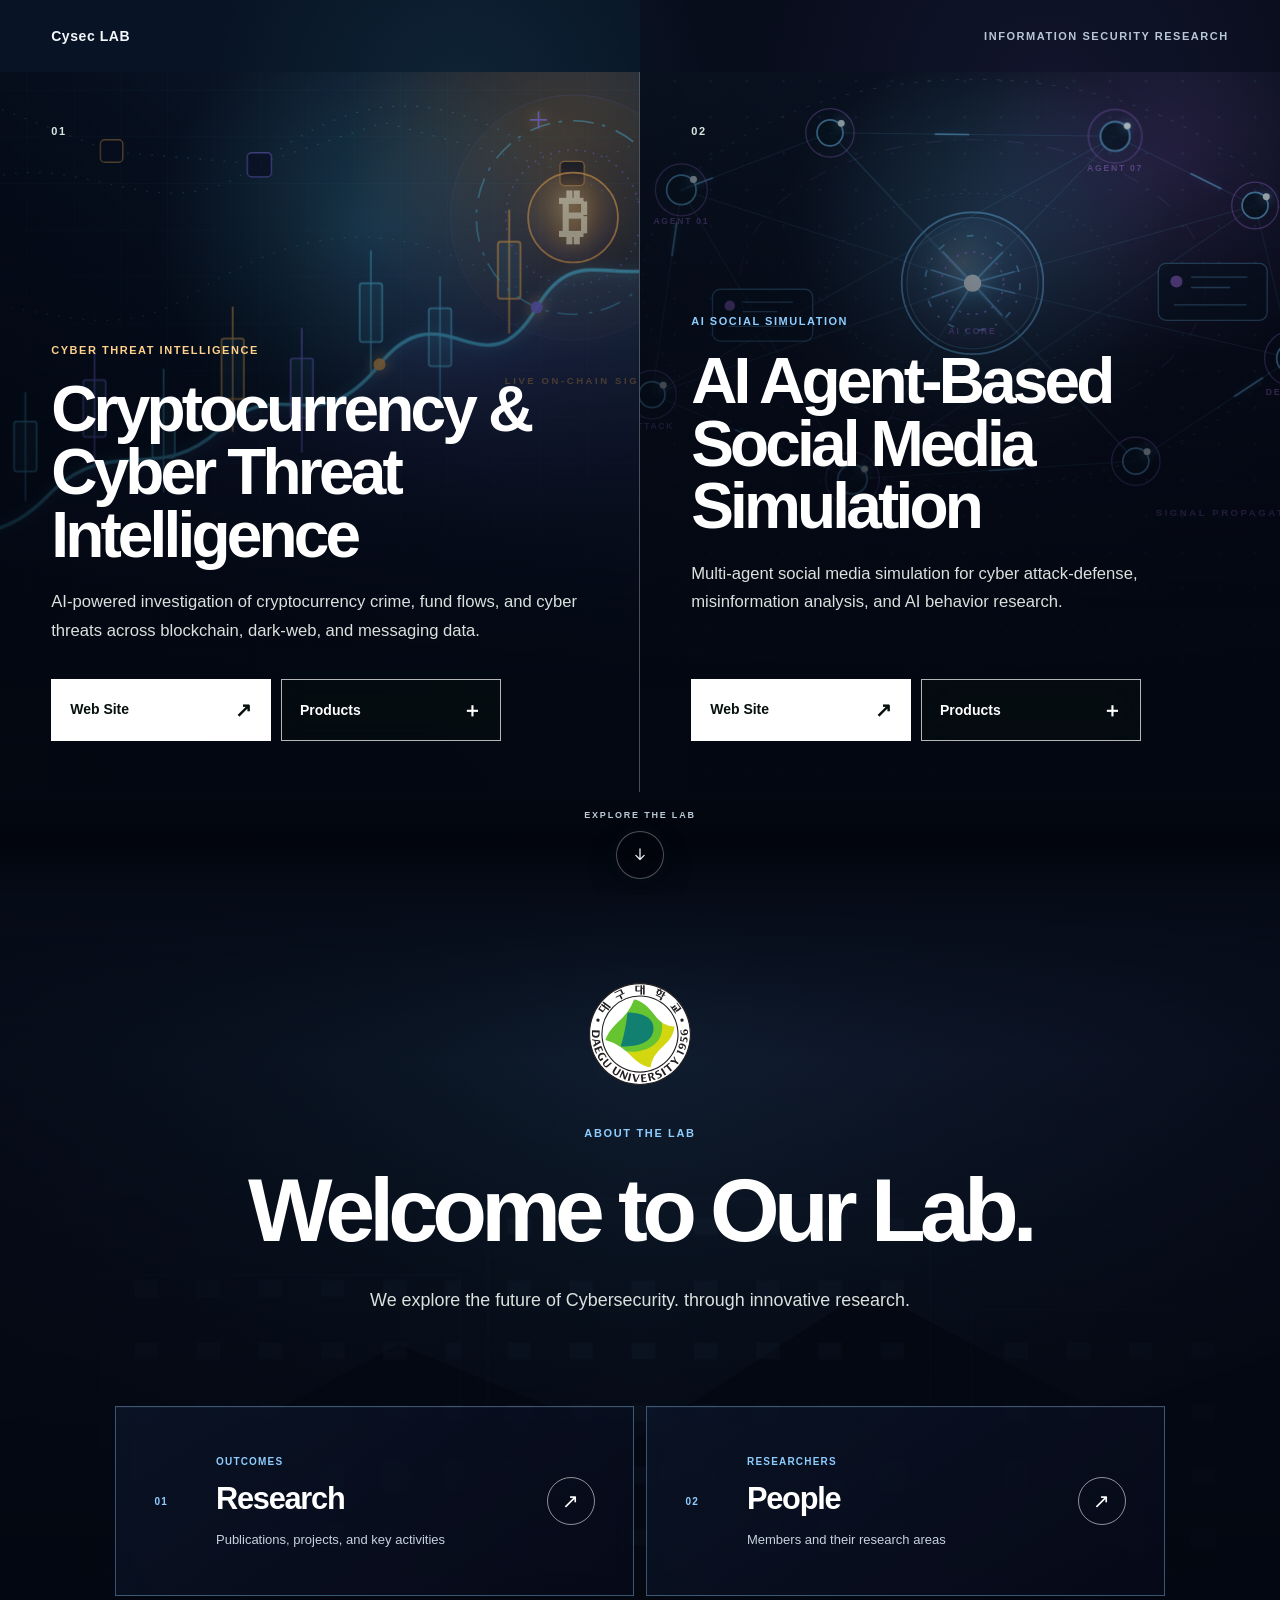
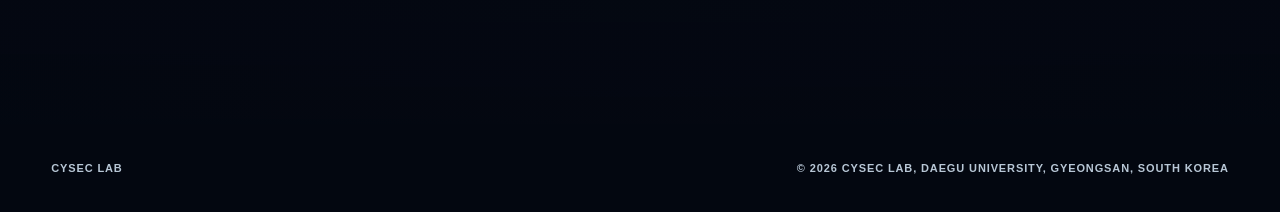
==== index.html @ 5f10f1f8 "상단 그리드 링크 연결" ====
<!doctype html>
<html lang="en">
  <head>
    <meta charset="utf-8" />
    <meta name="viewport" content="width=device-width, initial-scale=1" />
    <meta
      name="description"
      content="Main page showcasing our research areas, products, and lab information."
    />
    <meta name="theme-color" content="#07110f" />

    <title>CySec Lab — Main</title>

    <link rel="icon" href="assets/Daegu_Univ_Logo.svg" type="image/svg+xml" />
    <link rel="stylesheet" href="styles.css" />
  </head>

  <body class="home-page">
    <a class="skip-link" href="#main-content">Skip to main content</a>

    <!-- 상단바 -->
    <header class="site-header">
      <a class="site-label" href="index.html" aria-label="Main page">  
        <span>Cysec LAB</span>
      </a>

      <p>INFORMATION SECURITY RESEARCH</p>
    </header>

    <main id="main-content">
      <h1 class="visually-hidden">Featured research areas and lab information</h1>
      <section class="featured-sites" aria-label="Featured research areas">
        <article
          class="featured-card"
          data-research-visual="crypto"
        >
          <div class="research-visual research-visual--crypto" aria-hidden="true">
            <svg viewBox="0 0 1000 900" preserveAspectRatio="xMidYMid slice">
              <defs>
                <pattern id="crypto-grid" width="54" height="54" patternUnits="userSpaceOnUse">
                  <path d="M54 0H0V54" fill="none" stroke="currentColor" opacity=".12" />
                </pattern>
                <linearGradient id="crypto-area" x1="0" y1="0" x2="0" y2="1">
                  <stop stop-color="#5ad7ff" stop-opacity=".3" />
                  <stop offset=".58" stop-color="#8b7cff" stop-opacity=".14" />
                  <stop offset="1" stop-color="#8b7cff" stop-opacity="0" />
                </linearGradient>
                <radialGradient id="crypto-coin" cx="45%" cy="38%" r="65%">
                  <stop stop-color="#fff4cf" stop-opacity=".34" />
                  <stop offset=".5" stop-color="#ffb85c" stop-opacity=".16" />
                  <stop offset="1" stop-color="#a86cff" stop-opacity=".03" />
                </radialGradient>
              </defs>

              <g class="visual-depth visual-depth--far">
                <rect width="1000" height="900" fill="url(#crypto-grid)" />
                <g class="crypto-ledger-lines">
                  <path d="M70 180C205 92 302 234 430 140S650 52 792 150 930 86 1015 20" />
                  <path d="M-20 330C135 250 220 375 355 290S590 205 720 278 890 220 1030 128" />
                  <path d="M120 72 260 126 430 140 575 92 792 150 915 94" />
                </g>
                <g class="crypto-blocks">
                  <rect x="56" y="164" width="28" height="28" rx="5" />
                  <rect x="247" y="112" width="26" height="26" rx="5" />
                  <rect x="417" y="127" width="28" height="28" rx="5" />
                  <rect x="779" y="137" width="28" height="28" rx="5" />
                  <rect x="902" y="81" width="26" height="26" rx="5" />
                </g>
              </g>

              <g class="visual-depth visual-depth--mid">
                <path
                  class="crypto-chart__area"
                  d="M-45 560C55 545 110 602 185 525S312 515 385 447 495 465 570 372 690 412 752 306 866 344 1040 176V680H-45Z"
                  fill="url(#crypto-area)"
                />
                <path
                  class="crypto-chart__line"
                  pathLength="100"
                  d="M-45 560C55 545 110 602 185 525S312 515 385 447 495 465 570 372 690 412 752 306 866 344 1040 176"
                />
                <path
                  class="crypto-chart__runner"
                  pathLength="100"
                  d="M-45 560C55 545 110 602 185 525S312 515 385 447 495 465 570 372 690 412 752 306 866 344 1040 176"
                />
                <g class="crypto-candles">
                  <g style="--delay: -1.1s"><line x1="160" y1="404" x2="160" y2="530" /><rect x="147" y="438" width="26" height="58" rx="3" /></g>
                  <g style="--delay: -2.8s"><line x1="240" y1="355" x2="240" y2="490" /><rect x="227" y="390" width="26" height="66" rx="3" /></g>
                  <g style="--delay: -.5s"><line x1="320" y1="377" x2="320" y2="520" /><rect x="307" y="412" width="26" height="68" rx="3" /></g>
                  <g style="--delay: -2.1s"><line x1="400" y1="305" x2="400" y2="450" /><rect x="387" y="342" width="26" height="70" rx="3" /></g>
                  <g style="--delay: -3.4s"><line x1="480" y1="330" x2="480" y2="474" /><rect x="467" y="365" width="26" height="69" rx="3" /></g>
                  <g style="--delay: -1.7s"><line x1="560" y1="240" x2="560" y2="386" /><rect x="547" y="278" width="26" height="68" rx="3" /></g>
                  <g style="--delay: -3s"><line x1="640" y1="270" x2="640" y2="414" /><rect x="627" y="307" width="26" height="67" rx="3" /></g>
                  <g style="--delay: -.9s"><line x1="720" y1="193" x2="720" y2="336" /><rect x="707" y="230" width="26" height="66" rx="3" /></g>
                </g>
              </g>

              <g class="visual-depth visual-depth--near">
                <g class="crypto-coin-rings">
                  <circle class="crypto-coin__aura" cx="794" cy="202" r="142" />
                  <circle class="crypto-coin__orbit crypto-coin__orbit--outer" cx="794" cy="202" r="112" />
                  <circle class="crypto-coin__orbit crypto-coin__orbit--inner" cx="794" cy="202" r="78" />
                  <circle class="crypto-coin__face" cx="794" cy="202" r="52" fill="url(#crypto-coin)" />
                </g>
                <text class="crypto-coin__symbol" x="794" y="225" text-anchor="middle">₿</text>
                <g class="crypto-sparks">
                  <path d="M930 225v30M915 240h30" />
                  <path d="M754 80v18M745 89h18" />
                  <circle cx="570" cy="372" r="6" />
                  <circle cx="752" cy="306" r="6" />
                </g>
                <g class="visual-meta">
                  <text x="715" y="395">LIVE ON-CHAIN SIGNAL</text>
                </g>
              </g>
            </svg>
          </div>
          <span class="featured-card__shade" aria-hidden="true"></span>

          <span class="featured-card__number">01</span>
          <div class="featured-card__content">
            <span class="featured-card__category">CYBER THREAT INTELLIGENCE</span>
            <strong>Cryptocurrency &amp; Cyber Threat Intelligence</strong>
            <span class="featured-card__description">
              AI-powered investigation of cryptocurrency crime, fund flows, and
              cyber threats across blockchain, dark-web, and messaging data.
            </span>
            <span class="featured-card__actions">
              <!-- 웹사이트 주소 -->
              <a class="featured-card__action" href="https://racwoo.com/">
                Web Site
                <span aria-hidden="true">↗</span>
              </a>
              <button
                class="featured-card__action featured-card__action--product"
                type="button"
                data-product-modal="hyun-woo"
              >
                Products
                <span aria-hidden="true">＋</span>
              </button>
            </span>
          </div>
        </article>

        <article
          class="featured-card"
          data-research-visual="agents"
        >
          <div class="research-visual research-visual--agents" aria-hidden="true">
            <svg viewBox="0 0 1000 900" preserveAspectRatio="xMidYMid slice">
              <defs>
                <pattern id="agent-dots" width="42" height="42" patternUnits="userSpaceOnUse">
                  <circle cx="2" cy="2" r="1.7" fill="currentColor" opacity=".14" />
                </pattern>
                <radialGradient id="agent-core" cx="42%" cy="35%" r="68%">
                  <stop stop-color="#e7f7ff" stop-opacity=".3" />
                  <stop offset=".46" stop-color="#78c8ff" stop-opacity=".13" />
                  <stop offset="1" stop-color="#b57dff" stop-opacity=".03" />
                </radialGradient>
              </defs>

              <g class="visual-depth visual-depth--far">
                <rect width="1000" height="900" fill="url(#agent-dots)" />
                <g class="agent-orbits">
                  <ellipse cx="515" cy="278" rx="382" ry="236" />
                  <ellipse cx="515" cy="278" rx="270" ry="166" />
                  <ellipse cx="515" cy="278" rx="170" ry="104" />
                </g>
              </g>

              <g class="visual-depth visual-depth--mid">
                <g class="agent-edges agent-edges--base">
                  <path d="M515 278 178 170M515 278 350 104M515 278 680 108M515 278 842 188M515 278 885 365M515 278 704 484M515 278 376 505M515 278 144 407" />
                  <path d="M178 170 350 104 680 108 842 188 885 365 704 484 376 505 144 407Z" />
                  <path d="M178 170 376 505M350 104 704 484M680 108 144 407M842 188 376 505" />
                </g>
                <g class="agent-edges agent-edges--flow">
                  <path pathLength="100" d="M515 278 178 170M515 278 350 104M515 278 680 108M515 278 842 188M515 278 885 365M515 278 704 484M515 278 376 505M515 278 144 407" />
                  <path pathLength="100" d="M178 170 350 104 680 108 842 188 885 365 704 484 376 505 144 407Z" />
                </g>
              </g>

              <g class="visual-depth visual-depth--near">
                <g class="agent-wave-field">
                  <circle cx="515" cy="278" r="82" />
                  <circle cx="515" cy="278" r="82" style="--delay: -2.2s" />
                </g>
                <g class="agent-core">
                  <circle class="agent-core__aura" cx="515" cy="278" r="76" fill="url(#agent-core)" />
                  <circle class="agent-core__orbit" cx="515" cy="278" r="55" />
                  <circle class="agent-core__ring" cx="515" cy="278" r="36" />
                  <circle class="agent-core__dot" cx="515" cy="278" r="10" />
                  <text x="515" y="337" text-anchor="middle">AI CORE</text>
                </g>
                <g class="agent-nodes">
                  <g class="agent-node" style="--delay: -.4s"><circle class="agent-node__halo" cx="178" cy="170" r="30" /><circle cx="178" cy="170" r="17" /><circle class="agent-node__status" cx="192" cy="158" r="4" /><text x="178" y="210" text-anchor="middle">AGENT 01</text></g>
                  <g class="agent-node" style="--delay: -2.3s"><circle class="agent-node__halo" cx="350" cy="104" r="28" /><circle cx="350" cy="104" r="15" /><circle class="agent-node__status" cx="363" cy="93" r="4" /></g>
                  <g class="agent-node" style="--delay: -1.1s"><circle class="agent-node__halo" cx="680" cy="108" r="31" /><circle cx="680" cy="108" r="17" /><circle class="agent-node__status" cx="694" cy="96" r="4" /><text x="680" y="148" text-anchor="middle">AGENT 07</text></g>
                  <g class="agent-node" style="--delay: -3.1s"><circle class="agent-node__halo" cx="842" cy="188" r="27" /><circle cx="842" cy="188" r="15" /><circle class="agent-node__status" cx="855" cy="178" r="4" /></g>
                  <g class="agent-node" style="--delay: -1.8s"><circle class="agent-node__halo" cx="885" cy="365" r="32" /><circle cx="885" cy="365" r="18" /><circle class="agent-node__status" cx="900" cy="353" r="4" /><text x="885" y="407" text-anchor="middle">DEFENSE</text></g>
                  <g class="agent-node" style="--delay: -.8s"><circle class="agent-node__halo" cx="704" cy="484" r="28" /><circle cx="704" cy="484" r="15" /><circle class="agent-node__status" cx="717" cy="473" r="4" /></g>
                  <g class="agent-node" style="--delay: -2.7s"><circle class="agent-node__halo" cx="376" cy="505" r="31" /><circle cx="376" cy="505" r="17" /><circle class="agent-node__status" cx="390" cy="493" r="4" /></g>
                  <g class="agent-node" style="--delay: -1.5s"><circle class="agent-node__halo" cx="144" cy="407" r="28" /><circle cx="144" cy="407" r="15" /><circle class="agent-node__status" cx="157" cy="396" r="4" /><text x="144" y="447" text-anchor="middle">ATTACK</text></g>
                </g>
                <g class="agent-post agent-post--one">
                  <rect x="730" y="255" width="126" height="66" rx="9" />
                  <circle cx="751" cy="276" r="7" />
                  <path d="M768 271h65M768 283h45M748 303h84" />
                </g>
                <g class="agent-post agent-post--two">
                  <rect x="214" y="285" width="116" height="60" rx="9" />
                  <circle cx="234" cy="304" r="6" />
                  <path d="M249 300h58M249 311h40M232 328h75" />
                </g>
                <g class="visual-meta">
                  <text x="727" y="548">SIGNAL PROPAGATION</text>
                </g>
              </g>
            </svg>
          </div>
          <span class="featured-card__shade" aria-hidden="true"></span>

          <span class="featured-card__number">02</span>
          <div class="featured-card__content">
            <span class="featured-card__category">AI SOCIAL SIMULATION</span>
            <strong>AI Agent-Based Social Media Simulation</strong>
            <span class="featured-card__description">
              Multi-agent social media simulation for cyber attack-defense,
              misinformation analysis, and AI behavior research.
            </span>
            <span class="featured-card__actions">
              <!-- 웹사이트 2 주소 -->
              <a class="featured-card__action" href="https://numguri.com/">
                Web Site
                <span aria-hidden="true">↗</span>
              </a>
              <button
                class="featured-card__action featured-card__action--product"
                type="button"
                data-product-modal="ji-young"
              >
                Products
                <span aria-hidden="true">＋</span>
              </button>
            </span>
          </div>
        </article>
      </section>

      <!-- ==========================================================
        PRODUCT MODAL / 제품 소개

        제품명과 설명은 아래 product-item 안의 문구를 교체하세요.
        영상 파일은 assets/videos 폴더에 넣고 source의 src와 이름을 맞추세요.
        카테고리를 추가하려면 product-category(details) 묶음을 복사하면 됩니다.
      =========================================================== -->
      <dialog
        class="product-modal"
        data-product-dialog
        data-theme="crypto"
        aria-labelledby="product-modal-title"
        aria-describedby="product-modal-description"
      >
        <div class="product-modal__shell">
          <header class="product-modal__header">
            <div class="product-modal__visual" aria-hidden="true">
              <span class="product-modal__visual-grid"></span>
              <span class="product-modal__visual-orbit"></span>
              <span class="product-modal__visual-core"></span>
              <span class="product-modal__visual-signal"></span>
            </div>
            <div class="product-modal__header-copy">
              <div class="product-modal__meta">
                <p class="product-modal__eyebrow" data-product-modal-eyebrow>
                  DIGITAL ASSET INTELLIGENCE
                </p>
                <span class="product-modal__count" data-product-modal-count>02 PRODUCTS</span>
              </div>
              <h2 id="product-modal-title" data-product-modal-title>Products</h2>
              <p class="product-modal__lead" id="product-modal-description">
                Explore each platform through its core capabilities, system overview,
                and working demonstration.
              </p>
              <div class="product-modal__stats" aria-label="Product suite summary">
                <span>
                  <strong data-product-modal-focus></strong>
                </span>
              </div>
            </div>
            <button class="product-modal__close" type="button" data-product-close aria-label="Close products">
              <span aria-hidden="true">×</span>
            </button>
          </header>

          <div class="product-modal__body">
            <!-- 가상자산 및 사이버 위협 인텔리전스 제품 목록 -->
            <section class="product-set" data-product-set="hyun-woo" data-product-theme="crypto" aria-label="Cryptocurrency and cyber threat intelligence product list">
              <details class="product-category" open>
                <summary id="crypto-product-01-title">
                  <span class="product-category__heading">
                    <span>Integrated Cryptocurrency and Cyber Threat Intelligence Platform</span>
                  </span>
                  <span class="product-category__toggle" aria-hidden="true">＋</span>
                </summary>
                <div class="product-category__content">
                  <article class="product-item" aria-labelledby="crypto-product-01-title">
                    <div class="product-item__copy">
                      <ul class="product-item__tags" aria-label="Key capabilities">
                        <li>On-chain Intelligence</li>
                        <li>Knowledge Graph</li>
                        <li>Digital Forensics</li>
                      </ul>
                      <p>
                        This platform integrates and analyzes data scattered across the dark web, encrypted messaging services, social media, and blockchain networks to uncover connections between cryptocurrency-related crime and cyber threats. Users can monitor dark web crawling activity and search collected URLs, cryptocurrency addresses, email addresses, and messaging accounts. The platform also provides real-time visibility into data collection across channels such as Telegram, Session, and SafeW.

It traces transaction relationships and potential cross-chain links involving major cryptocurrencies, including Bitcoin and TRON. Using on-chain intelligence, the platform visualizes fund flows and connections among criminal organizations, exchanges, and wallet addresses. Data from the dark web, messaging services, social media, and blockchain networks is consolidated into a unified knowledge graph, while large language models (LLMs) identify key entities and analyze significant relationships within each case.

The platform can also collect wallet addresses, transaction records, relevant applications, and other cryptocurrency-related artifacts from seized or otherwise acquired cold wallets, computers, and digital devices. These findings can then be correlated with on-chain analysis results. When a case is registered through the agent console, the platform automatically performs the associated data collection, tracing, and analysis workflows, reducing the time and repetitive work required for investigations.

The platform can be used for cryptocurrency crime investigations, anti-money laundering and fund tracing, digital forensics, cyber threat intelligence, and the analysis of connections between criminal organizations.

                      </p>
                    </div>
                    <div class="product-video">
                      <video controls preload="none" playsinline poster="assets/placeholders/product-demo-crypto.svg" aria-label="Cryptocurrency and cyber threat intelligence platform demo video">
                        <source src="assets/videos/hyunwoo_video2.mp4" type="video/mp4" />
                        Your browser does not support video playback.
                      </video>
                      <p class="product-video__caption">
                        <span>PRODUCT DEMO</span>
                        <span class="product-video__status"><i aria-hidden="true"></i> VIDEO</span>
                      </p>
                    </div>
                  </article>
                </div>
              </details>

              <details class="product-category">
                <summary id="crypto-product-02-title">
                  <span class="product-category__heading">
                    <span>MCP- and AI Agent–Powered Platform for Automated Cryptocurrency Threat Analysis</span>
                  </span>
                  <span class="product-category__toggle" aria-hidden="true">＋</span>
                </summary>
                <div class="product-category__content">
                  <article class="product-item" aria-labelledby="crypto-product-02-title">
                    <div class="product-item__copy">
                      <ul class="product-item__tags" aria-label="Key capabilities">
                        <li>MCP Orchestration</li>
                        <li>Cross-chain Tracing</li>
                        <li>LLM Analysis</li>
                      </ul>
                      <p>
                        This AI-powered threat analysis platform connects dark web crawlers, encrypted messaging services, cryptocurrency tracing engines, on-chain intelligence, and knowledge graph analytics through MCP-based modules. Users can monitor data collected from the dark web and channels such as Telegram, Session, and SafeW, while accessing consolidated information on suspicious accounts and cryptocurrency addresses.

The cryptocurrency tracing module tracks transaction flows and connections between addresses across major blockchains, including Bitcoin and TRON. It also visualizes clusters of high-risk addresses and indicators of cross-chain asset movements. The module analyzes fund-obfuscation patterns such as Split, Peel, and Merge, in which funds are distributed across multiple addresses or later recombined, to identify potential money laundering activity and indirect transaction routes. Using on-chain intelligence, users can access label data associated with threat groups such as the Lazarus Group, along with information on related wallets and exchanges. An LLM then identifies the most relevant indicators and relationships for each case.

Data collected from the dark web, encrypted messaging services, social media, and blockchain networks is integrated into a unified knowledge graph. Users can ask the LLM to analyze key nodes and their relationships, while the agent console automatically handles case-specific data collection, asset tracing, relationship analysis, and result organization.

The platform can be used for cryptocurrency crime investigations, cyber threat intelligence, fund-flow tracing, criminal network analysis, and digital asset risk monitoring.

                      </p>
                    </div>
                    <div class="product-video">
                      <video controls preload="none" playsinline poster="assets/placeholders/product-demo-crypto.svg" aria-label="MCP and AI agent threat analysis platform demo video">
                        <source src="assets/videos/hyunwoo_video1.mp4" type="video/mp4" />
                        Your browser does not support video playback.
                      </video>
                      <p class="product-video__caption">
                        <span>PRODUCT DEMO</span>
                        <span class="product-video__status"><i aria-hidden="true"></i> VIDEO</span>
                      </p>
                    </div>
                  </article>
                </div>
              </details>
            </section>

            <!-- AI 에이전트 기반 소셜미디어 시뮬레이션 제품 목록 -->
            <section class="product-set" data-product-set="ji-young" data-product-theme="agents" aria-label="AI agent-based social media simulation product list" hidden>
              <details class="product-category" open>
                <summary id="agents-product-01-title">
                  <span class="product-category__heading">
                    <span>XRange: An AI Agent-Based Social Media Attack–Defense Simulation Platform</span>
                  </span>
                  <span class="product-category__toggle" aria-hidden="true">＋</span>
                </summary>
                <div class="product-category__content">
                  <article class="product-item" aria-labelledby="agents-product-01-title">
                    <div class="product-item__copy">
                      <ul class="product-item__tags" aria-label="Key capabilities">
                        <li>Attack–Defense</li>
                        <li>Real-time Agents</li>
                        <li>Content Moderation</li>
                      </ul>
                      <p>
                        XRange is a social media simulation platform that recreates user and AI agent activity, content spread, and interactions in a realistic SNS environment. It supports posting, quoting, reposting, likes, follows, search, and profiles — letting you watch AI criminal and investigator agents generate content and react in real time.

The admin console manages account and agent status with unified access to posts, media, and behavior logs. Suspensions and reinstatements, post moderation, admin action records, and attack–defense round progress are all tracked, keeping large multi-agent experiments running stably.

Useful for cybercrime response training, misinformation and opinion-spread analysis, AI agent behavior validation, and social media threat scenario research.
                      </p>
                    </div>
                    <div class="product-video">
                      <video controls preload="none" playsinline poster="assets/placeholders/product-demo-agents.svg" aria-label="XRange simulation platform demo video">
                        <source src="assets/videos/jiyoung_video1.mp4" type="video/mp4" />
                        Your browser does not support video playback.
                      </video>
                      <p class="product-video__caption">
                        <span>PRODUCT DEMO</span>
                        <span class="product-video__status"><i aria-hidden="true"></i> VIDEO</span>
                      </p>
                    </div>
                  </article>
                </div>
              </details>

              <details class="product-category">
                <summary id="agents-product-02-title">
                  <span class="product-category__heading">
                    <span>XRange Unified Account &amp; Agent Management System</span>
                  </span>
                  <span class="product-category__toggle" aria-hidden="true">＋</span>
                </summary>
                <div class="product-category__content">
                  <article class="product-item" aria-labelledby="agents-product-02-title">
                    <div class="product-item__copy">
                      <ul class="product-item__tags" aria-label="Key capabilities">
                        <li>Account Operations</li>
                        <li>Audit Logs</li>
                        <li>Bulk Control</li>
                      </ul>
                      <p>
                        An administrator system for centrally managing the many platform accounts and AI agents running in a social media simulation environment. You can review each account's linked agent, visibility scope, post and follower counts, and operational status, then suspend, reinstate, or delete accounts individually or in bulk.

Agent roles, personalities, creation dates, and running states are all visible on a single screen, and agents no longer in use once an experiment ends can be selected and deleted in batches. Before deletion, the system explains the scope of impact, warns that the action is irreversible, and records the reason for each action — preventing operational mistakes and keeping a clear audit trail.

Useful for running large-scale AI agent experiments, managing virtual accounts, organizing research data, and providing administrative control over social media simulation environments.
                      </p>
                    </div>
                    <div class="product-video">
                      <video controls preload="none" playsinline poster="assets/placeholders/product-demo-agents.svg" aria-label="Account and agent management system demo video">
                        <source src="assets/videos/jiyoung_video2.mp4" type="video/mp4" />
                        Your browser does not support video playback.
                      </video>
                      <p class="product-video__caption">
                        <span>PRODUCT DEMO</span>
                        <span class="product-video__status"><i aria-hidden="true"></i> VIDEO</span>
                      </p>
                    </div>
                  </article>
                </div>
              </details>
              <details class="product-category">
                <summary id="agents-product-03-title">
                  <span class="product-category__heading">
                    <span>Multi-Persona AI Social Behavior Simulation System</span>
                  </span>
                  <span class="product-category__toggle" aria-hidden="true">＋</span>
                </summary>
                <div class="product-category__content">
                  <article class="product-item" aria-labelledby="agents-product-03-title">
                    <div class="product-item__copy">
                      <ul class="product-item__tags" aria-label="Key capabilities">
                        <li>Persona Engine</li>
                        <li>Behavior Simulation</li>
                        <li>Experiment Analytics</li>
                      </ul>
                      <p>
                        A simulation system for creating AI agents with different ages, occupations, interests, personalities, and social media habits, then testing how they behave in a virtual social media environment. Personas can be configured manually or generated at random, with control over tone of voice, use of profanity, activity level, attitude toward others, behavioral tendencies, and image-posting probability.

After selecting the agents for an experiment, you set the run duration, round interval, image generation, forced login, and activity conditions to launch a multi-agent run. Agents autonomously post, comment, like, quote, repost, and follow, with the results visible directly in the platform feed.

Once an experiment ends, you can review participating accounts, generated posts, content exposure, behavior logs, and each agent's decision output by round. Useful for AI persona behavior validation, content diffusion research, misinformation countermeasure experiments, social media user response analysis, and cyber attack–defense scenario evaluation.
                      </p>
                    </div>
                    <div class="product-video">
                      <video controls preload="none" playsinline poster="assets/placeholders/product-demo-agents.svg" aria-label="Multi-persona AI simulation system demo video">
                        <source src="assets/videos/jiyoung_video3.mp4" type="video/mp4" />
                        Your browser does not support video playback.
                      </video>
                      <p class="product-video__caption">
                        <span>PRODUCT DEMO</span>
                        <span class="product-video__status"><i aria-hidden="true"></i> VIDEO</span>
                      </p>
                    </div>
                  </article>
                </div>
              </details>
            </section>
          </div>
        </div>
      </dialog>

      <section class="lab-intro" aria-labelledby="lab-intro-title">
        <img class="daegu_logo" src="assets/Daegu_Univ_Logo.svg">
        <img
          class="lab-intro__image"
          src="assets/placeholders/campus.svg"
          alt=""
          style="--image-position: center"
        />
        <span class="lab-intro__shade" aria-hidden="true"></span>

        <div class="lab-intro__inner">
          <p class="lab-intro__eyebrow">ABOUT THE LAB</p>
          <h2 id="lab-intro-title">
            Welcome to Our Lab.
          </h2>
          <p class="lab-intro__description">
            We explore the future of Cybersecurity. through innovative research.
          </p>

          <nav class="lab-links" aria-label="Lab detail pages">
            <a class="lab-link" href="https://sites.google.com/view/jykdu">
              <span class="lab-link__index">01</span>
              <span>
                <small>OUTCOMES</small>
                <strong>Research</strong>
                <span>Publications, projects, and key activities</span>
              </span>
              <span class="lab-link__arrow" aria-hidden="true">↗</span>
            </a>

            <a class="lab-link" href="https://ce.daegu.ac.kr/professor/list">
              <span class="lab-link__index">02</span>
              <span>
                <small>RESEARCHERS</small>
                <strong>People</strong>
                <span>Members and their research areas</span>
              </span>
              <span class="lab-link__arrow" aria-hidden="true">↗</span>
            </a>
          </nav>
        </div>
      </section>
    </main>

    <!-- 필요하지 않으면 아래 footer 전체를 삭제해도 됩니다. -->
    <footer class="site-footer">
      <p>Cysec Lab</p>
      <p>© <span data-year>2026</span> CySec Lab, Daegu University, Gyeongsan, South Korea</p>
    </footer>

    <script src="script.js" defer></script>
  </body>
</html>
---- styles.css ----
/*
 * 스타일 진입점
 * 실제 규칙은 기능별 파일에서 관리합니다.
 */
@import url("./styles/base.css?v=20260813-18");
@import url("./styles/layout.css?v=20260813-18");
@import url("./styles/featured.css?v=20260813-18");
@import url("./styles/product-modal.css?v=20260813-18");
@import url("./styles/lab-intro.css?v=20260813-18");
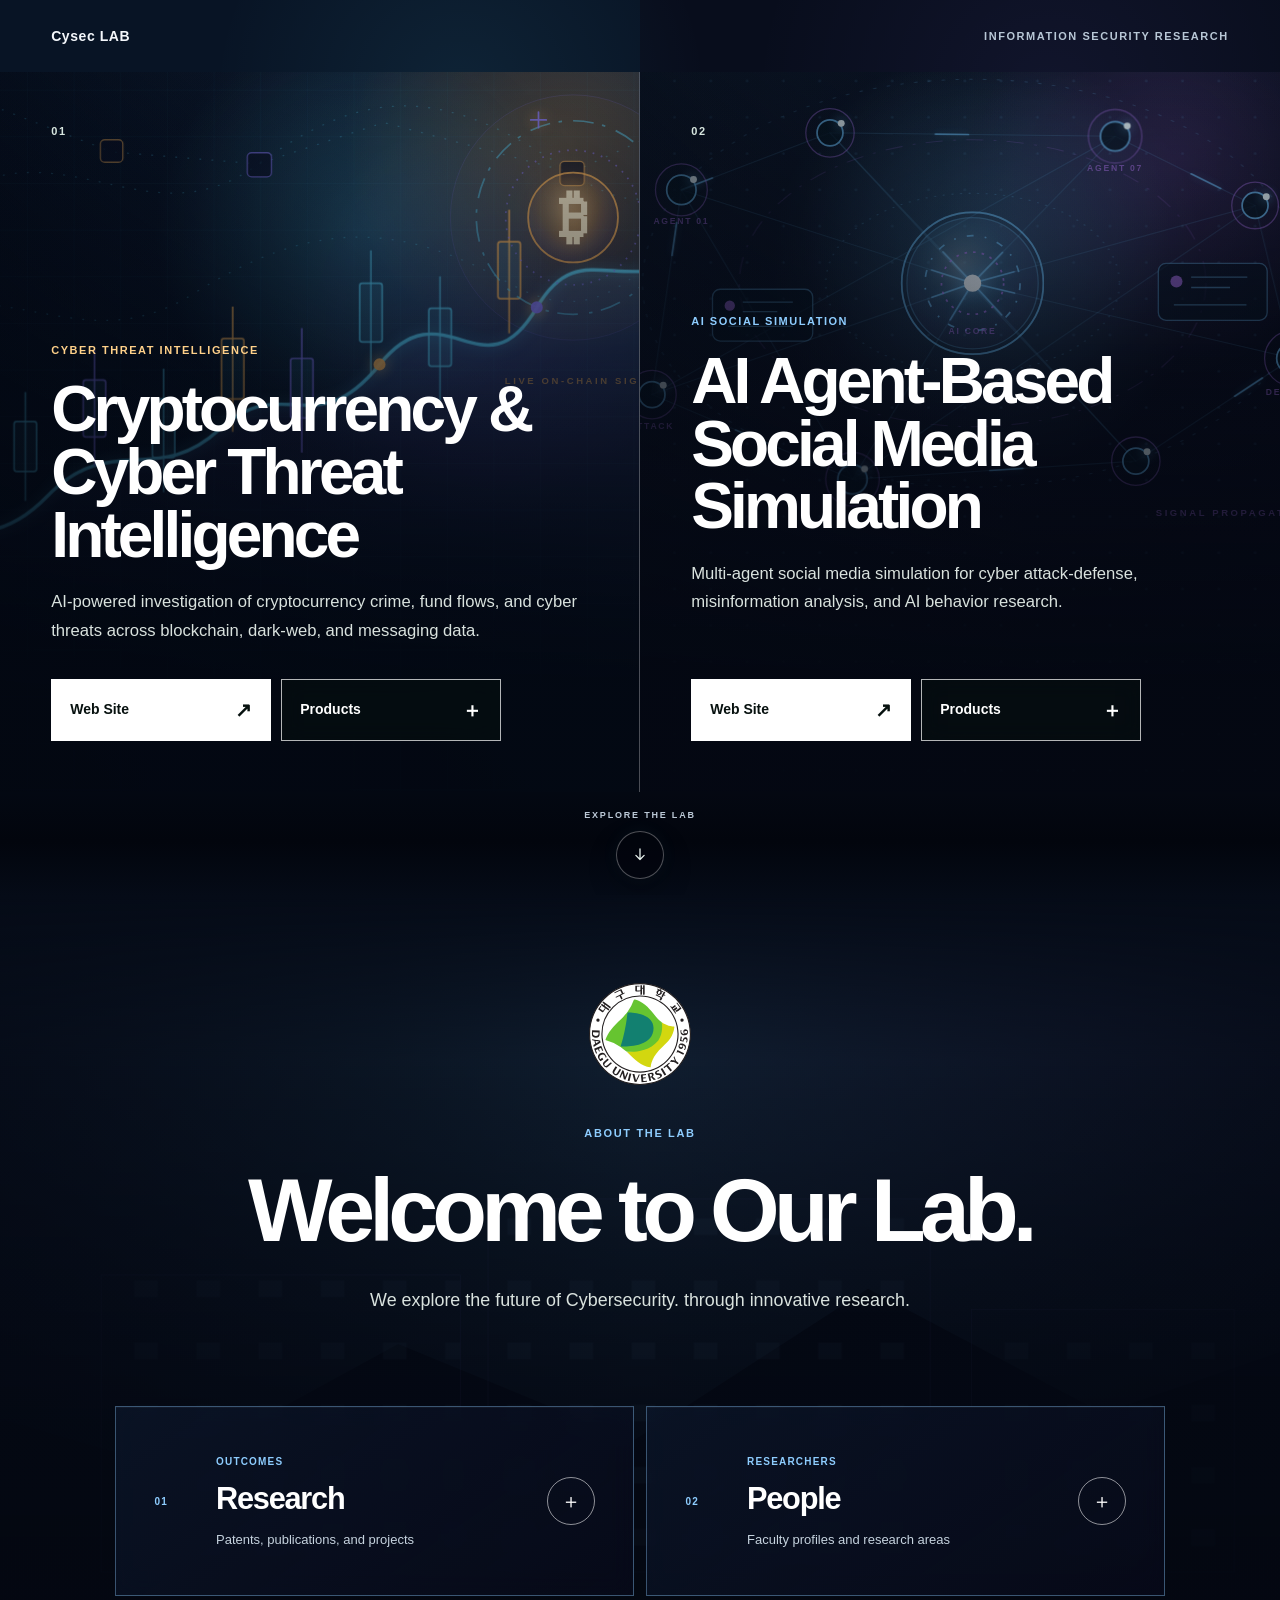
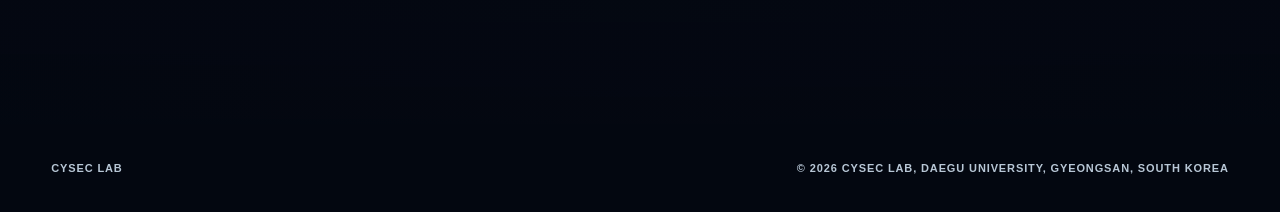
==== commit e023a320: "수정" ====
--- a/index.html
+++ b/index.html
@@ -12,7 +12,7 @@
     <title>CySec Lab — Main</title>
 
     <link rel="icon" href="assets/Daegu_Univ_Logo.svg" type="image/svg+xml" />
-    <link rel="stylesheet" href="styles.css" />
+    <link rel="stylesheet" href="styles.css?v=20260814-2" />
   </head>
 
   <body class="home-page">
@@ -494,6 +494,183 @@
         </div>
       </dialog>
 
+      <!--
+        RESEARCH MODAL / 연구 실적
+        아래 research-category 카드 세 개는 서로 독립적입니다.
+        노출 순서를 정한 뒤 article 블록의 위치만 바꾸면 됩니다.
+      -->
+      <dialog
+        class="product-modal research-modal"
+        id="research-dialog"
+        data-research-dialog
+        data-theme="research"
+        aria-labelledby="research-modal-title"
+        aria-describedby="research-modal-description"
+      >
+        <div class="product-modal__shell">
+          <header class="product-modal__header">
+            <div class="product-modal__visual" aria-hidden="true">
+              <span class="product-modal__visual-grid"></span>
+              <span class="product-modal__visual-orbit"></span>
+              <span class="product-modal__visual-core"></span>
+              <span class="product-modal__visual-signal"></span>
+            </div>
+
+            <div class="product-modal__header-copy">
+              <div class="product-modal__meta">
+                <p class="product-modal__eyebrow">RESEARCH OUTCOMES</p>
+                <span class="product-modal__count">03 CATEGORIES</span>
+              </div>
+              <h2 id="research-modal-title">Research</h2>
+              <p class="product-modal__lead" id="research-modal-description">
+                Patents, publications, and projects will be organized in this archive.
+              </p>
+            </div>
+
+            <button
+              class="product-modal__close"
+              type="button"
+              data-research-close
+              aria-label="Close research"
+            >
+              ×
+            </button>
+          </header>
+
+          <div class="product-modal__body research-modal__body">
+            <div class="research-modal__intro">
+              <p>RESEARCH CATEGORIES</p>
+              <span>Each category is ready for its research records.</span>
+            </div>
+
+            <section class="research-category-grid" aria-label="Research outcome categories">
+              <!-- 실제 내용을 넣을 때 각 카드의 research-category__slot을 교체하면 됩니다. -->
+              <article class="research-category" data-research-category="patents">
+                <header class="research-category__header">
+                  <p>PATENT PORTFOLIO</p>
+                  <h3>Patents</h3>
+                  <span lang="ko">특허</span>
+                </header>
+                <div class="research-category__slot">
+                  <span class="research-category__slot-icon" aria-hidden="true">＋</span>
+                  <strong>Ready for patent records</strong>
+                  <p>Title · Application or registration number · Status · Year</p>
+                </div>
+              </article>
+
+              <article class="research-category" data-research-category="publications">
+                <header class="research-category__header">
+                  <p>PUBLICATION ARCHIVE</p>
+                  <h3>Publications</h3>
+                  <span lang="ko">논문</span>
+                </header>
+                <div class="research-category__slot">
+                  <span class="research-category__slot-icon" aria-hidden="true">＋</span>
+                  <strong>Ready for publication records</strong>
+                  <p>Paper title · Journal or conference · Authors · Year · Link</p>
+                </div>
+              </article>
+
+              <article class="research-category" data-research-category="projects">
+                <header class="research-category__header">
+                  <p>PROJECT RECORDS</p>
+                  <h3>Projects</h3>
+                  <span lang="ko">프로젝트</span>
+                </header>
+                <div class="research-category__slot">
+                  <span class="research-category__slot-icon" aria-hidden="true">＋</span>
+                  <strong>Ready for project records</strong>
+                  <p>Project title · Period · Institution · Role · Summary</p>
+                </div>
+              </article>
+            </section>
+          </div>
+        </div>
+      </dialog>
+
+      <!--
+        PEOPLE MODAL / 교수진 소개
+        faculty-profile article을 교수진 수만큼 복사해서 사용할 수 있습니다.
+        사진을 넣을 때 faculty-profile__photo 안의 placeholder를 img로 교체하세요.
+      -->
+      <dialog
+        class="product-modal people-modal"
+        id="people-dialog"
+        data-people-dialog
+        data-theme="people"
+        aria-labelledby="people-modal-title"
+        aria-describedby="people-modal-description"
+      >
+        <div class="product-modal__shell">
+          <header class="product-modal__header">
+            <div class="product-modal__visual" aria-hidden="true">
+              <span class="product-modal__visual-grid"></span>
+              <span class="product-modal__visual-orbit"></span>
+              <span class="product-modal__visual-core"></span>
+              <span class="product-modal__visual-signal"></span>
+            </div>
+
+            <div class="product-modal__header-copy">
+              <div class="product-modal__meta">
+                <p class="product-modal__eyebrow">FACULTY DIRECTORY</p>
+                <span class="product-modal__count">FACULTY PROFILES</span>
+              </div>
+              <h2 id="people-modal-title">People</h2>
+              <p class="product-modal__lead" id="people-modal-description">
+                Faculty profiles, introductions, and research interests will be presented here.
+              </p>
+            </div>
+
+            <button
+              class="product-modal__close"
+              type="button"
+              data-people-close
+              aria-label="Close people"
+            >
+              ×
+            </button>
+          </header>
+
+          <div class="product-modal__body people-modal__body">
+            <div class="people-modal__intro">
+              <p>FACULTY PROFILES</p>
+              <span>Portrait and introduction spaces are ready for each faculty member.</span>
+            </div>
+
+            <section class="faculty-grid" aria-label="Faculty profiles">
+              <!-- 교수진을 추가할 때 아래 faculty-profile article 전체를 복사하세요. -->
+              <article class="faculty-profile" aria-labelledby="faculty-slot-1-title">
+                <div class="faculty-profile__photo">
+                  <span class="faculty-profile__photo-mark" aria-hidden="true"></span>
+                  <span aria-hidden="true">PORTRAIT / 4:5</span>
+                </div>
+
+                <div class="faculty-profile__content">
+                  <header class="faculty-profile__header">
+                    <p>FACULTY PROFILE</p>
+                    <h3 id="faculty-slot-1-title">Professor Name</h3>
+                    <span>Position · Department</span>
+                  </header>
+
+                  <div class="faculty-profile__bio">
+                    <small>INTRODUCTION</small>
+                    <p>
+                      Add a short introduction, academic background, major research interests,
+                      and current activities in this space.
+                    </p>
+                  </div>
+
+                  <div class="faculty-profile__fields">
+                    <small>RESEARCH AREAS</small>
+                    <p>Research area · Research area · Research area</p>
+                  </div>
+                </div>
+              </article>
+            </section>
+          </div>
+        </div>
+      </dialog>
+
       <section class="lab-intro" aria-labelledby="lab-intro-title">
         <img class="daegu_logo" src="assets/Daegu_Univ_Logo.svg">
         <img
@@ -513,27 +690,39 @@
             We explore the future of Cybersecurity. through innovative research.
           </p>
 
-          <nav class="lab-links" aria-label="Lab detail pages">
-            <a class="lab-link" href="https://sites.google.com/view/jykdu">
+          <div class="lab-links">
+            <button
+              class="lab-link lab-link--button"
+              type="button"
+              data-research-open
+              aria-haspopup="dialog"
+              aria-controls="research-dialog"
+            >
               <span class="lab-link__index">01</span>
               <span>
                 <small>OUTCOMES</small>
                 <strong>Research</strong>
-                <span>Publications, projects, and key activities</span>
+                <span>Patents, publications, and projects</span>
               </span>
-              <span class="lab-link__arrow" aria-hidden="true">↗</span>
-            </a>
-
-            <a class="lab-link" href="https://ce.daegu.ac.kr/professor/list">
+              <span class="lab-link__arrow" aria-hidden="true">＋</span>
+            </button>
+
+            <button
+              class="lab-link lab-link--button"
+              type="button"
+              data-people-open
+              aria-haspopup="dialog"
+              aria-controls="people-dialog"
+            >
               <span class="lab-link__index">02</span>
               <span>
                 <small>RESEARCHERS</small>
                 <strong>People</strong>
-                <span>Members and their research areas</span>
+                <span>Faculty profiles and research areas</span>
               </span>
-              <span class="lab-link__arrow" aria-hidden="true">↗</span>
-            </a>
-          </nav>
+              <span class="lab-link__arrow" aria-hidden="true">＋</span>
+            </button>
+          </div>
         </div>
       </section>
     </main>
@@ -544,6 +733,6 @@
       <p>© <span data-year>2026</span> CySec Lab, Daegu University, Gyeongsan, South Korea</p>
     </footer>
 
-    <script src="script.js" defer></script>
+    <script src="script.js?v=20260814-2" defer></script>
   </body>
 </html>
--- a/styles.css
+++ b/styles.css
@@ -4,6 +4,8 @@
  */
 @import url("./styles/base.css?v=20260813-18");
 @import url("./styles/layout.css?v=20260813-18");
-@import url("./styles/featured.css?v=20260813-18");
+@import url("./styles/featured.css?v=20260814-2");
 @import url("./styles/product-modal.css?v=20260813-18");
-@import url("./styles/lab-intro.css?v=20260813-18");
+@import url("./styles/research-modal.css?v=20260814-1");
+@import url("./styles/people-modal.css?v=20260814-1");
+@import url("./styles/lab-intro.css?v=20260814-1");
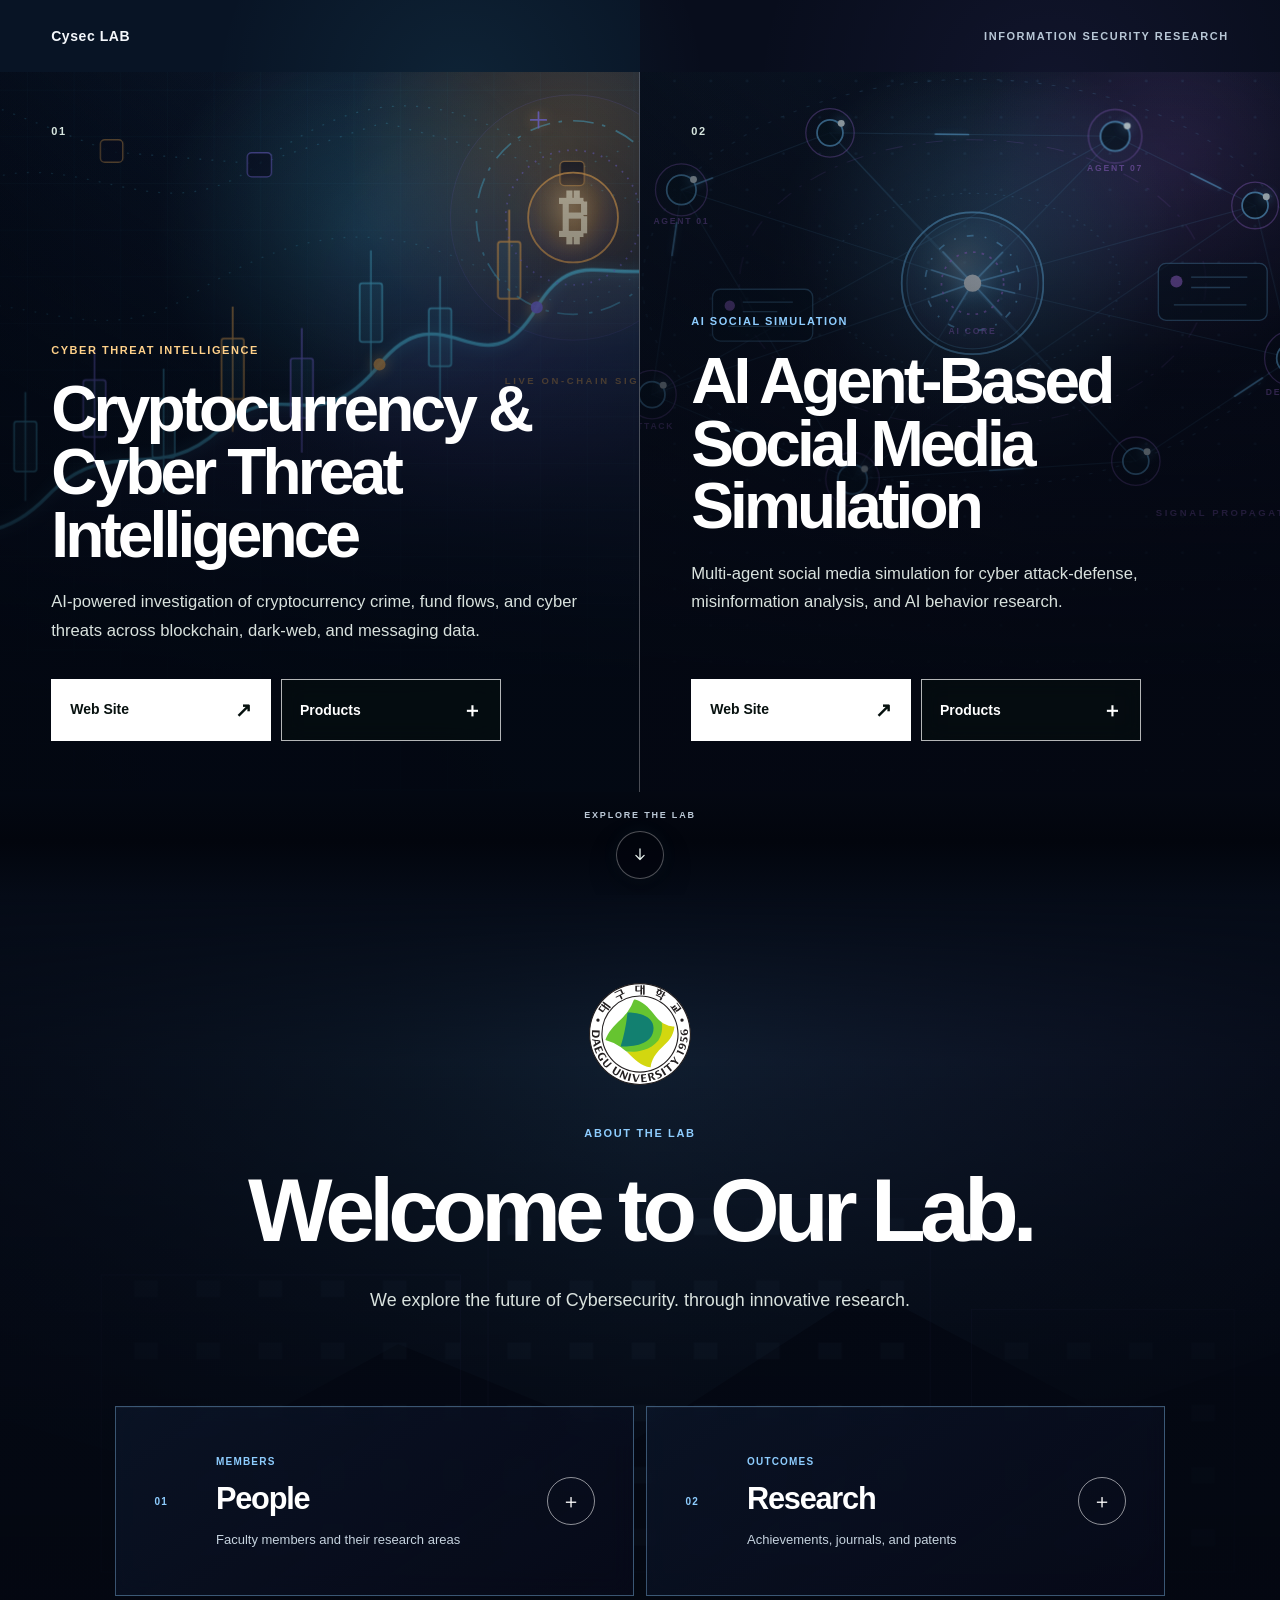
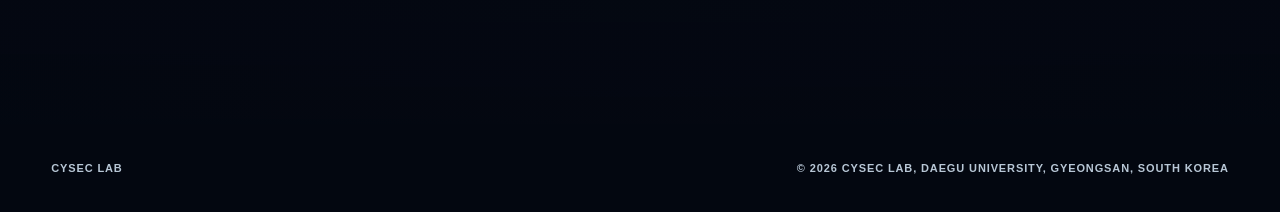
==== commit 73f7eaf3: "영상 크기 설정 및 연구진, 실적 모달 구성" ====
--- a/index.html
+++ b/index.html
@@ -12,7 +12,7 @@
     <title>CySec Lab — Main</title>
 
     <link rel="icon" href="assets/Daegu_Univ_Logo.svg" type="image/svg+xml" />
-    <link rel="stylesheet" href="styles.css?v=20260814-2" />
+    <link rel="stylesheet" href="styles.css?v=20260814-9" />
   </head>
 
   <body class="home-page">
@@ -495,9 +495,11 @@
       </dialog>
 
       <!--
-        RESEARCH MODAL / 연구 실적
-        아래 research-category 카드 세 개는 서로 독립적입니다.
-        노출 순서를 정한 뒤 article 블록의 위치만 바꾸면 됩니다.
+        RESEARCH MODAL / 연구 실적 사용법
+        1. 카테고리는 Achievements → Journals → Patents 순서로 노출됩니다.
+        2. 기록을 추가하려면 해당 research-record-list 안의 research-record article 전체를 복사하세요.
+        3. 사진이 있는 기록에만 research-record__media figure를 추가하세요. 사진이 없으면 figure를 생략하면 됩니다.
+        4. 상세 페이지나 DOI 링크가 필요할 때만 research-record__link를 추가하세요.
       -->
       <dialog
         class="product-modal research-modal"
@@ -523,7 +525,7 @@
               </div>
               <h2 id="research-modal-title">Research</h2>
               <p class="product-modal__lead" id="research-modal-description">
-                Patents, publications, and projects will be organized in this archive.
+                Explore our research achievements, journal publications, and patents.
               </p>
             </div>
 
@@ -539,50 +541,162 @@
 
           <div class="product-modal__body research-modal__body">
             <div class="research-modal__intro">
-              <p>RESEARCH CATEGORIES</p>
-              <span>Each category is ready for its research records.</span>
+              <p>SELECT A CATEGORY</p>
+              <span>Open a category to browse individual records.</span>
             </div>
 
             <section class="research-category-grid" aria-label="Research outcome categories">
-              <!-- 실제 내용을 넣을 때 각 카드의 research-category__slot을 교체하면 됩니다. -->
-              <article class="research-category" data-research-category="patents">
-                <header class="research-category__header">
-                  <p>PATENT PORTFOLIO</p>
-                  <h3>Patents</h3>
-                  <span lang="ko">특허</span>
-                </header>
-                <div class="research-category__slot">
-                  <span class="research-category__slot-icon" aria-hidden="true">＋</span>
-                  <strong>Ready for patent records</strong>
-                  <p>Title · Application or registration number · Status · Year</p>
-                </div>
-              </article>
-
-              <article class="research-category" data-research-category="publications">
-                <header class="research-category__header">
-                  <p>PUBLICATION ARCHIVE</p>
-                  <h3>Publications</h3>
-                  <span lang="ko">논문</span>
-                </header>
-                <div class="research-category__slot">
-                  <span class="research-category__slot-icon" aria-hidden="true">＋</span>
-                  <strong>Ready for publication records</strong>
-                  <p>Paper title · Journal or conference · Authors · Year · Link</p>
-                </div>
-              </article>
-
-              <article class="research-category" data-research-category="projects">
-                <header class="research-category__header">
-                  <p>PROJECT RECORDS</p>
-                  <h3>Projects</h3>
-                  <span lang="ko">프로젝트</span>
-                </header>
-                <div class="research-category__slot">
-                  <span class="research-category__slot-icon" aria-hidden="true">＋</span>
-                  <strong>Ready for project records</strong>
-                  <p>Project title · Period · Institution · Role · Summary</p>
-                </div>
-              </article>
+              <!--
+                선택 이미지 사용 예시:
+                사진이 있는 research-record의 맨 앞에 아래 figure 블록을 추가하세요.
+                사진이 없다면 figure 블록을 넣지 않아도 레이아웃이 자동으로 맞춰집니다.
+
+                <figure class="research-record__media">
+                  <img
+                    src="assets/images/research/example.jpg"
+                    alt="해당 연구 실적 사진에 대한 설명"
+                    loading="lazy"
+                  />
+                  <figcaption>사진 설명 또는 출처</figcaption>
+                </figure>
+
+                선택 링크 사용 예시:
+                <a class="research-record__link" href="상세 페이지 주소" target="_blank" rel="noreferrer">
+                  View details
+                </a>
+              -->
+              <details class="research-category" data-research-category="achievements">
+                <summary class="research-category__summary">
+                  <span class="research-category__number">01</span>
+                  <span class="research-category__heading">
+                    <small>RESEARCH OUTCOMES</small>
+                    <strong id="research-achievements-title" role="heading" aria-level="3">Achievements</strong>
+                    <span>Projects, awards, and major milestones</span>
+                  </span>
+                  <span class="research-category__toggle" aria-hidden="true"></span>
+                </summary>
+
+                <div
+                  class="research-category__content"
+                  role="region"
+                  aria-labelledby="research-achievements-title"
+                >
+                  <div class="research-record-list">
+                    <!-- 아래 article 전체를 복사하면 실적을 여러 개 추가할 수 있습니다. -->
+                    <article class="research-record">
+                      <div class="research-record__copy">
+                        <div class="research-record__meta">
+                          <time datetime="2026">2026</time>
+                          <span>RESEARCH PROJECT</span>
+                        </div>
+                        <h4>Selected Research Achievement</h4>
+                        <p>
+                          Add a concise overview of the work, its contribution, and the resulting
+                          impact or measurable outcome.
+                        </p>
+                        <dl class="research-record__facts">
+                          <div>
+                            <dt>Organization</dt>
+                            <dd>Organization or funding institution</dd>
+                          </div>
+                          <div>
+                            <dt>Role / Outcome</dt>
+                            <dd>Research role and principal outcome</dd>
+                          </div>
+                        </dl>
+                      </div>
+                    </article>
+
+                    <article class="research-record">
+                      <div class="research-record__copy">
+                        <div class="research-record__meta">
+                          <time datetime="2025">2025</time>
+                          <span>AWARD / MILESTONE</span>
+                        </div>
+                        <h4>Additional Research Achievement</h4>
+                        <p>
+                          Duplicate this card for every additional project, award, collaboration,
+                          or research milestone.
+                        </p>
+                      </div>
+                    </article>
+                  </div>
+                </div>
+              </details>
+
+              <details class="research-category" data-research-category="journals">
+                <summary class="research-category__summary">
+                  <span class="research-category__number">02</span>
+                  <span class="research-category__heading">
+                    <small>PUBLICATION ARCHIVE</small>
+                    <strong id="research-journals-title" role="heading" aria-level="3">Journals</strong>
+                    <span>Peer-reviewed journal publications</span>
+                  </span>
+                  <span class="research-category__toggle" aria-hidden="true"></span>
+                </summary>
+
+                <div
+                  class="research-category__content"
+                  role="region"
+                  aria-labelledby="research-journals-title"
+                >
+                  <div class="research-record-list">
+                    <!-- 논문을 추가할 때 아래 article 전체를 복사하세요. -->
+                    <article class="research-record">
+                      <div class="research-record__copy">
+                        <div class="research-record__meta">
+                          <time datetime="2026">2026</time>
+                          <span>JOURNAL NAME · VOL. 00, NO. 0</span>
+                        </div>
+                        <h4>Title of the Journal Article</h4>
+                        <p class="research-record__authors">Author Name, Co-author Name</p>
+                        <p>
+                          Add a short summary of the article, its research question, and its main
+                          contribution.
+                        </p>
+                        <!-- DOI나 논문 페이지가 있으면 이 위치에 research-record__link를 추가하세요. -->
+                      </div>
+                    </article>
+                  </div>
+                </div>
+              </details>
+
+              <details class="research-category" data-research-category="patents">
+                <summary class="research-category__summary">
+                  <span class="research-category__number">03</span>
+                  <span class="research-category__heading">
+                    <small>INTELLECTUAL PROPERTY</small>
+                    <strong id="research-patents-title" role="heading" aria-level="3">Patents</strong>
+                    <span>Patent applications and registrations</span>
+                  </span>
+                  <span class="research-category__toggle" aria-hidden="true"></span>
+                </summary>
+
+                <div
+                  class="research-category__content"
+                  role="region"
+                  aria-labelledby="research-patents-title"
+                >
+                  <div class="research-record-list">
+                    <!-- 특허를 추가할 때 아래 article 전체를 복사하세요. -->
+                    <article class="research-record">
+                      <div class="research-record__copy">
+                        <div class="research-record__meta">
+                          <time datetime="2026">2026</time>
+                          <span>KR 10-0000000 · GRANTED</span>
+                        </div>
+                        <h4>Title of the Patent</h4>
+                        <p class="research-record__authors">Inventor Name, Co-inventor Name</p>
+                        <p>
+                          Add a concise description of the invention, its technical value, and its
+                          current application or registration status.
+                        </p>
+                        <!-- 특허 상세 페이지가 있으면 이 위치에 research-record__link를 추가하세요. -->
+                      </div>
+                    </article>
+                  </div>
+                </div>
+              </details>
             </section>
           </div>
         </div>
@@ -666,6 +780,60 @@
                   </div>
                 </div>
               </article>
+              <article class="faculty-profile" aria-labelledby="faculty-slot-2-title">
+                <div class="faculty-profile__photo">
+                  <span class="faculty-profile__photo-mark" aria-hidden="true"></span>
+                  <span aria-hidden="true">PORTRAIT / 4:5</span>
+                </div>
+
+                <div class="faculty-profile__content">
+                  <header class="faculty-profile__header">
+                    <p>FACULTY PROFILE</p>
+                    <h3 id="faculty-slot-2-title">Professor Name</h3>
+                    <span>Position · Department</span>
+                  </header>
+
+                  <div class="faculty-profile__bio">
+                    <small>INTRODUCTION</small>
+                    <p>
+                      Add a short introduction, academic background, major research interests,
+                      and current activities in this space.
+                    </p>
+                  </div>
+
+                  <div class="faculty-profile__fields">
+                    <small>RESEARCH AREAS</small>
+                    <p>Research area · Research area · Research area</p>
+                  </div>
+                </div>
+              </article>
+              <article class="faculty-profile" aria-labelledby="faculty-slot-3-title">
+                <div class="faculty-profile__photo">
+                  <span class="faculty-profile__photo-mark" aria-hidden="true"></span>
+                  <span aria-hidden="true">PORTRAIT / 4:5</span>
+                </div>
+
+                <div class="faculty-profile__content">
+                  <header class="faculty-profile__header">
+                    <p>FACULTY PROFILE</p>
+                    <h3 id="faculty-slot-3-title">Professor Name</h3>
+                    <span>Position · Department</span>
+                  </header>
+
+                  <div class="faculty-profile__bio">
+                    <small>INTRODUCTION</small>
+                    <p>
+                      Add a short introduction, academic background, major research interests,
+                      and current activities in this space.
+                    </p>
+                  </div>
+
+                  <div class="faculty-profile__fields">
+                    <small>RESEARCH AREAS</small>
+                    <p>Research area · Research area · Research area</p>
+                  </div>
+                </div>
+              </article>
             </section>
           </div>
         </div>
@@ -694,31 +862,31 @@
             <button
               class="lab-link lab-link--button"
               type="button"
+              data-people-open
+              aria-haspopup="dialog"
+              aria-controls="people-dialog"
+            >
+              <span class="lab-link__index">01</span>
+              <span>
+                <small>MEMBERS</small>
+                <strong>People</strong>
+                <span>Faculty members and their research areas</span>
+              </span>
+              <span class="lab-link__arrow" aria-hidden="true">＋</span>
+            </button>
+
+            <button
+              class="lab-link lab-link--button"
+              type="button"
               data-research-open
               aria-haspopup="dialog"
               aria-controls="research-dialog"
             >
-              <span class="lab-link__index">01</span>
+              <span class="lab-link__index">02</span>
               <span>
                 <small>OUTCOMES</small>
                 <strong>Research</strong>
-                <span>Patents, publications, and projects</span>
-              </span>
-              <span class="lab-link__arrow" aria-hidden="true">＋</span>
-            </button>
-
-            <button
-              class="lab-link lab-link--button"
-              type="button"
-              data-people-open
-              aria-haspopup="dialog"
-              aria-controls="people-dialog"
-            >
-              <span class="lab-link__index">02</span>
-              <span>
-                <small>RESEARCHERS</small>
-                <strong>People</strong>
-                <span>Faculty profiles and research areas</span>
+                <span>Achievements, journals, and patents</span>
               </span>
               <span class="lab-link__arrow" aria-hidden="true">＋</span>
             </button>
--- a/styles.css
+++ b/styles.css
@@ -5,7 +5,7 @@
 @import url("./styles/base.css?v=20260813-18");
 @import url("./styles/layout.css?v=20260813-18");
 @import url("./styles/featured.css?v=20260814-2");
-@import url("./styles/product-modal.css?v=20260813-18");
-@import url("./styles/research-modal.css?v=20260814-1");
-@import url("./styles/people-modal.css?v=20260814-1");
+@import url("./styles/product-modal.css?v=20260814-9");
+@import url("./styles/research-modal.css?v=20260814-5");
+@import url("./styles/people-modal.css?v=20260814-5");
 @import url("./styles/lab-intro.css?v=20260814-1");
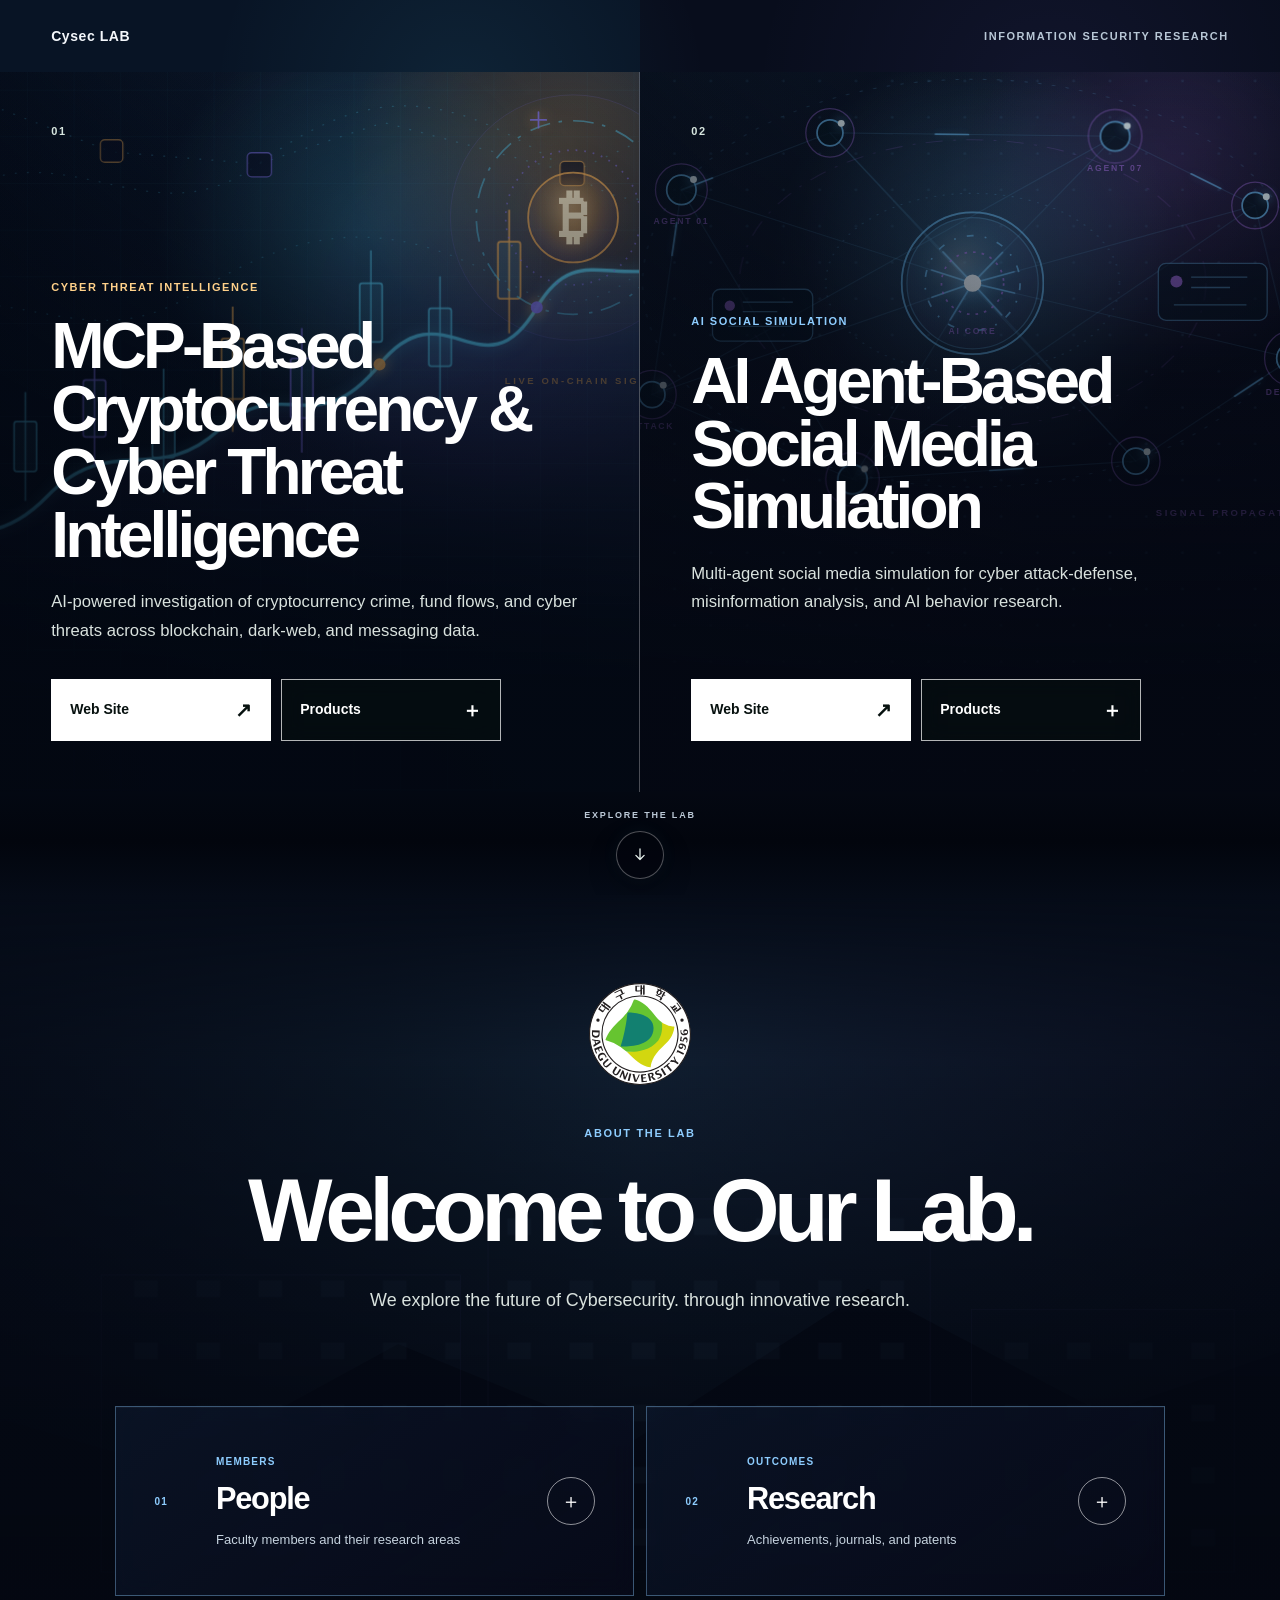
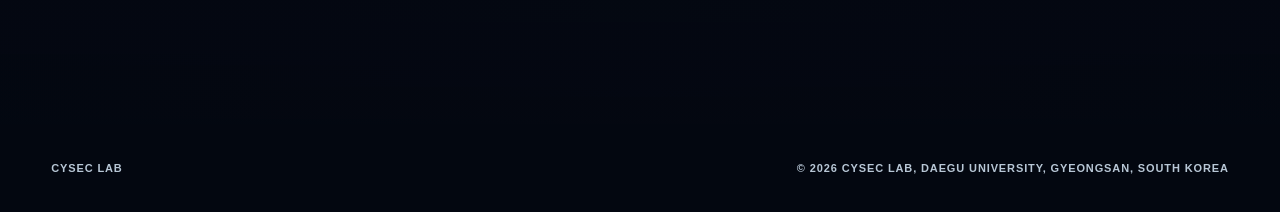
==== commit 5cc6d71c: "people, research 모달 수정, 위 그리드 타이틀 수정" ====
--- a/index.html
+++ b/index.html
@@ -121,7 +121,7 @@
           <span class="featured-card__number">01</span>
           <div class="featured-card__content">
             <span class="featured-card__category">CYBER THREAT INTELLIGENCE</span>
-            <strong>Cryptocurrency &amp; Cyber Threat Intelligence</strong>
+            <strong>MCP-Based Cryptocurrency &amp; Cyber Threat Intelligence</strong>
             <span class="featured-card__description">
               AI-powered investigation of cryptocurrency crime, fund flows, and
               cyber threats across blockchain, dark-web, and messaging data.
@@ -748,21 +748,43 @@
           <div class="product-modal__body people-modal__body">
             <div class="people-modal__intro">
               <p>FACULTY PROFILES</p>
-              <span>Portrait and introduction spaces are ready for each faculty member.</span>
             </div>
 
             <section class="faculty-grid" aria-label="Faculty profiles">
               <!-- 교수진을 추가할 때 아래 faculty-profile article 전체를 복사하세요. -->
               <article class="faculty-profile" aria-labelledby="faculty-slot-1-title">
                 <div class="faculty-profile__photo">
-                  <span class="faculty-profile__photo-mark" aria-hidden="true"></span>
-                  <span aria-hidden="true">PORTRAIT / 4:5</span>
+                  <img src="assets/images/kimjy.jpg" alt="교수 사진1" />
+                </div>
+
+                <div class="faculty-profile__content">
+                  <header class="faculty-profile__header">
+                    <h3 id="faculty-slot-1-title">직책과 성함</h3>
+                    <span>소속</span>ㄴ
+                  </header>
+
+                  <div class="faculty-profile__bio">
+                    <small>INTRODUCTION</small>
+                    <p>
+                      여기에다가 소개 적으시면 됩니다.
+                    </p>
+                  </div>
+
+                  <div class="faculty-profile__fields">
+                    <small>연구분야</small>
+                    <p>Research area · Research area · Research area</p>
+                  </div>
+                </div>
+              </article>
+              <article class="faculty-profile" aria-labelledby="faculty-slot-2-title">
+                <div class="faculty-profile__photo">
+                  <img src="###" alt="교수 사진2" />
                 </div>
 
                 <div class="faculty-profile__content">
                   <header class="faculty-profile__header">
                     <p>FACULTY PROFILE</p>
-                    <h3 id="faculty-slot-1-title">Professor Name</h3>
+                    <h3 id="faculty-slot-2-title">Professor Name</h3>
                     <span>Position · Department</span>
                   </header>
 
@@ -780,37 +802,9 @@
                   </div>
                 </div>
               </article>
-              <article class="faculty-profile" aria-labelledby="faculty-slot-2-title">
-                <div class="faculty-profile__photo">
-                  <span class="faculty-profile__photo-mark" aria-hidden="true"></span>
-                  <span aria-hidden="true">PORTRAIT / 4:5</span>
-                </div>
-
-                <div class="faculty-profile__content">
-                  <header class="faculty-profile__header">
-                    <p>FACULTY PROFILE</p>
-                    <h3 id="faculty-slot-2-title">Professor Name</h3>
-                    <span>Position · Department</span>
-                  </header>
-
-                  <div class="faculty-profile__bio">
-                    <small>INTRODUCTION</small>
-                    <p>
-                      Add a short introduction, academic background, major research interests,
-                      and current activities in this space.
-                    </p>
-                  </div>
-
-                  <div class="faculty-profile__fields">
-                    <small>RESEARCH AREAS</small>
-                    <p>Research area · Research area · Research area</p>
-                  </div>
-                </div>
-              </article>
               <article class="faculty-profile" aria-labelledby="faculty-slot-3-title">
                 <div class="faculty-profile__photo">
-                  <span class="faculty-profile__photo-mark" aria-hidden="true"></span>
-                  <span aria-hidden="true">PORTRAIT / 4:5</span>
+                  <img src="###" alt="교수 사진3"/> 
                 </div>
 
                 <div class="faculty-profile__content">
--- a/styles.css
+++ b/styles.css
@@ -7,5 +7,5 @@
 @import url("./styles/featured.css?v=20260814-2");
 @import url("./styles/product-modal.css?v=20260814-9");
 @import url("./styles/research-modal.css?v=20260814-5");
-@import url("./styles/people-modal.css?v=20260814-5");
+@import url("./styles/people-modal.css?v=20260814-6");
 @import url("./styles/lab-intro.css?v=20260814-1");
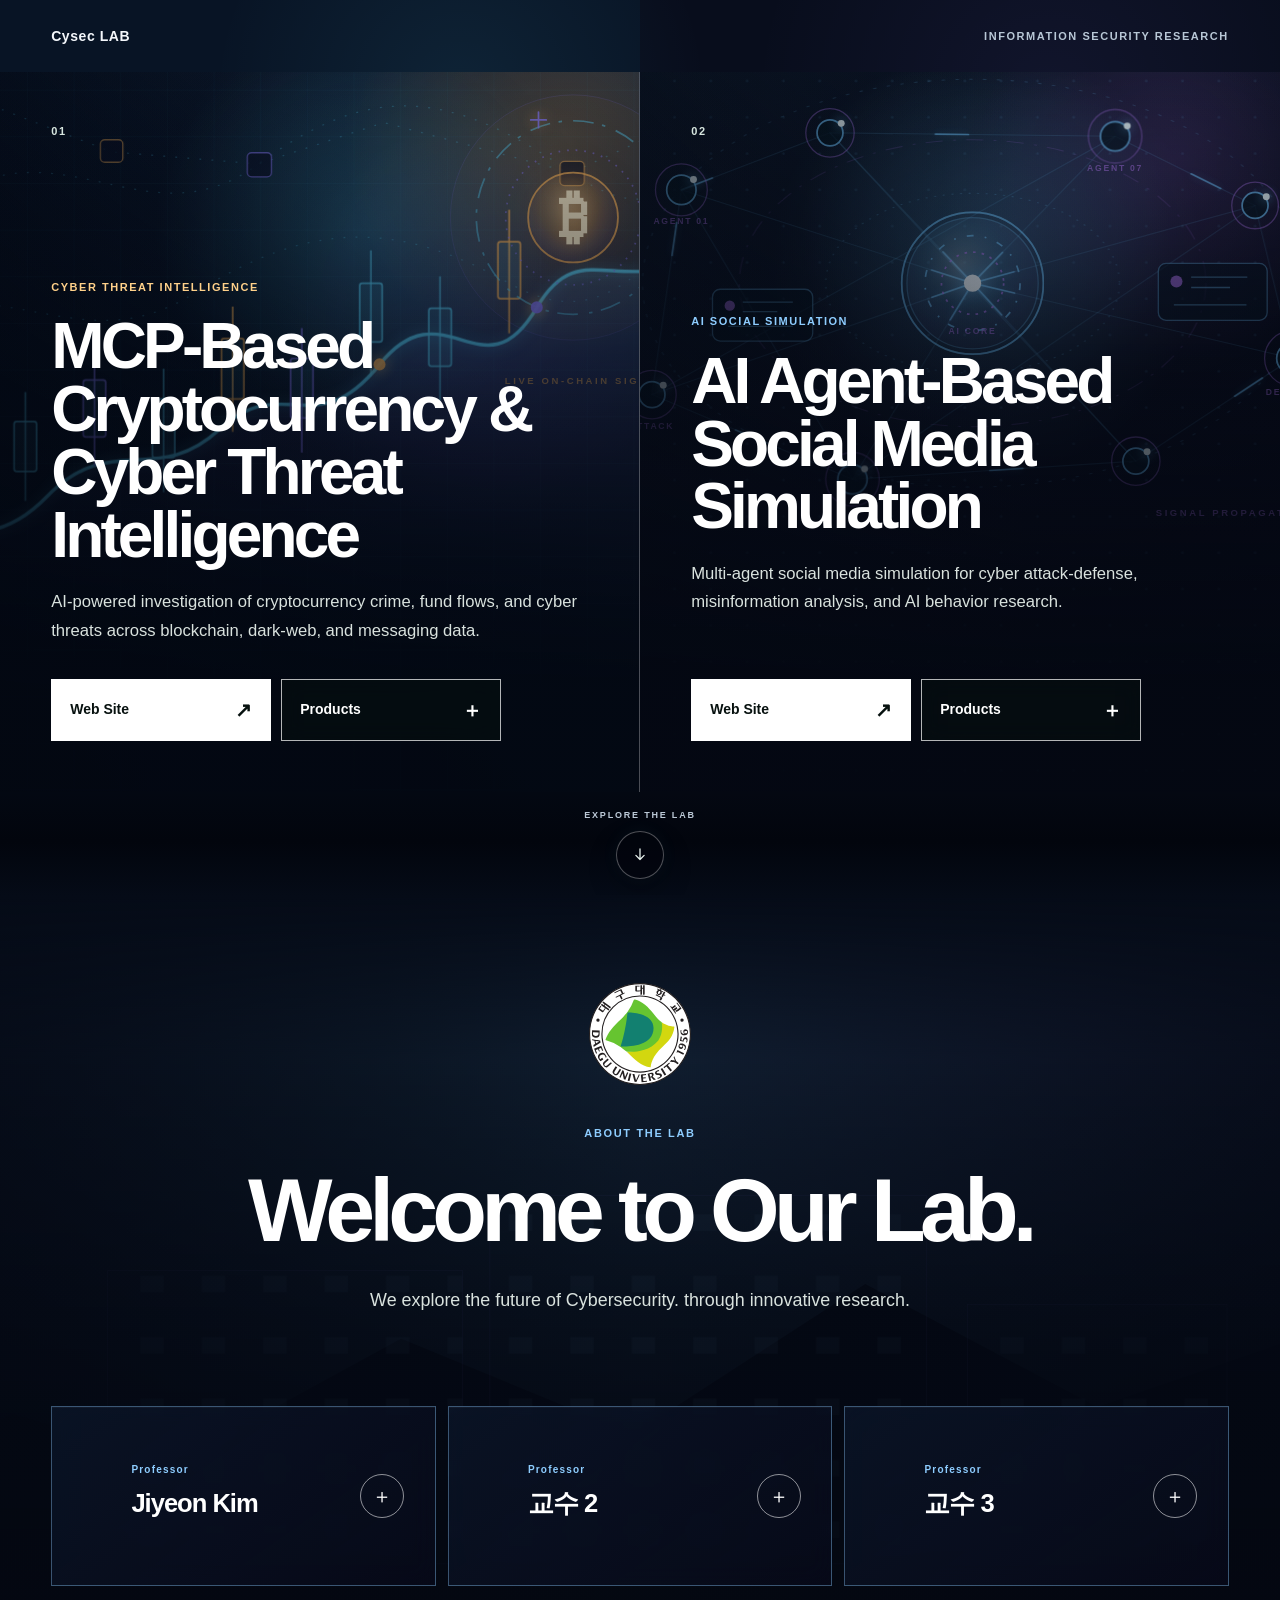
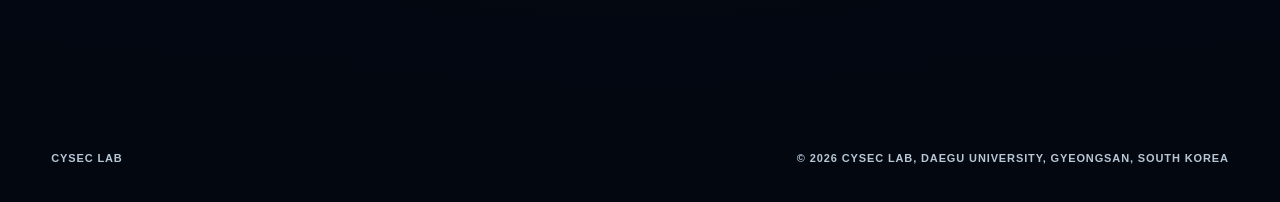
==== commit 196523d1: "아래 그리드 교수님 모달 나오게 수정" ====
--- a/index.html
+++ b/index.html
@@ -12,7 +12,7 @@
     <title>CySec Lab — Main</title>
 
     <link rel="icon" href="assets/Daegu_Univ_Logo.svg" type="image/svg+xml" />
-    <link rel="stylesheet" href="styles.css?v=20260814-9" />
+    <link rel="stylesheet" href="styles.css?v=20260820-11" />
   </head>
 
   <body class="home-page">
@@ -495,341 +495,837 @@
       </dialog>
 
       <!--
-        RESEARCH MODAL / 연구 실적 사용법
-        1. 카테고리는 Achievements → Journals → Patents 순서로 노출됩니다.
-        2. 기록을 추가하려면 해당 research-record-list 안의 research-record article 전체를 복사하세요.
-        3. 사진이 있는 기록에만 research-record__media figure를 추가하세요. 사진이 없으면 figure를 생략하면 됩니다.
-        4. 상세 페이지나 DOI 링크가 필요할 때만 research-record__link를 추가하세요.
+        PROFESSOR MODAL / 교수별 소개
+        1. 교수 사진은 professor-profile__photo 안의 img src 경로를 교체하세요.
+        2. 교수별 Projects, Publications, Patents 항목은 해당 카드 안에서 수정하세요.
+        3. 교수 프로필을 추가할 때는 버튼과 professor-profile article을 함께 복사하세요.
       -->
       <dialog
-        class="product-modal research-modal"
-        id="research-dialog"
-        data-research-dialog
-        data-theme="research"
-        aria-labelledby="research-modal-title"
-        aria-describedby="research-modal-description"
+        class="product-modal professor-modal"
+        id="professor-dialog"
+        data-professor-dialog
+        data-theme="professor"
+        aria-labelledby="professor-1-name"
+        aria-describedby="professor-1-description"
       >
-        <div class="product-modal__shell">
-          <header class="product-modal__header">
-            <div class="product-modal__visual" aria-hidden="true">
-              <span class="product-modal__visual-grid"></span>
-              <span class="product-modal__visual-orbit"></span>
-              <span class="product-modal__visual-core"></span>
-              <span class="product-modal__visual-signal"></span>
-            </div>
-
-            <div class="product-modal__header-copy">
-              <div class="product-modal__meta">
-                <p class="product-modal__eyebrow">RESEARCH OUTCOMES</p>
-                <span class="product-modal__count">03 CATEGORIES</span>
+        <div class="professor-modal__shell">
+          <button
+            class="product-modal__close professor-modal__close"
+            type="button"
+            data-professor-close
+            aria-label="교수 소개 닫기"
+          >
+            ×
+          </button>
+
+          <article
+            class="professor-profile"
+            data-professor-profile="professor-1"
+            aria-labelledby="professor-1-name"
+          >
+            <header class="professor-profile__hero">
+              <div class="professor-profile__identity">
+                <h2 id="professor-1-name">Jiyeon Kim</h2>
+                <p class="professor-profile__position">Daegu University</p>
+                <p class="professor-profile__description" id="professor-1-description">
+                  Cybersecurity, Digital Forensics, AI-Integrated Security, and Cloud & IoT Security
+                </p>
               </div>
-              <h2 id="research-modal-title">Research</h2>
-              <p class="product-modal__lead" id="research-modal-description">
-                Explore our research achievements, journal publications, and patents.
-              </p>
-            </div>
-
-            <button
-              class="product-modal__close"
-              type="button"
-              data-research-close
-              aria-label="Close research"
-            >
-              ×
-            </button>
-          </header>
-
-          <div class="product-modal__body research-modal__body">
-            <div class="research-modal__intro">
-              <p>SELECT A CATEGORY</p>
-              <span>Open a category to browse individual records.</span>
-            </div>
-
-            <section class="research-category-grid" aria-label="Research outcome categories">
-              <!--
-                선택 이미지 사용 예시:
-                사진이 있는 research-record의 맨 앞에 아래 figure 블록을 추가하세요.
-                사진이 없다면 figure 블록을 넣지 않아도 레이아웃이 자동으로 맞춰집니다.
-
-                <figure class="research-record__media">
-                  <img
-                    src="assets/images/research/example.jpg"
-                    alt="해당 연구 실적 사진에 대한 설명"
-                    loading="lazy"
-                  />
-                  <figcaption>사진 설명 또는 출처</figcaption>
-                </figure>
-
-                선택 링크 사용 예시:
-                <a class="research-record__link" href="상세 페이지 주소" target="_blank" rel="noreferrer">
-                  View details
-                </a>
-              -->
-              <details class="research-category" data-research-category="achievements">
-                <summary class="research-category__summary">
-                  <span class="research-category__number">01</span>
-                  <span class="research-category__heading">
-                    <small>RESEARCH OUTCOMES</small>
-                    <strong id="research-achievements-title" role="heading" aria-level="3">Achievements</strong>
-                    <span>Projects, awards, and major milestones</span>
-                  </span>
-                  <span class="research-category__toggle" aria-hidden="true"></span>
-                </summary>
-
-                <div
-                  class="research-category__content"
-                  role="region"
-                  aria-labelledby="research-achievements-title"
-                >
-                  <div class="research-record-list">
-                    <!-- 아래 article 전체를 복사하면 실적을 여러 개 추가할 수 있습니다. -->
-                    <article class="research-record">
-                      <div class="research-record__copy">
-                        <div class="research-record__meta">
-                          <time datetime="2026">2026</time>
-                          <span>RESEARCH PROJECT</span>
-                        </div>
-                        <h4>Selected Research Achievement</h4>
-                        <p>
-                          Add a concise overview of the work, its contribution, and the resulting
-                          impact or measurable outcome.
-                        </p>
-                        <dl class="research-record__facts">
+
+              <figure class="professor-profile__photo">
+                <img
+                  src="assets/images/kimjy.jpg"
+                  alt="교수 1 사진"
+                  width="800"
+                  height="1000"
+                />
+              </figure>
+            </header>
+
+            <div class="professor-profile__body">
+              <section class="professor-category-grid" aria-label="교수 1 연구 실적">
+                <details class="professor-category professor-category--projects">
+                  <summary class="professor-category__summary">
+                    <span>01</span>
+                    <div>
+                      <h3>Projects</h3>
+                    </div>
+                    <span class="professor-category__toggle" aria-hidden="true"></span>
+                  </summary>
+                  <div class="professor-category__content">
+                    <ol class="professor-project-list">
+                      <li class="professor-project">
+                        <p class="professor-project__period">
+                          <time datetime="2023-04">2023.04.</time>
+                          <span aria-hidden="true">—</span>
+                          <time datetime="2025-12">2025.12.</time>
+                        </p>
+                        <h4>
+                          Development of Active Dark Web Intelligence Collection, Analysis, and
+                          Tracking Technologies for Crime Prevention
+                        </h4>
+                        <p class="professor-project__funding">
+                          <span>Funded by</span>
+                          <strong>Korean National Police Agency</strong>
+                        </p>
+                      </li>
+
+                      <li class="professor-project">
+                        <p class="professor-project__period">
+                          <time datetime="2023-06">2023.06.</time>
+                          <span aria-hidden="true">—</span>
+                          <time datetime="2023-12">2023.12.</time>
+                        </p>
+                        <h4>
+                          Strategies to Strengthen Information Security Capabilities and Improve
+                          Institutional Evaluations for Public Agencies under the Ministry of
+                          Science and ICT
+                        </h4>
+                        <p class="professor-project__funding">
+                          <span>Funded by</span>
+                          <strong>Ministry of Science and ICT</strong>
+                        </p>
+                      </li>
+
+                      <li class="professor-project">
+                        <p class="professor-project__period">
+                          <time datetime="2023-04">2023.04.</time>
+                          <span aria-hidden="true">—</span>
+                          <time datetime="2023-10">2023.10.</time>
+                        </p>
+                        <h4>
+                          Research on Cloud Security and Zero Trust Strategies for Korea's Public
+                          Sector
+                        </h4>
+                        <p class="professor-project__funding">
+                          <span>Funded by</span>
+                          <strong>National Security Research Institute (NSR)</strong>
+                        </p>
+                      </li>
+
+                      <li class="professor-project">
+                        <p class="professor-project__period">
+                          <time datetime="2022-09">2022.09.</time>
+                          <span aria-hidden="true">—</span>
+                          <time datetime="2022-11">2022.11.</time>
+                        </p>
+                        <h4>
+                          A Mid- to Long-Term Development Plan for Information Security Education
+                          Centers and Gifted Education Programs
+                        </h4>
+                        <p class="professor-project__funding">
+                          <span>Funded by</span>
+                          <strong>Korea Education and Research Information Service (KERIS)</strong>
+                        </p>
+                      </li>
+
+                      <li class="professor-project">
+                        <p class="professor-project__period">
+                          <time datetime="2022-03">2022.03.</time>
+                          <span aria-hidden="true">—</span>
+                          <time datetime="2022-11">2022.11.</time>
+                        </p>
+                        <h4>Confidential Research Project</h4>
+                        <p class="professor-project__funding">
+                          <span>Funded by</span>
+                          <strong>Supreme Prosecutors' Office</strong>
+                        </p>
+                      </li>
+
+                      <li class="professor-project">
+                        <p class="professor-project__period">
+                          <time datetime="2022-04">2022.04.</time>
+                          <span aria-hidden="true">—</span>
+                          <time datetime="2022-10">2022.10.</time>
+                        </p>
+                        <h4>
+                          Analysis of U.S. Public-Sector Cloud Security Strategies and Technology
+                          Architecture Trends
+                        </h4>
+                        <p class="professor-project__funding">
+                          <span>Funded by</span>
+                          <strong>National Security Research Institute (NSR)</strong>
+                        </p>
+                      </li>
+
+                      <li class="professor-project">
+                        <p class="professor-project__period">
+                          <time datetime="2022-04">2022.04.</time>
+                          <span aria-hidden="true">—</span>
+                          <time datetime="2022-09">2022.09.</time>
+                        </p>
+                        <h4>
+                          Cloud Migration Consulting and Guidance Development for Educational and
+                          Administrative Institutions
+                        </h4>
+                        <p class="professor-project__funding">
+                          <span>Funded by</span>
+                          <strong>Ministry of Education</strong>
+                        </p>
+                      </li>
+
+                      <li class="professor-project">
+                        <p class="professor-project__period">
+                          <time datetime="2018-06">2018.06.</time>
+                          <span aria-hidden="true">—</span>
+                          <time datetime="2021-11">2021.11.</time>
+                        </p>
+                        <h4>Development of a Performance-Metrics-Based Cloud Intrusion Detection System</h4>
+                        <p class="professor-project__funding">
+                          <span>Funded by</span>
+                          <strong>National Research Foundation of Korea (NRF)</strong>
+                        </p>
+                      </li>
+
+                      <li class="professor-project">
+                        <p class="professor-project__period">
+                          <time datetime="2021-04">2021.04.</time>
+                          <span aria-hidden="true">—</span>
+                          <time datetime="2021-11">2021.11.</time>
+                        </p>
+                        <h4>Confidential Research Project</h4>
+                        <p class="professor-project__funding">
+                          <span>Funded by</span>
+                          <strong>Supreme Prosecutors' Office</strong>
+                        </p>
+                      </li>
+
+                      <li class="professor-project">
+                        <p class="professor-project__period">
+                          <time datetime="2021-04">2021.04.</time>
+                          <span aria-hidden="true">—</span>
+                          <time datetime="2021-10">2021.10.</time>
+                        </p>
+                        <h4>Research on Software Verification Methods for Cloud Operating Environments</h4>
+                        <p class="professor-project__funding">
+                          <span>Funded by</span>
+                          <strong>National Security Research Institute (NSR)</strong>
+                        </p>
+                      </li>
+                    </ol>
+                  </div>
+                </details>
+
+                <details class="professor-category professor-category--publications">
+                  <summary class="professor-category__summary">
+                    <span>02</span>
+                    <div>
+                      <h3>Publications</h3>
+                    </div>
+                    <span class="professor-category__toggle" aria-hidden="true"></span>
+                  </summary>
+                  <div class="professor-category__content">
+                    <section
+                      class="professor-publication-group"
+                      aria-labelledby="professor-1-international-publications"
+                    >
+                      <header class="professor-publication-group__heading">
+                        <span>INTERNATIONAL</span>
+                        <h4 id="professor-1-international-publications">
+                          International Publications
+                        </h4>
+                      </header>
+
+                      <ol class="professor-publication-list">
+                        <li class="professor-publication">
+                          <p class="professor-publication__authors">Sol-Kyu Park and Jiyeon Kim</p>
+                          <h5>
+                            <a
+                              href="https://ieeexplore.ieee.org/abstract/document/11535799"
+                              target="_blank"
+                              rel="noreferrer"
+                            >
+                              Development of a Traffic Fingerprinting-Based Hidden Service Access
+                              Identification System for Dark Web Drug Investigations
+                              <span aria-hidden="true">↗</span>
+                            </a>
+                          </h5>
+                          <p class="professor-publication__details">
+                            <cite>IEEE Access</cite>
+                            <span>Vol. 14</span>
+                            <span>pp. 81323–81351</span>
+                            <time datetime="2026-05">May 2026</time>
+                            <span class="professor-publication__impact">IF 3.6</span>
+                          </p>
+                        </li>
+
+                        <li class="professor-publication">
+                          <p class="professor-publication__authors">Jin Gyeong Kim and Jiyeon Kim</p>
+                          <h5>
+                            <a
+                              href="https://journals.plos.org/plosone/article?id=10.1371/journal.pone.0344470"
+                              target="_blank"
+                              rel="noreferrer"
+                            >
+                              Hybrid Text Mining Models for Investigative Keyword Expansion on
+                              Child Sexual Abuse in the Dark Web
+                              <span aria-hidden="true">↗</span>
+                            </a>
+                          </h5>
+                          <p class="professor-publication__details">
+                            <cite>PLOS ONE</cite>
+                            <span>Vol. 21, No. 5</span>
+                            <span>pp. 1–21</span>
+                            <time datetime="2026-05">May 2026</time>
+                            <span class="professor-publication__impact">IF 2.9</span>
+                          </p>
+                        </li>
+
+                        <li class="professor-publication">
+                          <p class="professor-publication__authors">Dong-Won Kang and Jiyeon Kim</p>
+                          <h5>
+                            <a
+                              href="https://ieeexplore.ieee.org/document/11366852"
+                              target="_blank"
+                              rel="noreferrer"
+                            >
+                              Identification of Criminal Networks via External Identifier-Based
+                              Clustering on the Dark Web
+                              <span aria-hidden="true">↗</span>
+                            </a>
+                          </h5>
+                          <p class="professor-publication__details">
+                            <cite>IEEE Access</cite>
+                            <span>Vol. 14</span>
+                            <span>pp. 15394–15413</span>
+                            <time datetime="2026-01">January 2026</time>
+                            <span class="professor-publication__impact">IF 3.6</span>
+                          </p>
+                        </li>
+
+                        <li class="professor-publication">
+                          <p class="professor-publication__authors">
+                            Eun-Young Park, Hyeon-Woo Lee, and Jiyeon Kim
+                          </p>
+                          <h5>
+                            <a
+                              href="https://ieeexplore.ieee.org/abstract/document/11363471"
+                              target="_blank"
+                              rel="noreferrer"
+                            >
+                              Hybrid GNN-Based Link Prediction Model for Identifying Drug-Related
+                              Organized Crime Groups on Twitter
+                              <span aria-hidden="true">↗</span>
+                            </a>
+                          </h5>
+                          <p class="professor-publication__details">
+                            <cite>IEEE Access</cite>
+                            <span>Vol. 14</span>
+                            <span>pp. 15044–15063</span>
+                            <time datetime="2026-01">January 2026</time>
+                            <span class="professor-publication__impact">IF 3.6</span>
+                          </p>
+                        </li>
+
+                        <li class="professor-publication">
+                          <p class="professor-publication__authors">
+                            Hyeon-Woo Lee, Su-Bin Lee, and Jiyeon Kim
+                          </p>
+                          <h5>
+                            <a
+                              href="https://www.mdpi.com/2079-9292/15/1/162"
+                              target="_blank"
+                              rel="noreferrer"
+                            >
+                              Development of Crawling and Knowledge Graph Technologies for
+                              Tracking Organized Sexual Offenses on Social Media X
+                              <span aria-hidden="true">↗</span>
+                            </a>
+                          </h5>
+                          <p class="professor-publication__details">
+                            <cite>Electronics</cite>
+                            <span>Vol. 15, No. 1, Article 162</span>
+                            <span>pp. 1–41</span>
+                            <time datetime="2026-01">January 2026</time>
+                            <span class="professor-publication__impact">IF 2.6</span>
+                          </p>
+                        </li>
+
+                        <li class="professor-publication">
+                          <p class="professor-publication__authors">
+                            Da-Sol Kim, Jin-Woo Shin, and Dong-Won Kang
+                          </p>
+                          <h5>
+                            <a
+                              href="https://ieeexplore.ieee.org/document/11391049"
+                              target="_blank"
+                              rel="noreferrer"
+                            >
+                              A Comparative Security Analysis of Storage-Integrated Web
+                              Applications in Heterogeneous Cloud Environments
+                              <span aria-hidden="true">↗</span>
+                            </a>
+                          </h5>
+                          <p class="professor-publication__details">
+                            <cite>Proceedings of IEEE SNAMS 2025</cite>
+                            <span>pp. 30–37</span>
+                            <span>Vienna, Austria</span>
+                            <time datetime="2025-11">November 2025</time>
+                          </p>
+                        </li>
+                      </ol>
+                    </section>
+
+                    <section
+                      class="professor-publication-group professor-publication-group--domestic"
+                      aria-labelledby="professor-1-domestic-publications"
+                    >
+                      <header class="professor-publication-group__heading">
+                        <span>DOMESTIC</span>
+                        <h4 id="professor-1-domestic-publications">Domestic Publications</h4>
+                      </header>
+                      <ol class="professor-publication-list">
+                        <li class="professor-publication">
+                          <p class="professor-publication__authors" lang="ko">
+                            이현우, 박은영, 김순철, 김지연
+                          </p>
+                          <h5>
+                            <a
+                              href="https://www.kci.go.kr/kciportal/ci/sereArticleSearch/ciSereArtiView.kci?sereArticleSearchBean.artiId=ART003305223"
+                              target="_blank"
+                              rel="noreferrer"
+                            >
+                              <span lang="ko">믹싱 트랜잭션에 서브그래프 생성을 통한 GNN 기반 비트코인 믹싱 탐지 기술</span>
+                              <span aria-hidden="true">↗</span>
+                            </a>
+                          </h5>
+                          <p class="professor-publication__translation" lang="en">
+                            A GNN-Based Bitcoin Mixing Detection Method via Subgraph Generation of Mixing Transactions
+                          </p>
+                          <p class="professor-publication__details">
+                            <cite lang="ko">한국컴퓨터정보학회논문지</cite>
+                            <span>Vol. 31, No. 2</span>
+                            <span>pp. 139–151</span>
+                            <time datetime="2026-02">February 2026</time>
+                            <span>NRF Indexed Journal</span>
+                            <span class="professor-publication__impact">KCI</span>
+                          </p>
+                        </li>
+                        <li class="professor-publication">
+                          <p class="professor-publication__authors" lang="ko">
+                            신진우, 강동원, 김지연
+                          </p>
+                          <h5>
+                            <a
+                              href="https://www.kci.go.kr/kciportal/mobile/ci/sereArticleSearch/ciSereArtiView.kci?sereArticleSearchBean.artiId=ART003280518"
+                              target="_blank"
+                              rel="noreferrer"
+                            >
+                              <span lang="ko">다크웹 범죄 서비스 분류를 위한 머신러닝 기반 애플리케이션 계층 네트워크 핑거프린팅 연구</span>
+                              <span aria-hidden="true">↗</span>
+                            </a>
+                          </h5>
+                          <p class="professor-publication__translation" lang="en">
+                            Machine Learning-Based Application-Layer Network Fingerprinting for Dark Web Criminal Service Classification
+                          </p>
+                          <p class="professor-publication__details">
+                            <cite lang="ko">한국컴퓨터정보학회논문지</cite>
+                            <span>Vol. 30, No. 12</span>
+                            <span>pp. 195–204</span>
+                            <time datetime="2025-12">December 2025</time>
+                            <span>NRF Indexed Journal</span>
+                            <span class="professor-publication__impact">KCI</span>
+                          </p>
+                        </li>
+                        <li class="professor-publication">
+                          <p class="professor-publication__authors" lang="ko">
+                            김진경, 박은영, 김다솔, 김초원, 김지연
+                          </p>
+                          <h5>
+                            <a
+                              href="https://koreascience.kr/article/JAKO202431953052886.page"
+                              target="_blank"
+                              rel="noreferrer"
+                            >
+                              Development of a Model for Identifying Drug Organizations and Their Scale through Tweet Clustering
+                              <span aria-hidden="true">↗</span>
+                            </a>
+                          </h5>
+                          <p class="professor-publication__details">
+                            <cite lang="ko">한국컴퓨터정보학회논문지</cite>
+                            <span>Vol. 29, No. 10</span>
+                            <span>pp. 207–218</span>
+                            <time datetime="2024-10">October 2024</time>
+                            <span>NRF Indexed Journal</span>
+                            <span class="professor-publication__impact">KCI</span>
+                          </p>
+                        </li>
+                        <li class="professor-publication">
+                          <p class="professor-publication__authors" lang="ko">
+                            박은영, 김지연, 김창훈
+                          </p>
+                          <h5>
+                            <a
+                              href="https://www.dbpia.co.kr/pdf/pdfView.do?nodeId=NODE11722653&amp;googleIPSandBox=false&amp;mark=0&amp;ipRange=false&amp;b2cLoginYN=false&amp;isPDFSizeAllowed=true&amp;accessgl=Y&amp;language=ko_KR&amp;hasTopBanner=true"
+                              target="_blank"
+                              rel="noreferrer"
+                            >
+                              A Tracking Method of Same Drug Sales Accounts through Similarity Analysis of Instagram Profiles and Posts
+                              <span aria-hidden="true">↗</span>
+                            </a>
+                          </h5>
+                          <p class="professor-publication__details">
+                            <cite lang="ko">한국컴퓨터정보학회논문지</cite>
+                            <span>Vol. 29, No. 2</span>
+                            <span>pp. 109–118</span>
+                            <time datetime="2024-02">February 2024</time>
+                            <span>NRF Indexed Journal</span>
+                            <span class="professor-publication__impact">KCI</span>
+                          </p>
+                        </li>
+                        <li class="professor-publication">
+                          <p class="professor-publication__authors" lang="ko">
+                            조경현, 조재한, 이현우, 김지연
+                          </p>
+                          <h5>
+                            <a
+                              href="https://www.kci.go.kr/kciportal/ci/sereArticleSearch/ciSereArtiView.kci?sereArticleSearchBean.artiId=ART002951688"
+                              target="_blank"
+                              rel="noreferrer"
+                            >
+                              <span lang="ko">Amazon S3 제로 트러스트 모델 설계 및 포렌식 분석</span>
+                              <span aria-hidden="true">↗</span>
+                            </a>
+                          </h5>
+                          <p class="professor-publication__translation" lang="en">
+                            Design and Forensic Analysis of a Zero Trust Model for Amazon S3
+                          </p>
+                          <p class="professor-publication__details">
+                            <cite lang="ko">정보보호학회논문지</cite>
+                            <span>Vol. 33, No. 2</span>
+                            <span>pp. 295–303</span>
+                            <time datetime="2023-04">April 2023</time>
+                            <span>NRF Indexed Journal</span>
+                            <span class="professor-publication__impact">KCI</span>
+                          </p>
+                        </li>
+                        <li class="professor-publication">
+                          <p class="professor-publication__authors" lang="ko">
+                            조재한, 박재민, 김태협, 이승욱, 김지연
+                          </p>
+                          <h5>
+                            <a
+                              href="https://www.kci.go.kr/kciportal/ci/sereArticleSearch/ciSereArtiView.kci?sereArticleSearchBean.artiId=ART002945802"
+                              target="_blank"
+                              rel="noreferrer"
+                            >
+                              <span lang="ko">머신러닝 기반 클라우드 웹 애플리케이션 HTTP DoS 공격 탐지</span>
+                              <span aria-hidden="true">↗</span>
+                            </a>
+                          </h5>
+                          <p class="professor-publication__translation" lang="en">
+                            Machine Learning-Based Detection of HTTP DoS Attacks for Cloud Web Applications
+                          </p>
+                          <p class="professor-publication__details">
+                            <cite lang="ko">스마트미디어저널</cite>
+                            <span>Vol. 12, No. 2</span>
+                            <span>pp. 66–75</span>
+                            <time datetime="2023-03">March 2023</time>
+                            <span>NRF Indexed Journal</span>
+                            <span class="professor-publication__impact">KCI</span>
+                          </p>
+                        </li>
+                      </ol>
+                    </section>
+                  </div>
+                </details>
+
+                <details class="professor-category professor-category--patents">
+                  <summary class="professor-category__summary">
+                    <span>03</span>
+                    <div>
+                      <h3>Patents</h3>
+                    </div>
+                    <span class="professor-category__toggle" aria-hidden="true"></span>
+                  </summary>
+                  <div class="professor-category__content">
+                    <ol class="professor-patent-list">
+                      <li class="professor-patent">
+                        <header class="professor-patent__header">
+                          <span class="professor-patent__status professor-patent__status--granted">Granted</span>
+                          <time datetime="2026-06-19">June 19, 2026</time>
+                        </header>
+                        <p class="professor-patent__inventors">
+                          Eun-Young Park, Jiyeon Kim, and Chang-Hoon Kim
+                        </p>
+                        <h4>Method for Tracking Identical Drug Distribution Accounts through Similarity Analysis of Instagram Profiles and Posts</h4>
+                        <dl class="professor-patent__numbers">
                           <div>
-                            <dt>Organization</dt>
-                            <dd>Organization or funding institution</dd>
+                            <dt>Registration No.</dt>
+                            <dd>10-2981812</dd>
                           </div>
                           <div>
-                            <dt>Role / Outcome</dt>
-                            <dd>Research role and principal outcome</dd>
+                            <dt>Application No.</dt>
+                            <dd>10-2023-0196037</dd>
                           </div>
                         </dl>
-                      </div>
-                    </article>
-
-                    <article class="research-record">
-                      <div class="research-record__copy">
-                        <div class="research-record__meta">
-                          <time datetime="2025">2025</time>
-                          <span>AWARD / MILESTONE</span>
-                        </div>
-                        <h4>Additional Research Achievement</h4>
-                        <p>
-                          Duplicate this card for every additional project, award, collaboration,
-                          or research milestone.
-                        </p>
-                      </div>
-                    </article>
+                      </li>
+                      <li class="professor-patent">
+                        <header class="professor-patent__header">
+                          <span class="professor-patent__status professor-patent__status--applied">Applied</span>
+                          <time datetime="2024-09-09">September 9, 2024</time>
+                        </header>
+                        <p class="professor-patent__inventors">
+                          Hyeon-Woo Lee, Su-Bin Lee, Jiyeon Kim, and Chang-Hoon Kim
+                        </p>
+                        <h4>System and Method for Tracking Sexual Offense Organizations on Social Media</h4>
+                        <dl class="professor-patent__numbers">
+                          <div>
+                            <dt>Application No.</dt>
+                            <dd>10-2024-0122502</dd>
+                          </div>
+                        </dl>
+                      </li>
+                      <li class="professor-patent">
+                        <header class="professor-patent__header">
+                          <span class="professor-patent__status professor-patent__status--applied">Applied</span>
+                          <time datetime="2024-08-27">August 27, 2024</time>
+                        </header>
+                        <p class="professor-patent__inventors">
+                          Jin Gyeong Kim, Jiyeon Kim, and Chang-Hoon Kim
+                        </p>
+                        <h4>System and Method for Collecting Child Sexual Abuse Clues on the Dark Web</h4>
+                        <dl class="professor-patent__numbers">
+                          <div>
+                            <dt>Application No.</dt>
+                            <dd>10-2024-0114836</dd>
+                          </div>
+                        </dl>
+                      </li>
+                      <li class="professor-patent">
+                        <header class="professor-patent__header">
+                          <span class="professor-patent__status professor-patent__status--applied">Applied</span>
+                          <time datetime="2024-06-20">June 20, 2024</time>
+                        </header>
+                        <p class="professor-patent__inventors">
+                          Dong-Won Kang, Jiyeon Kim, and Chang-Hoon Kim
+                        </p>
+                        <h4>Method for Collecting Content from Dark Websites</h4>
+                        <dl class="professor-patent__numbers">
+                          <div>
+                            <dt>Application No.</dt>
+                            <dd>10-2024-0080318</dd>
+                          </div>
+                        </dl>
+                      </li>
+                      <li class="professor-patent">
+                        <header class="professor-patent__header">
+                          <span class="professor-patent__status professor-patent__status--applied">Applied</span>
+                          <time datetime="2024-02-26">February 26, 2024</time>
+                        </header>
+                        <p class="professor-patent__inventors">
+                          Jin Gyeong Kim, Eun-Young Park, Jae-Min Park, Hyeon-Woo Lee, and Jiyeon Kim
+                        </p>
+                        <h4>DEVS-Based Digital Twin Modeling System for Smart Door Locks and Simulation Method Using the Same</h4>
+                        <dl class="professor-patent__numbers">
+                          <div>
+                            <dt>Application No.</dt>
+                            <dd>10-2024-0027175</dd>
+                          </div>
+                        </dl>
+                      </li>
+                      <li class="professor-patent">
+                        <header class="professor-patent__header">
+                          <span class="professor-patent__status professor-patent__status--granted">Granted</span>
+                          <time datetime="2024-01-30">January 30, 2024</time>
+                        </header>
+                        <p class="professor-patent__inventors">Jiyeon Kim et al.</p>
+                        <h4>Methods and Apparatus for Cost-Effective Real-Time Simulation in a Cloud-Native Environment</h4>
+                        <dl class="professor-patent__numbers">
+                          <div>
+                            <dt>Registration No.</dt>
+                            <dd>10-2633046</dd>
+                          </div>
+                        </dl>
+                      </li>
+                      <li class="professor-patent">
+                        <header class="professor-patent__header">
+                          <span class="professor-patent__status professor-patent__status--granted">Granted</span>
+                          <time datetime="2021-07-05">July 5, 2021</time>
+                        </header>
+                        <p class="professor-patent__inventors">Jiyeon Kim et al.</p>
+                        <h4>System for Evaluating the Performance of Blockchain-Based Services</h4>
+                        <dl class="professor-patent__numbers">
+                          <div>
+                            <dt>Registration No.</dt>
+                            <dd>1022752570000</dd>
+                          </div>
+                        </dl>
+                      </li>
+                      <li class="professor-patent">
+                        <header class="professor-patent__header">
+                          <span class="professor-patent__status professor-patent__status--granted">Granted</span>
+                          <time datetime="2020-12-31">December 31, 2020</time>
+                        </header>
+                        <p class="professor-patent__inventors">Jiyeon Kim et al.</p>
+                        <h4>Voice Phishing Prevention System, Method, and Recording Medium</h4>
+                        <dl class="professor-patent__numbers">
+                          <div>
+                            <dt>Registration No.</dt>
+                            <dd>1021998310000</dd>
+                          </div>
+                        </dl>
+                      </li>
+                    </ol>
                   </div>
-                </div>
-              </details>
-
-              <details class="research-category" data-research-category="journals">
-                <summary class="research-category__summary">
-                  <span class="research-category__number">02</span>
-                  <span class="research-category__heading">
-                    <small>PUBLICATION ARCHIVE</small>
-                    <strong id="research-journals-title" role="heading" aria-level="3">Journals</strong>
-                    <span>Peer-reviewed journal publications</span>
-                  </span>
-                  <span class="research-category__toggle" aria-hidden="true"></span>
-                </summary>
-
-                <div
-                  class="research-category__content"
-                  role="region"
-                  aria-labelledby="research-journals-title"
-                >
-                  <div class="research-record-list">
-                    <!-- 논문을 추가할 때 아래 article 전체를 복사하세요. -->
-                    <article class="research-record">
-                      <div class="research-record__copy">
-                        <div class="research-record__meta">
-                          <time datetime="2026">2026</time>
-                          <span>JOURNAL NAME · VOL. 00, NO. 0</span>
-                        </div>
-                        <h4>Title of the Journal Article</h4>
-                        <p class="research-record__authors">Author Name, Co-author Name</p>
-                        <p>
-                          Add a short summary of the article, its research question, and its main
-                          contribution.
-                        </p>
-                        <!-- DOI나 논문 페이지가 있으면 이 위치에 research-record__link를 추가하세요. -->
-                      </div>
-                    </article>
+                </details>
+              </section>
+            </div>
+          </article>
+
+          <article
+            class="professor-profile"
+            data-professor-profile="professor-2"
+            aria-labelledby="professor-2-name"
+            hidden
+          >
+            <header class="professor-profile__hero">
+              <div class="professor-profile__identity">
+                <p class="professor-profile__eyebrow">FACULTY PROFILE · 02</p>
+                <h2 id="professor-2-name">교수 2</h2>
+                <p class="professor-profile__position">직책 · 소속</p>
+                <p class="professor-profile__description" id="professor-2-description">
+                  교수님의 소개와 주요 연구 분야를 입력하세요.
+                </p>
+              </div>
+
+              <figure class="professor-profile__photo">
+                <!-- 실제 사진을 추가한 뒤 아래 src 경로만 교체하세요. -->
+                <img
+                  src="assets/placeholders/professor-photo.svg"
+                  alt="교수 2 사진 자리"
+                  width="800"
+                  height="1000"
+                />
+              </figure>
+            </header>
+
+            <div class="professor-profile__body">
+              <section class="professor-category-grid" aria-label="교수 2 연구 실적">
+                <details class="professor-category professor-category--projects">
+                  <summary class="professor-category__summary">
+                    <span>01</span>
+                    <div>
+                      <small>RESEARCH ACTIVITY</small>
+                      <h3>Projects</h3>
+                    </div>
+                    <span class="professor-category__toggle" aria-hidden="true"></span>
+                  </summary>
+                  <div class="professor-category__content">
+                    <h4>Project title</h4>
+                    <p>프로젝트명, 수행 기간, 역할과 주요 내용을 입력하세요.</p>
                   </div>
-                </div>
-              </details>
-
-              <details class="research-category" data-research-category="patents">
-                <summary class="research-category__summary">
-                  <span class="research-category__number">03</span>
-                  <span class="research-category__heading">
-                    <small>INTELLECTUAL PROPERTY</small>
-                    <strong id="research-patents-title" role="heading" aria-level="3">Patents</strong>
-                    <span>Patent applications and registrations</span>
-                  </span>
-                  <span class="research-category__toggle" aria-hidden="true"></span>
-                </summary>
-
-                <div
-                  class="research-category__content"
-                  role="region"
-                  aria-labelledby="research-patents-title"
-                >
-                  <div class="research-record-list">
-                    <!-- 특허를 추가할 때 아래 article 전체를 복사하세요. -->
-                    <article class="research-record">
-                      <div class="research-record__copy">
-                        <div class="research-record__meta">
-                          <time datetime="2026">2026</time>
-                          <span>KR 10-0000000 · GRANTED</span>
-                        </div>
-                        <h4>Title of the Patent</h4>
-                        <p class="research-record__authors">Inventor Name, Co-inventor Name</p>
-                        <p>
-                          Add a concise description of the invention, its technical value, and its
-                          current application or registration status.
-                        </p>
-                        <!-- 특허 상세 페이지가 있으면 이 위치에 research-record__link를 추가하세요. -->
-                      </div>
-                    </article>
+                </details>
+
+                <details class="professor-category professor-category--publications">
+                  <summary class="professor-category__summary">
+                    <span>02</span>
+                    <div>
+                      <small>RESEARCH PAPERS</small>
+                      <h3>Publications</h3>
+                    </div>
+                    <span class="professor-category__toggle" aria-hidden="true"></span>
+                  </summary>
+                  <div class="professor-category__content">
+                    <h4>Publication title</h4>
+                    <p>논문명, 저자, 학술지와 발행 연도를 입력하세요.</p>
                   </div>
-                </div>
-              </details>
-            </section>
-          </div>
-        </div>
-      </dialog>
-
-      <!--
-        PEOPLE MODAL / 교수진 소개
-        faculty-profile article을 교수진 수만큼 복사해서 사용할 수 있습니다.
-        사진을 넣을 때 faculty-profile__photo 안의 placeholder를 img로 교체하세요.
-      -->
-      <dialog
-        class="product-modal people-modal"
-        id="people-dialog"
-        data-people-dialog
-        data-theme="people"
-        aria-labelledby="people-modal-title"
-        aria-describedby="people-modal-description"
-      >
-        <div class="product-modal__shell">
-          <header class="product-modal__header">
-            <div class="product-modal__visual" aria-hidden="true">
-              <span class="product-modal__visual-grid"></span>
-              <span class="product-modal__visual-orbit"></span>
-              <span class="product-modal__visual-core"></span>
-              <span class="product-modal__visual-signal"></span>
+                </details>
+
+                <details class="professor-category professor-category--patents">
+                  <summary class="professor-category__summary">
+                    <span>03</span>
+                    <div>
+                      <small>INTELLECTUAL PROPERTY</small>
+                      <h3>Patents</h3>
+                    </div>
+                    <span class="professor-category__toggle" aria-hidden="true"></span>
+                  </summary>
+                  <div class="professor-category__content">
+                    <h4>Patent title</h4>
+                    <p>특허명, 출원·등록 번호와 현재 상태를 입력하세요.</p>
+                  </div>
+                </details>
+              </section>
             </div>
-
-            <div class="product-modal__header-copy">
-              <div class="product-modal__meta">
-                <p class="product-modal__eyebrow">FACULTY DIRECTORY</p>
-                <span class="product-modal__count">FACULTY PROFILES</span>
+          </article>
+
+          <article
+            class="professor-profile"
+            data-professor-profile="professor-3"
+            aria-labelledby="professor-3-name"
+            hidden
+          >
+            <header class="professor-profile__hero">
+              <div class="professor-profile__identity">
+                <p class="professor-profile__eyebrow">FACULTY PROFILE · 03</p>
+                <h2 id="professor-3-name">교수 3</h2>
+                <p class="professor-profile__position">직책 · 소속</p>
+                <p class="professor-profile__description" id="professor-3-description">
+                  교수님의 소개와 주요 연구 분야를 입력하세요.
+                </p>
               </div>
-              <h2 id="people-modal-title">People</h2>
-              <p class="product-modal__lead" id="people-modal-description">
-                Faculty profiles, introductions, and research interests will be presented here.
-              </p>
+
+              <figure class="professor-profile__photo">
+                <!-- 실제 사진을 추가한 뒤 아래 src 경로만 교체하세요. -->
+                <img
+                  src="assets/placeholders/professor-photo.svg"
+                  alt="교수 3 사진 자리"
+                  width="800"
+                  height="1000"
+                />
+              </figure>
+            </header>
+
+            <div class="professor-profile__body">
+              <section class="professor-category-grid" aria-label="교수 3 연구 실적">
+                <details class="professor-category professor-category--projects">
+                  <summary class="professor-category__summary">
+                    <span>01</span>
+                    <div>
+                      <small>RESEARCH ACTIVITY</small>
+                      <h3>Projects</h3>
+                    </div>
+                    <span class="professor-category__toggle" aria-hidden="true"></span>
+                  </summary>
+                  <div class="professor-category__content">
+                    <h4>Project title</h4>
+                    <p>프로젝트명, 수행 기간, 역할과 주요 내용을 입력하세요.</p>
+                  </div>
+                </details>
+
+                <details class="professor-category professor-category--publications">
+                  <summary class="professor-category__summary">
+                    <span>02</span>
+                    <div>
+                      <small>RESEARCH PAPERS</small>
+                      <h3>Publications</h3>
+                    </div>
+                    <span class="professor-category__toggle" aria-hidden="true"></span>
+                  </summary>
+                  <div class="professor-category__content">
+                    <h4>Publication title</h4>
+                    <p>논문명, 저자, 학술지와 발행 연도를 입력하세요.</p>
+                  </div>
+                </details>
+
+                <details class="professor-category professor-category--patents">
+                  <summary class="professor-category__summary">
+                    <span>03</span>
+                    <div>
+                      <small>INTELLECTUAL PROPERTY</small>
+                      <h3>Patents</h3>
+                    </div>
+                    <span class="professor-category__toggle" aria-hidden="true"></span>
+                  </summary>
+                  <div class="professor-category__content">
+                    <h4>Patent title</h4>
+                    <p>특허명, 출원·등록 번호와 현재 상태를 입력하세요.</p>
+                  </div>
+                </details>
+              </section>
             </div>
-
-            <button
-              class="product-modal__close"
-              type="button"
-              data-people-close
-              aria-label="Close people"
-            >
-              ×
-            </button>
-          </header>
-
-          <div class="product-modal__body people-modal__body">
-            <div class="people-modal__intro">
-              <p>FACULTY PROFILES</p>
-            </div>
-
-            <section class="faculty-grid" aria-label="Faculty profiles">
-              <!-- 교수진을 추가할 때 아래 faculty-profile article 전체를 복사하세요. -->
-              <article class="faculty-profile" aria-labelledby="faculty-slot-1-title">
-                <div class="faculty-profile__photo">
-                  <img src="assets/images/kimjy.jpg" alt="교수 사진1" />
-                </div>
-
-                <div class="faculty-profile__content">
-                  <header class="faculty-profile__header">
-                    <h3 id="faculty-slot-1-title">직책과 성함</h3>
-                    <span>소속</span>ㄴ
-                  </header>
-
-                  <div class="faculty-profile__bio">
-                    <small>INTRODUCTION</small>
-                    <p>
-                      여기에다가 소개 적으시면 됩니다.
-                    </p>
-                  </div>
-
-                  <div class="faculty-profile__fields">
-                    <small>연구분야</small>
-                    <p>Research area · Research area · Research area</p>
-                  </div>
-                </div>
-              </article>
-              <article class="faculty-profile" aria-labelledby="faculty-slot-2-title">
-                <div class="faculty-profile__photo">
-                  <img src="###" alt="교수 사진2" />
-                </div>
-
-                <div class="faculty-profile__content">
-                  <header class="faculty-profile__header">
-                    <p>FACULTY PROFILE</p>
-                    <h3 id="faculty-slot-2-title">Professor Name</h3>
-                    <span>Position · Department</span>
-                  </header>
-
-                  <div class="faculty-profile__bio">
-                    <small>INTRODUCTION</small>
-                    <p>
-                      Add a short introduction, academic background, major research interests,
-                      and current activities in this space.
-                    </p>
-                  </div>
-
-                  <div class="faculty-profile__fields">
-                    <small>RESEARCH AREAS</small>
-                    <p>Research area · Research area · Research area</p>
-                  </div>
-                </div>
-              </article>
-              <article class="faculty-profile" aria-labelledby="faculty-slot-3-title">
-                <div class="faculty-profile__photo">
-                  <img src="###" alt="교수 사진3"/> 
-                </div>
-
-                <div class="faculty-profile__content">
-                  <header class="faculty-profile__header">
-                    <p>FACULTY PROFILE</p>
-                    <h3 id="faculty-slot-3-title">Professor Name</h3>
-                    <span>Position · Department</span>
-                  </header>
-
-                  <div class="faculty-profile__bio">
-                    <small>INTRODUCTION</small>
-                    <p>
-                      Add a short introduction, academic background, major research interests,
-                      and current activities in this space.
-                    </p>
-                  </div>
-
-                  <div class="faculty-profile__fields">
-                    <small>RESEARCH AREAS</small>
-                    <p>Research area · Research area · Research area</p>
-                  </div>
-                </div>
-              </article>
-            </section>
-          </div>
+          </article>
         </div>
       </dialog>
 
@@ -856,15 +1352,14 @@
             <button
               class="lab-link lab-link--button"
               type="button"
-              data-people-open
+              data-professor-open="professor-1"
               aria-haspopup="dialog"
-              aria-controls="people-dialog"
+              aria-controls="professor-dialog"
             >
-              <span class="lab-link__index">01</span>
+              <span class="lab-link__index"></span>
               <span>
-                <small>MEMBERS</small>
-                <strong>People</strong>
-                <span>Faculty members and their research areas</span>
+                <small>Professor</small>
+                <strong>Jiyeon Kim</strong>
               </span>
               <span class="lab-link__arrow" aria-hidden="true">＋</span>
             </button>
@@ -872,18 +1367,33 @@
             <button
               class="lab-link lab-link--button"
               type="button"
-              data-research-open
+              data-professor-open="professor-2"
               aria-haspopup="dialog"
-              aria-controls="research-dialog"
+              aria-controls="professor-dialog"
             >
-              <span class="lab-link__index">02</span>
+              <span class="lab-link__index"></span>
               <span>
-                <small>OUTCOMES</small>
-                <strong>Research</strong>
-                <span>Achievements, journals, and patents</span>
+                <small>Professor</small>
+                <strong>교수 2</strong>
               </span>
               <span class="lab-link__arrow" aria-hidden="true">＋</span>
             </button>
+
+            <button
+              class="lab-link lab-link--button"
+              type="button"
+              data-professor-open="professor-3"
+              aria-haspopup="dialog"
+              aria-controls="professor-dialog"
+            >
+              <span class="lab-link__index"></span>
+              <span>
+                <small>Professor</small>
+                <strong>교수 3</strong>
+              </span>
+              <span class="lab-link__arrow" aria-hidden="true">＋</span>
+            </button>
+
           </div>
         </div>
       </section>
@@ -895,6 +1405,6 @@
       <p>© <span data-year>2026</span> CySec Lab, Daegu University, Gyeongsan, South Korea</p>
     </footer>
 
-    <script src="script.js?v=20260814-2" defer></script>
+    <script src="script.js?v=20260820-3" defer></script>
   </body>
 </html>
--- a/styles.css
+++ b/styles.css
@@ -4,8 +4,7 @@
  */
 @import url("./styles/base.css?v=20260813-18");
 @import url("./styles/layout.css?v=20260813-18");
-@import url("./styles/featured.css?v=20260814-2");
+@import url("./styles/featured.css?v=20260820-2");
 @import url("./styles/product-modal.css?v=20260814-9");
-@import url("./styles/research-modal.css?v=20260814-5");
-@import url("./styles/people-modal.css?v=20260814-6");
-@import url("./styles/lab-intro.css?v=20260814-1");
+@import url("./styles/professor-modal.css?v=20260820-10");
+@import url("./styles/lab-intro.css?v=20260820-2");
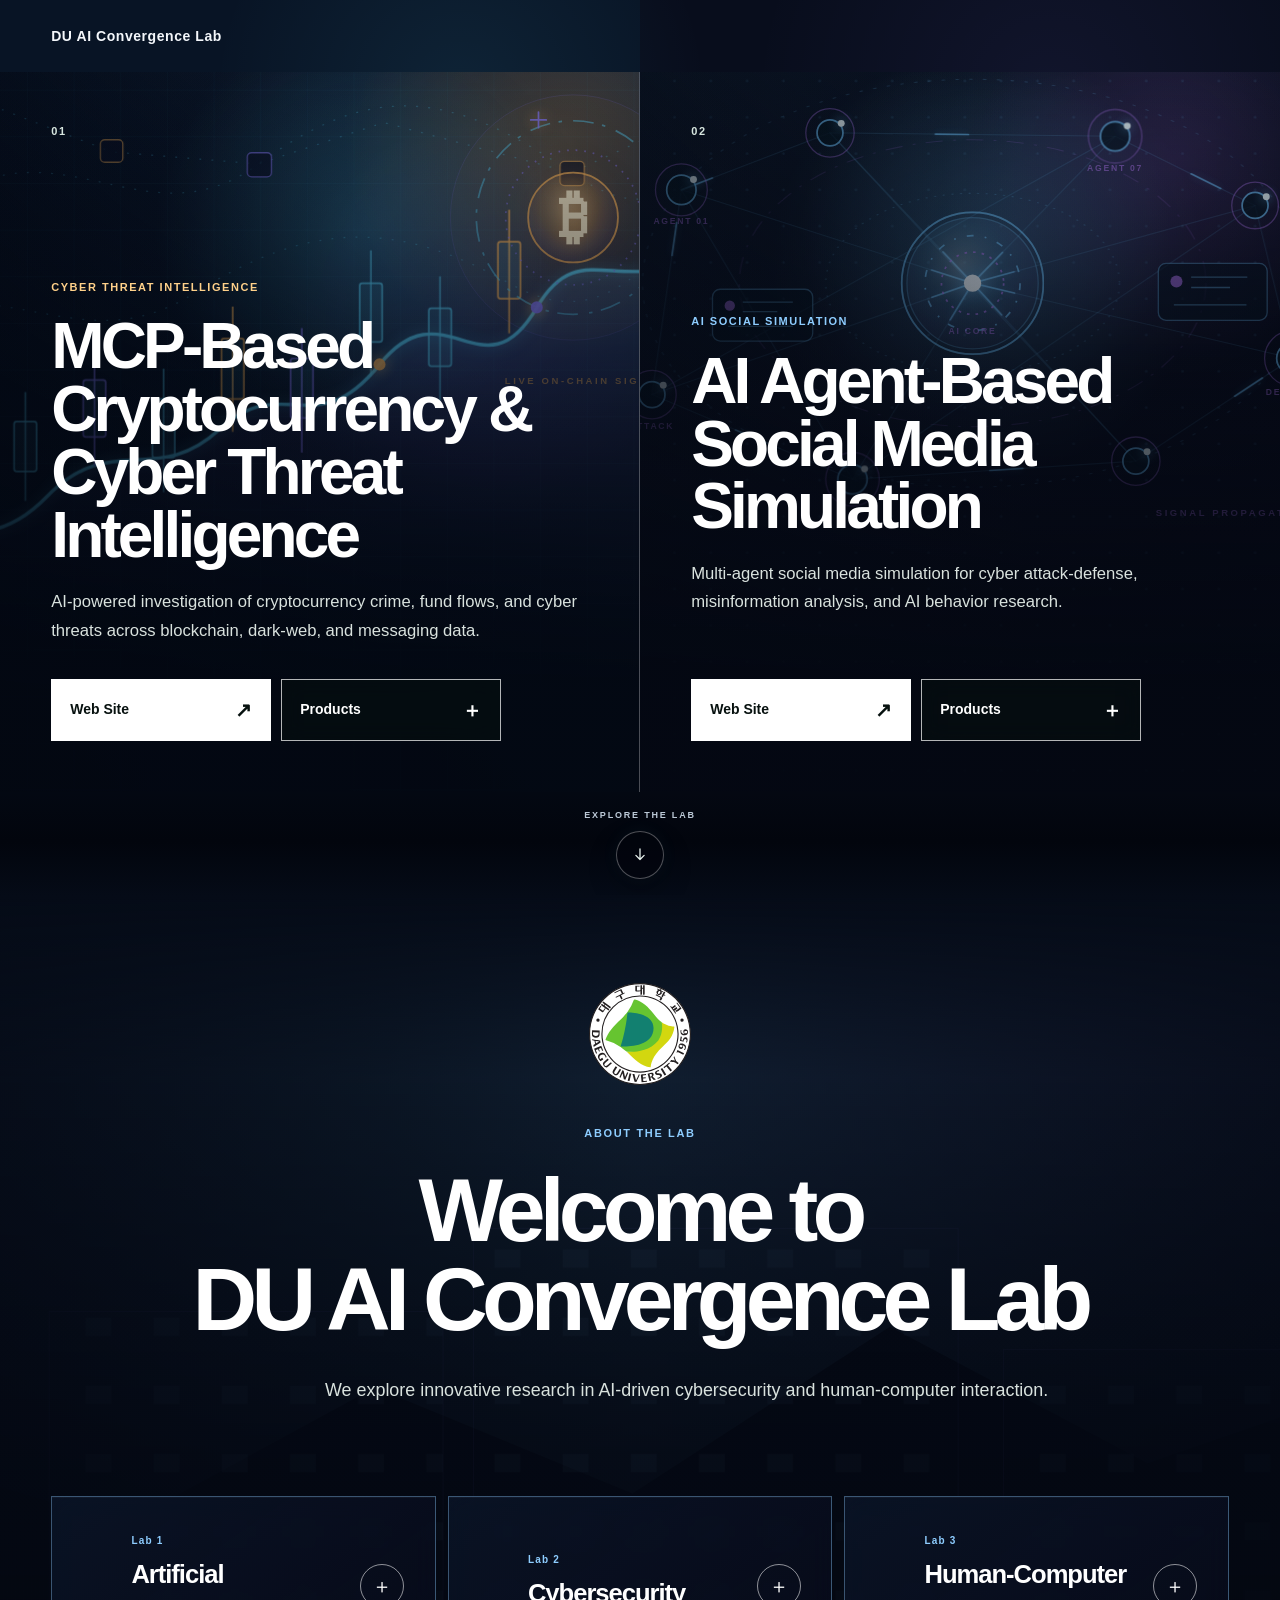
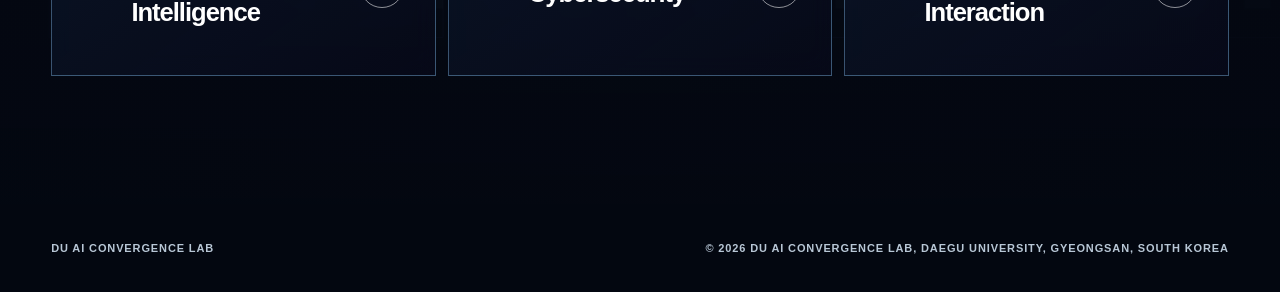
==== commit 8455aa75: "교수님 피드백 수정본" ====
--- a/index.html
+++ b/index.html
@@ -9,10 +9,10 @@
     />
     <meta name="theme-color" content="#07110f" />
 
-    <title>CySec Lab — Main</title>
+    <title>DU AI Convergence Lab</title>
 
     <link rel="icon" href="assets/Daegu_Univ_Logo.svg" type="image/svg+xml" />
-    <link rel="stylesheet" href="styles.css?v=20260820-11" />
+    <link rel="stylesheet" href="styles.css?v=20260820-12" />
   </head>
 
   <body class="home-page">
@@ -20,11 +20,10 @@
 
     <!-- 상단바 -->
     <header class="site-header">
-      <a class="site-label" href="index.html" aria-label="Main page">  
-        <span>Cysec LAB</span>
+      <a class="site-label" href="index.html" aria-label="Main page">
+        <span>DU AI Convergence Lab</span>
       </a>
 
-      <p>INFORMATION SECURITY RESEARCH</p>
     </header>
 
     <main id="main-content">
@@ -526,9 +525,8 @@
             <header class="professor-profile__hero">
               <div class="professor-profile__identity">
                 <h2 id="professor-1-name">Jiyeon Kim</h2>
-                <p class="professor-profile__position">Daegu University</p>
                 <p class="professor-profile__description" id="professor-1-description">
-                  Cybersecurity, Digital Forensics, AI-Integrated Security, and Cloud & IoT Security
+                  Daegu University, Dept. of Computer Engineering
                 </p>
               </div>
 
@@ -876,8 +874,8 @@
                       </header>
                       <ol class="professor-publication-list">
                         <li class="professor-publication">
-                          <p class="professor-publication__authors" lang="ko">
-                            이현우, 박은영, 김순철, 김지연
+                          <p class="professor-publication__authors">
+                            Hyeon-Woo Lee, Eun-Young Park, Sooncheol Kim, and Jiyeon Kim
                           </p>
                           <h5>
                             <a
@@ -885,15 +883,12 @@
                               target="_blank"
                               rel="noreferrer"
                             >
-                              <span lang="ko">믹싱 트랜잭션에 서브그래프 생성을 통한 GNN 기반 비트코인 믹싱 탐지 기술</span>
+                              A GNN-Based Bitcoin Mixing Detection Method via Subgraph Generation of Mixing Transactions
                               <span aria-hidden="true">↗</span>
                             </a>
                           </h5>
-                          <p class="professor-publication__translation" lang="en">
-                            A GNN-Based Bitcoin Mixing Detection Method via Subgraph Generation of Mixing Transactions
-                          </p>
-                          <p class="professor-publication__details">
-                            <cite lang="ko">한국컴퓨터정보학회논문지</cite>
+                          <p class="professor-publication__details">
+                            <cite>Journal of The Korea Society of Computer and Information</cite>
                             <span>Vol. 31, No. 2</span>
                             <span>pp. 139–151</span>
                             <time datetime="2026-02">February 2026</time>
@@ -902,8 +897,8 @@
                           </p>
                         </li>
                         <li class="professor-publication">
-                          <p class="professor-publication__authors" lang="ko">
-                            신진우, 강동원, 김지연
+                          <p class="professor-publication__authors">
+                            Jinwoo Shin, Dong-Won Kang, and Jiyeon Kim
                           </p>
                           <h5>
                             <a
@@ -911,15 +906,12 @@
                               target="_blank"
                               rel="noreferrer"
                             >
-                              <span lang="ko">다크웹 범죄 서비스 분류를 위한 머신러닝 기반 애플리케이션 계층 네트워크 핑거프린팅 연구</span>
+                              Machine Learning-Based Application-Layer Network Fingerprinting for Dark Web Criminal Service Classification
                               <span aria-hidden="true">↗</span>
                             </a>
                           </h5>
-                          <p class="professor-publication__translation" lang="en">
-                            Machine Learning-Based Application-Layer Network Fingerprinting for Dark Web Criminal Service Classification
-                          </p>
-                          <p class="professor-publication__details">
-                            <cite lang="ko">한국컴퓨터정보학회논문지</cite>
+                          <p class="professor-publication__details">
+                            <cite>Journal of The Korea Society of Computer and Information</cite>
                             <span>Vol. 30, No. 12</span>
                             <span>pp. 195–204</span>
                             <time datetime="2025-12">December 2025</time>
@@ -928,8 +920,8 @@
                           </p>
                         </li>
                         <li class="professor-publication">
-                          <p class="professor-publication__authors" lang="ko">
-                            김진경, 박은영, 김다솔, 김초원, 김지연
+                          <p class="professor-publication__authors">
+                            Jin-Gyeong Kim, Eun-Young Park, Da-Sol Kim, Cho-Won Kim, and Jiyeon Kim
                           </p>
                           <h5>
                             <a
@@ -942,7 +934,7 @@
                             </a>
                           </h5>
                           <p class="professor-publication__details">
-                            <cite lang="ko">한국컴퓨터정보학회논문지</cite>
+                            <cite>Journal of The Korea Society of Computer and Information</cite>
                             <span>Vol. 29, No. 10</span>
                             <span>pp. 207–218</span>
                             <time datetime="2024-10">October 2024</time>
@@ -951,8 +943,8 @@
                           </p>
                         </li>
                         <li class="professor-publication">
-                          <p class="professor-publication__authors" lang="ko">
-                            박은영, 김지연, 김창훈
+                          <p class="professor-publication__authors">
+                            Eun-Young Park, Jiyeon Kim, and Chang-Hoon Kim
                           </p>
                           <h5>
                             <a
@@ -965,7 +957,7 @@
                             </a>
                           </h5>
                           <p class="professor-publication__details">
-                            <cite lang="ko">한국컴퓨터정보학회논문지</cite>
+                            <cite>Journal of The Korea Society of Computer and Information</cite>
                             <span>Vol. 29, No. 2</span>
                             <span>pp. 109–118</span>
                             <time datetime="2024-02">February 2024</time>
@@ -974,8 +966,8 @@
                           </p>
                         </li>
                         <li class="professor-publication">
-                          <p class="professor-publication__authors" lang="ko">
-                            조경현, 조재한, 이현우, 김지연
+                          <p class="professor-publication__authors">
+                            Kyeong-Hyun Cho, Jae-Han Cho, Hyeon-Woo Lee, and Jiyeon Kim
                           </p>
                           <h5>
                             <a
@@ -983,15 +975,12 @@
                               target="_blank"
                               rel="noreferrer"
                             >
-                              <span lang="ko">Amazon S3 제로 트러스트 모델 설계 및 포렌식 분석</span>
+                              Design and Forensic Analysis of a Zero Trust Model for Amazon S3
                               <span aria-hidden="true">↗</span>
                             </a>
                           </h5>
-                          <p class="professor-publication__translation" lang="en">
-                            Design and Forensic Analysis of a Zero Trust Model for Amazon S3
-                          </p>
-                          <p class="professor-publication__details">
-                            <cite lang="ko">정보보호학회논문지</cite>
+                          <p class="professor-publication__details">
+                            <cite>Journal of The Korea Institute of Information Security and Cryptology</cite>
                             <span>Vol. 33, No. 2</span>
                             <span>pp. 295–303</span>
                             <time datetime="2023-04">April 2023</time>
@@ -1000,8 +989,8 @@
                           </p>
                         </li>
                         <li class="professor-publication">
-                          <p class="professor-publication__authors" lang="ko">
-                            조재한, 박재민, 김태협, 이승욱, 김지연
+                          <p class="professor-publication__authors">
+                            Jae Han Cho, Jae Min Park, Tae Hyeop Kim, Seung Wook Lee, and Jiyeon Kim
                           </p>
                           <h5>
                             <a
@@ -1009,15 +998,12 @@
                               target="_blank"
                               rel="noreferrer"
                             >
-                              <span lang="ko">머신러닝 기반 클라우드 웹 애플리케이션 HTTP DoS 공격 탐지</span>
+                              Machine Learning-Based Detection of HTTP DoS Attacks for Cloud Web Applications
                               <span aria-hidden="true">↗</span>
                             </a>
                           </h5>
-                          <p class="professor-publication__translation" lang="en">
-                            Machine Learning-Based Detection of HTTP DoS Attacks for Cloud Web Applications
-                          </p>
-                          <p class="professor-publication__details">
-                            <cite lang="ko">스마트미디어저널</cite>
+                          <p class="professor-publication__details">
+                            <cite>Smart Media Journal</cite>
                             <span>Vol. 12, No. 2</span>
                             <span>pp. 66–75</span>
                             <time datetime="2023-03">March 2023</time>
@@ -1182,17 +1168,16 @@
             <header class="professor-profile__hero">
               <div class="professor-profile__identity">
                 <p class="professor-profile__eyebrow">FACULTY PROFILE · 02</p>
-                <h2 id="professor-2-name">교수 2</h2>
-                <p class="professor-profile__position">직책 · 소속</p>
+                <h2 id="professor-2-name">Joonhyuk Yoo</h2>
                 <p class="professor-profile__description" id="professor-2-description">
-                  교수님의 소개와 주요 연구 분야를 입력하세요.
+                  Daegu University, Dept. of Cybersecurity
                 </p>
               </div>
 
               <figure class="professor-profile__photo">
                 <!-- 실제 사진을 추가한 뒤 아래 src 경로만 교체하세요. -->
                 <img
-                  src="assets/placeholders/professor-photo.svg"
+                  src="assets/images/joonhyuk.png"
                   alt="교수 2 사진 자리"
                   width="800"
                   height="1000"
@@ -1202,24 +1187,9 @@
 
             <div class="professor-profile__body">
               <section class="professor-category-grid" aria-label="교수 2 연구 실적">
-                <details class="professor-category professor-category--projects">
+                <details class="professor-category professor-category--publications">
                   <summary class="professor-category__summary">
                     <span>01</span>
-                    <div>
-                      <small>RESEARCH ACTIVITY</small>
-                      <h3>Projects</h3>
-                    </div>
-                    <span class="professor-category__toggle" aria-hidden="true"></span>
-                  </summary>
-                  <div class="professor-category__content">
-                    <h4>Project title</h4>
-                    <p>프로젝트명, 수행 기간, 역할과 주요 내용을 입력하세요.</p>
-                  </div>
-                </details>
-
-                <details class="professor-category professor-category--publications">
-                  <summary class="professor-category__summary">
-                    <span>02</span>
                     <div>
                       <small>RESEARCH PAPERS</small>
                       <h3>Publications</h3>
@@ -1227,14 +1197,228 @@
                     <span class="professor-category__toggle" aria-hidden="true"></span>
                   </summary>
                   <div class="professor-category__content">
-                    <h4>Publication title</h4>
-                    <p>논문명, 저자, 학술지와 발행 연도를 입력하세요.</p>
+                    <section
+                      class="professor-publication-group"
+                      aria-labelledby="professor-2-international-publications"
+                    >
+                      <header class="professor-publication-group__heading">
+                        <span>INTERNATIONAL</span>
+                        <h4 id="professor-2-international-publications">
+                          International Publications
+                        </h4>
+                      </header>
+
+                      <ol class="professor-publication-list">
+                        <li class="professor-publication">
+                          <p class="professor-publication__authors">Joonhyuk Yoo and Guenwoo Ban</p>
+                          <h5>
+                            <a
+                              href="https://www.mdpi.com/1424-8220/25/9/2918"
+                              target="_blank"
+                              rel="noreferrer"
+                            >
+                              Efficient Deep Learning Model Compression for Sensor-Based Vision
+                              Systems via Outlier-Aware Quantization
+                              <span aria-hidden="true">↗</span>
+                            </a>
+                          </h5>
+                          <p class="professor-publication__details">
+                            <cite>Sensors</cite>
+                            <span>MDPI</span>
+                            <span>Vol. 25</span>
+                            <span>Article 2918</span>
+                            <time datetime="2025-05-06">May 6, 2025</time>
+                          </p>
+                        </li>
+
+                        <li class="professor-publication">
+                          <p class="professor-publication__authors">
+                            Kyung-Pil Gwon and Joonhyuk Yoo
+                          </p>
+                          <h5>
+                            <a
+                              href="https://www.mdpi.com/2079-9292/12/6/1421"
+                              target="_blank"
+                              rel="noreferrer"
+                            >
+                              Out-of-Distribution (OOD) Detection and Generalization Improved by
+                              Augmenting Adversarial Mixup Samples
+                              <span aria-hidden="true">↗</span>
+                            </a>
+                          </h5>
+                          <p class="professor-publication__details">
+                            <cite>Electronics</cite>
+                            <span>MDPI</span>
+                            <span>Vol. 12</span>
+                            <span>Article 1421</span>
+                            <time datetime="2023-03-16">March 16, 2023</time>
+                          </p>
+                        </li>
+
+                        <li class="professor-publication">
+                          <p class="professor-publication__authors">Geunwoo Ban and Joonhyuk Yoo</p>
+                          <h5>
+                            <a
+                              href="https://www.mdpi.com/2076-3417/11/20/9632"
+                              target="_blank"
+                              rel="noreferrer"
+                            >
+                              RT-SPeeDet: Real-Time IP–CNN-Based Small Pit Defect Detection for
+                              Automatic Film Manufacturing Inspection
+                              <span aria-hidden="true">↗</span>
+                            </a>
+                          </h5>
+                          <p class="professor-publication__details">
+                            <cite>Applied Sciences</cite>
+                            <span>MDPI</span>
+                            <span>Vol. 11</span>
+                            <span>Article 9632</span>
+                            <time datetime="2021-10-15">October 15, 2021</time>
+                          </p>
+                        </li>
+                      </ol>
+                    </section>
+
+                    <section
+                      class="professor-publication-group professor-publication-group--domestic"
+                      aria-labelledby="professor-2-domestic-publications"
+                    >
+                      <header class="professor-publication-group__heading">
+                        <span>DOMESTIC</span>
+                        <h4 id="professor-2-domestic-publications">Domestic Publications</h4>
+                      </header>
+
+                      <ol class="professor-publication-list">
+                        <li class="professor-publication">
+                          <p class="professor-publication__authors">
+                            Joonhyuk Yoo and Hyun-Seok Song
+                          </p>
+                          <h5>
+                            <a
+                              href="https://jicrs.icros.org/xml/47226/47226.pdf"
+                              target="_blank"
+                              rel="noreferrer"
+                            >
+                              SSL4STR: Enhancing Korean Scene Text Recognition Performance Using
+                              Self-Supervised Learning With Masked Auto-Encoder
+                              <span aria-hidden="true">↗</span>
+                            </a>
+                          </h5>
+                          <p class="professor-publication__details">
+                            <cite>Journal of Institute of Control, Robotics and Systems</cite>
+                            <span>Institute of Control, Robotics and Systems</span>
+                            <span>Vol. 31</span>
+                            <span>p. 517</span>
+                            <time datetime="2025-05-01">May 1, 2025</time>
+                            <span class="professor-publication__impact">KCI</span>
+                          </p>
+                        </li>
+
+                        <li class="professor-publication">
+                          <p class="professor-publication__authors">
+                            Seung-Jae Ham, Joonhyuk Yoo, Min-Soo Kang, and Sung-Woo Jung
+                          </p>
+                          <h5>
+                            A Deep Learning-Based Automated Flood Barrier System Using Predictions
+                            of River Overflow and Vehicle Inundation Risk
+                          </h5>
+                          <p class="professor-publication__details">
+                            <cite>IEMEK Journal of Embedded Systems and Applications</cite>
+                            <span>IEMEK</span>
+                            <span>Vol. 18</span>
+                            <span>p. 133</span>
+                            <time datetime="2023-06-15">June 15, 2023</time>
+                            <span class="professor-publication__impact">KCI</span>
+                          </p>
+                        </li>
+
+                        <li class="professor-publication">
+                          <p class="professor-publication__authors">
+                            Ha-Eun Kim, Joonhyuk Yoo, Young-Wook Park, Si-Eun Yoo, and Sung-Woo Jung
+                          </p>
+                          <h5>
+                            Improving Stock Price Prediction Performance through Ensemble Learning
+                            of News Sentiment
+                          </h5>
+                          <p class="professor-publication__details">
+                            <cite>IEMEK Journal of Embedded Systems and Applications</cite>
+                            <span>IEMEK</span>
+                            <span>Vol. 17</span>
+                            <span>p. 51</span>
+                            <time datetime="2022-02-15">February 15, 2022</time>
+                            <span class="professor-publication__impact">KCI</span>
+                          </p>
+                        </li>
+
+                        <li class="professor-publication">
+                          <p class="professor-publication__authors">
+                            Sung-Woo Jung, Joonhyuk Yoo, and Eun-Chul Kim
+                          </p>
+                          <h5>
+                            CAPS: Autonomous Child Abuse Protection System Based on Deep Learning
+                            with CCTV Video
+                          </h5>
+                          <p class="professor-publication__details">
+                            <cite>Journal of Institute of Control, Robotics and Systems</cite>
+                            <span>Institute of Control, Robotics and Systems</span>
+                            <span>Vol. 27</span>
+                            <span>p. 1029</span>
+                            <time datetime="2021-12-31">December 31, 2021</time>
+                            <span class="professor-publication__impact">KCI</span>
+                          </p>
+                        </li>
+
+                        <li class="professor-publication">
+                          <p class="professor-publication__authors">Geun-Woo Ban and Joonhyuk Yoo</p>
+                          <h5>
+                            <a
+                              href="https://engjournal.kics.or.kr/digital-library/37398"
+                              target="_blank"
+                              rel="noreferrer"
+                            >
+                              SWNQ: Scaled Weight Normalization Based Post-Training Quantization
+                              Method
+                              <span aria-hidden="true">↗</span>
+                            </a>
+                          </h5>
+                          <p class="professor-publication__details">
+                            <cite>
+                              The Journal of Korean Institute of Communications and Information
+                              Sciences
+                            </cite>
+                            <span>Korean Institute of Communications and Information Sciences</span>
+                            <span>Vol. 46</span>
+                            <span>p. 583</span>
+                            <time datetime="2021-03-31">March 31, 2021</time>
+                            <span class="professor-publication__impact">KCI</span>
+                          </p>
+                        </li>
+
+                        <li class="professor-publication">
+                          <p class="professor-publication__authors">
+                            Kyung-Pil Gwon and Joonhyuk Yoo
+                          </p>
+                          <h5>
+                            Adversarial Data Mixup: A Method for Improving Robustness to
+                            Out-of-Distribution Data and Reliability of Inference Results
+                          </h5>
+                          <p class="professor-publication__details">
+                            <cite>IEMEK Journal of Embedded Systems and Applications</cite>
+                            <span>IEMEK</span>
+                            <span>Vol. 16</span>
+                            <span>p. 1</span>
+                            <time datetime="2021-02-28">February 28, 2021</time>
+                            <span class="professor-publication__impact">KCI</span>
+                          </p>
+                        </li>
+                      </ol>
+                    </section>
                   </div>
                 </details>
 
                 <details class="professor-category professor-category--patents">
                   <summary class="professor-category__summary">
-                    <span>03</span>
+                    <span>02</span>
                     <div>
                       <small>INTELLECTUAL PROPERTY</small>
                       <h3>Patents</h3>
@@ -1242,8 +1426,150 @@
                     <span class="professor-category__toggle" aria-hidden="true"></span>
                   </summary>
                   <div class="professor-category__content">
-                    <h4>Patent title</h4>
-                    <p>특허명, 출원·등록 번호와 현재 상태를 입력하세요.</p>
+                    <ol class="professor-patent-list">
+                      <li class="professor-patent">
+                        <header class="professor-patent__header">
+                          <span class="professor-patent__status professor-patent__status--applied">Applied</span>
+                          <time datetime="2024-10-31">October 31, 2024</time>
+                        </header>
+                        <p class="professor-patent__inventors">
+                          Joonhyuk Yoo and Hyun-Seok Song
+                        </p>
+                        <h4>
+                          Apparatus and Method for Improved Korean Character Recognition, and
+                          Recording Medium
+                        </h4>
+                        <dl class="professor-patent__numbers">
+                          <div>
+                            <dt>Application No.</dt>
+                            <dd>10-2024-0151851</dd>
+                          </div>
+                          <div>
+                            <dt>Applicant</dt>
+                            <dd>Daegu University Industry-Academic Cooperation Foundation</dd>
+                          </div>
+                          <div>
+                            <dt>Patent Office</dt>
+                            <dd>Korean Intellectual Property Office</dd>
+                          </div>
+                        </dl>
+                      </li>
+
+                      <li class="professor-patent">
+                        <header class="professor-patent__header">
+                          <span class="professor-patent__status professor-patent__status--granted">Granted</span>
+                          <time datetime="2024-10-23">October 23, 2024</time>
+                        </header>
+                        <p class="professor-patent__inventors">
+                          Joonhyuk Yoo and Sung-Woo Jung
+                        </p>
+                        <h4>
+                          Autonomous Deep Learning-Based Abuse Detection System Using Surveillance
+                          Camera Video
+                        </h4>
+                        <dl class="professor-patent__numbers">
+                          <div>
+                            <dt>Registration No.</dt>
+                            <dd>10-2722580</dd>
+                          </div>
+                          <div>
+                            <dt>Application No.</dt>
+                            <dd>10-2022-0006453</dd>
+                          </div>
+                          <div>
+                            <dt>Rights Holder</dt>
+                            <dd>Daegu University Industry-Academic Cooperation Foundation</dd>
+                          </div>
+                          <div>
+                            <dt>Patent Office</dt>
+                            <dd>Korean Intellectual Property Office</dd>
+                          </div>
+                        </dl>
+                      </li>
+
+                      <li class="professor-patent">
+                        <header class="professor-patent__header">
+                          <span class="professor-patent__status professor-patent__status--applied">Applied</span>
+                          <time datetime="2023-01-19">January 19, 2023</time>
+                        </header>
+                        <p class="professor-patent__inventors">
+                          Joonhyuk Yoo and Min-Soo Kang
+                        </p>
+                        <h4>
+                          Deep Learning-Based Method for Predicting Vehicle Inundation Risk for
+                          Automated Flood Barriers
+                        </h4>
+                        <dl class="professor-patent__numbers">
+                          <div>
+                            <dt>Application No.</dt>
+                            <dd>10-2023-0007770</dd>
+                          </div>
+                          <div>
+                            <dt>Applicant</dt>
+                            <dd>Daegu University Industry-Academic Cooperation Foundation</dd>
+                          </div>
+                          <div>
+                            <dt>Patent Office</dt>
+                            <dd>Korean Intellectual Property Office</dd>
+                          </div>
+                        </dl>
+                      </li>
+
+                      <li class="professor-patent">
+                        <header class="professor-patent__header">
+                          <span class="professor-patent__status professor-patent__status--applied">Applied</span>
+                          <time datetime="2022-01-17">January 17, 2022</time>
+                        </header>
+                        <p class="professor-patent__inventors">Joonhyuk Yoo</p>
+                        <h4>
+                          Autonomous Deep Learning-Based Abuse Detection System Using Surveillance
+                          Camera Video
+                        </h4>
+                        <dl class="professor-patent__numbers">
+                          <div>
+                            <dt>Application No.</dt>
+                            <dd>10-2022-0006453</dd>
+                          </div>
+                          <div>
+                            <dt>Applicant</dt>
+                            <dd>Daegu University Industry-Academic Cooperation Foundation</dd>
+                          </div>
+                          <div>
+                            <dt>Patent Office</dt>
+                            <dd>Korean Intellectual Property Office</dd>
+                          </div>
+                        </dl>
+                      </li>
+
+                      <li class="professor-patent">
+                        <header class="professor-patent__header">
+                          <span class="professor-patent__status professor-patent__status--applied">Applied</span>
+                          <time datetime="2020-12-10">December 10, 2020</time>
+                        </header>
+                        <p class="professor-patent__inventors">
+                          Joonhyuk Yoo and Sung-Woo Jung
+                        </p>
+                        <h4>
+                          Drone-Mounted Training Apparatus for Wildfire Detection, Training Method
+                          for Wildfire Detection, Wildfire Detection Apparatus, and Wildfire
+                          Detection Method
+                        </h4>
+                        <dl class="professor-patent__numbers">
+                          <div>
+                            <dt>Application No.</dt>
+                            <dd>10-2020-0172383</dd>
+                          </div>
+                          <div>
+                            <dt>Applicant</dt>
+                            <dd>Daegu University Industry-Academic Cooperation Foundation</dd>
+                          </div>
+                          <div>
+                            <dt>Patent Office</dt>
+                            <dd>Korean Intellectual Property Office</dd>
+                          </div>
+                        </dl>
+                      </li>
+                    </ol>
                   </div>
                 </details>
               </section>
@@ -1259,17 +1585,16 @@
             <header class="professor-profile__hero">
               <div class="professor-profile__identity">
                 <p class="professor-profile__eyebrow">FACULTY PROFILE · 03</p>
-                <h2 id="professor-3-name">교수 3</h2>
-                <p class="professor-profile__position">직책 · 소속</p>
+                <h2 id="professor-3-name">Miran Lee</h2>
                 <p class="professor-profile__description" id="professor-3-description">
-                  교수님의 소개와 주요 연구 분야를 입력하세요.
+                  Daegu University, Dept. of Computer Software
                 </p>
               </div>
 
               <figure class="professor-profile__photo">
                 <!-- 실제 사진을 추가한 뒤 아래 src 경로만 교체하세요. -->
                 <img
-                  src="assets/placeholders/professor-photo.svg"
+                  src="assets/images/leemr.jpg"
                   alt="교수 3 사진 자리"
                   width="800"
                   height="1000"
@@ -1279,24 +1604,9 @@
 
             <div class="professor-profile__body">
               <section class="professor-category-grid" aria-label="교수 3 연구 실적">
-                <details class="professor-category professor-category--projects">
+                <details class="professor-category professor-category--publications">
                   <summary class="professor-category__summary">
                     <span>01</span>
-                    <div>
-                      <small>RESEARCH ACTIVITY</small>
-                      <h3>Projects</h3>
-                    </div>
-                    <span class="professor-category__toggle" aria-hidden="true"></span>
-                  </summary>
-                  <div class="professor-category__content">
-                    <h4>Project title</h4>
-                    <p>프로젝트명, 수행 기간, 역할과 주요 내용을 입력하세요.</p>
-                  </div>
-                </details>
-
-                <details class="professor-category professor-category--publications">
-                  <summary class="professor-category__summary">
-                    <span>02</span>
                     <div>
                       <small>RESEARCH PAPERS</small>
                       <h3>Publications</h3>
@@ -1304,14 +1614,287 @@
                     <span class="professor-category__toggle" aria-hidden="true"></span>
                   </summary>
                   <div class="professor-category__content">
-                    <h4>Publication title</h4>
-                    <p>논문명, 저자, 학술지와 발행 연도를 입력하세요.</p>
+                    <section
+                      class="professor-publication-group"
+                      aria-labelledby="professor-3-international-publications"
+                    >
+                      <header class="professor-publication-group__heading">
+                        <span>INTERNATIONAL</span>
+                        <h4 id="professor-3-international-publications">
+                          International Publications
+                        </h4>
+                      </header>
+
+                      <ol class="professor-publication-list">
+                        <li class="professor-publication">
+                          <p class="professor-publication__authors">Min-Jeong Lee and Miran Lee</p>
+                          <h5>
+                            Performance Improvement of Speech Emotion Recognition Using ResNet
+                            Model with Data Augmentation-Saturation
+                          </h5>
+                          <p class="professor-publication__details">
+                            <cite>Applied Sciences</cite>
+                            <span>MDPI</span>
+                            <span>Vol. 15</span>
+                            <span>Article 2088</span>
+                            <time datetime="2025-02-17">February 17, 2025</time>
+                          </p>
+                        </li>
+
+                        <li class="professor-publication">
+                          <p class="professor-publication__authors">
+                            Miran Lee, Min-Jeong Lee, and Soo-Young Kim
+                          </p>
+                          <h5>
+                            Siamese and Triplet Network-Based Pain Expression in Robotic Avatars
+                            for Care and Nursing Training
+                          </h5>
+                          <p class="professor-publication__details">
+                            <cite>Frontiers in Robotics and AI</cite>
+                            <span>Frontiers</span>
+                            <span>Vol. 11</span>
+                            <span>p. 1</span>
+                            <time datetime="2024-09-26">September 26, 2024</time>
+                          </p>
+                        </li>
+
+                        <li class="professor-publication">
+                          <p class="professor-publication__authors">
+                            Jae-Kyung Lee, Kyung-Ae Cha, and Miran Lee
+                          </p>
+                          <h5>
+                            Multi-Modal System for Walking Safety for the Visually Impaired:
+                            Multi-Object Detection and Natural Language Generation
+                          </h5>
+                          <p class="professor-publication__details">
+                            <cite>Applied Sciences</cite>
+                            <span>MDPI</span>
+                            <span>Vol. 14</span>
+                            <span>Article 7643</span>
+                            <time datetime="2024-09-01">September 1, 2024</time>
+                          </p>
+                        </li>
+
+                        <li class="professor-publication">
+                          <p class="professor-publication__authors">Young-Hoon Shin and Miran Lee</p>
+                          <h5>
+                            Development of Sensory Virtual Reality Interface Using EMG
+                            Signal-Based Grip Strength Reflection System
+                          </h5>
+                          <p class="professor-publication__details">
+                            <cite>Applied Sciences</cite>
+                            <span>MDPI</span>
+                            <span>Vol. 14</span>
+                            <span>pp. 4415-1</span>
+                            <time datetime="2024-06-01">June 1, 2024</time>
+                          </p>
+                        </li>
+
+                        <li class="professor-publication">
+                          <p class="professor-publication__authors">Miran Lee</p>
+                          <h5>
+                            Effects of Repetitive ROM Exercise Training Using a Patient Robot
+                            with Musculoskeletal Symptoms
+                          </h5>
+                          <p class="professor-publication__details">
+                            <cite>Intelligent Service Robotics</cite>
+                            <span>Springer Heidelberg</span>
+                            <span>Vol. 17</span>
+                            <span>p. 631</span>
+                            <time datetime="2024-02-29">February 29, 2024</time>
+                          </p>
+                        </li>
+
+                        <li class="professor-publication">
+                          <p class="professor-publication__authors">
+                            Miran Lee, Joo-Ho Lee, and Min-Jeong Lee
+                          </p>
+                          <h5>
+                            RU-FEMOIN—A Database of Facial Expressions: Utilization for Robotic
+                            Mood Transition of Patient Robots
+                          </h5>
+                          <p class="professor-publication__details">
+                            <cite>Expert Systems with Applications</cite>
+                            <span>Elsevier</span>
+                            <span>Vol. 234</span>
+                            <span>Article 120907</span>
+                            <time datetime="2023-12-30">December 30, 2023</time>
+                          </p>
+                        </li>
+
+                        <li class="professor-publication">
+                          <p class="professor-publication__authors">
+                            Miran Lee, Wei Qun, Soo-Min Lee, and Hee-Jun Park
+                          </p>
+                          <h5>
+                            DDM-HSA: Dual Deterministic Model-Based Heart Sound Analysis for Daily
+                            Life Monitoring
+                          </h5>
+                          <p class="professor-publication__details">
+                            <cite>Sensors</cite>
+                            <span>MDPI</span>
+                            <span>Vol. 23</span>
+                            <span>Article 2423</span>
+                            <time datetime="2023-03-01">March 1, 2023</time>
+                          </p>
+                        </li>
+
+                        <li class="professor-publication">
+                          <p class="professor-publication__authors">
+                            Hee-Jun Park, Wei Qun, Miran Lee, and Soo-Min Lee
+                          </p>
+                          <h5>
+                            Novel Design of a Multimodal Technology-Based Smart Stethoscope for
+                            Personal Cardiovascular Health Monitoring
+                          </h5>
+                          <p class="professor-publication__details">
+                            <cite>Sensors</cite>
+                            <span>MDPI</span>
+                            <span>Vol. 22</span>
+                            <span>p. 1</span>
+                            <time datetime="2022-09-01">September 1, 2022</time>
+                          </p>
+                        </li>
+
+                        <li class="professor-publication">
+                          <p class="professor-publication__authors">
+                            Miran Lee, Deok-Hwan Kim, and Joo-Ho Lee
+                          </p>
+                          <h5>
+                            Gender Recognition Using Optimal Gait Feature Based on Recursive
+                            Feature Elimination in Normal Walking
+                          </h5>
+                          <p class="professor-publication__details">
+                            <cite>Expert Systems with Applications</cite>
+                            <span>Elsevier</span>
+                            <span>Vol. 189</span>
+                            <span>Article 116040</span>
+                            <time datetime="2022-03-01">March 1, 2022</time>
+                          </p>
+                        </li>
+                      </ol>
+                    </section>
+
+                    <section
+                      class="professor-publication-group professor-publication-group--domestic"
+                      aria-labelledby="professor-3-domestic-publications"
+                    >
+                      <header class="professor-publication-group__heading">
+                        <span>DOMESTIC</span>
+                        <h4 id="professor-3-domestic-publications">Domestic Publications</h4>
+                      </header>
+
+                      <ol class="professor-publication-list">
+                        <li class="professor-publication">
+                          <p class="professor-publication__authors">
+                            Min-Jeong Lee, Young-Hoon Shin, Miran Lee, and Soo-Young Kim
+                          </p>
+                          <h5>
+                            Development of an LELC-Type Human-Centric Lighting Control Scenario
+                            for Energy Saving and Life Care
+                          </h5>
+                          <p class="professor-publication__details">
+                            <cite>Journal of Korean Institute of Intelligent Systems</cite>
+                            <span>Korean Institute of Intelligent Systems</span>
+                            <span>Vol. 35</span>
+                            <span>p. 25</span>
+                            <time datetime="2025-02-28">February 28, 2025</time>
+                            <span class="professor-publication__impact">KCI</span>
+                          </p>
+                        </li>
+
+                        <li class="professor-publication">
+                          <p class="professor-publication__authors">Seong-Min Lee and Miran Lee</p>
+                          <h5>
+                            Analysis of Heart Rate Variability Parameters According to the Color
+                            Temperature of a Virtual Reality Head-Mounted Display
+                          </h5>
+                          <p class="professor-publication__details">
+                            <cite>Journal of Korean Institute of Intelligent Systems</cite>
+                            <span>Korean Institute of Intelligent Systems</span>
+                            <span>Vol. 34</span>
+                            <span>p. 455</span>
+                            <time datetime="2024-10-31">October 31, 2024</time>
+                            <span class="professor-publication__impact">KCI</span>
+                          </p>
+                        </li>
+
+                        <li class="professor-publication">
+                          <p class="professor-publication__authors">
+                            Jae-Kyung Lee, Kyung-Ae Cha, and Miran Lee
+                          </p>
+                          <h5>
+                            A Multi-Object Detection and Natural Language Alert System for Safe
+                            Walking by the Visually Impaired
+                          </h5>
+                          <p class="professor-publication__details">
+                            <cite>Journal of Korea Multimedia Society</cite>
+                            <span>Korea Multimedia Society</span>
+                            <span>Vol. 27</span>
+                            <span>p. 842</span>
+                            <time datetime="2024-08-30">August 30, 2024</time>
+                            <span class="professor-publication__impact">KCI</span>
+                          </p>
+                        </li>
+
+                        <li class="professor-publication">
+                          <p class="professor-publication__authors">Min-Jeong Lee and Miran Lee</p>
+                          <h5>
+                            A ResNet Model Using the DA-S Technique to Improve Speech Emotion
+                            Recognition Accuracy
+                          </h5>
+                          <p class="professor-publication__details">
+                            <cite>Journal of Korea Multimedia Society</cite>
+                            <span>Korea Multimedia Society</span>
+                            <span>Vol. 27</span>
+                            <span>p. 371</span>
+                            <time datetime="2024-03-29">March 29, 2024</time>
+                            <span class="professor-publication__impact">KCI</span>
+                          </p>
+                        </li>
+
+                        <li class="professor-publication">
+                          <p class="professor-publication__authors">Young-Hoon Shin and Miran Lee</p>
+                          <h5>
+                            Development and Evaluation of a Grip-Strength Feedback System Based on
+                            Surface Electromyography of the Flexor Digitorum Profundus for Sensory
+                            Virtual Reality Interaction
+                          </h5>
+                          <p class="professor-publication__details">
+                            <cite>Journal of Korea Multimedia Society</cite>
+                            <span>Korea Multimedia Society</span>
+                            <span>Vol. 27</span>
+                            <span>p. 436</span>
+                            <time datetime="2024-03-29">March 29, 2024</time>
+                            <span class="professor-publication__impact">KCI</span>
+                          </p>
+                        </li>
+
+                        <li class="professor-publication">
+                          <p class="professor-publication__authors">
+                            Soo-Min Lee, Hee-Jun Park, Miran Lee, and Wei Qun
+                          </p>
+                          <h5>
+                            A Study on the Development of a Heart Sound Analysis Wearable Device
+                            Capable of Multimodal Biosignal Measurement
+                          </h5>
+                          <p class="professor-publication__details">
+                            <cite>Journal of Korea Multimedia Society</cite>
+                            <span>Korea Multimedia Society</span>
+                            <span>Vol. 25</span>
+                            <span>p. 1251</span>
+                            <time datetime="2022-09-25">September 25, 2022</time>
+                            <span class="professor-publication__impact">KCI</span>
+                          </p>
+                        </li>
+                      </ol>
+                    </section>
                   </div>
                 </details>
 
                 <details class="professor-category professor-category--patents">
                   <summary class="professor-category__summary">
-                    <span>03</span>
+                    <span>02</span>
                     <div>
                       <small>INTELLECTUAL PROPERTY</small>
                       <h3>Patents</h3>
@@ -1319,8 +1902,530 @@
                     <span class="professor-category__toggle" aria-hidden="true"></span>
                   </summary>
                   <div class="professor-category__content">
-                    <h4>Patent title</h4>
-                    <p>특허명, 출원·등록 번호와 현재 상태를 입력하세요.</p>
+                    <ol class="professor-patent-list">
+                      <li class="professor-patent">
+                        <header class="professor-patent__header">
+                          <span class="professor-patent__status professor-patent__status--applied">Applied</span>
+                          <time datetime="2024-09-06">September 6, 2024</time>
+                        </header>
+                        <p class="professor-patent__inventors">
+                          Miran Lee, Min-Jeong Lee, Young-Hoon Shin, and Soo-Young Kim
+                        </p>
+                        <h4>
+                          Integrated Human-Centric Lighting Control Method for Energy Saving and
+                          Life Care and Lighting Control Management System Using the Same
+                        </h4>
+                        <dl class="professor-patent__numbers">
+                          <div>
+                            <dt>Application No.</dt>
+                            <dd>10-2024-0121551</dd>
+                          </div>
+                          <div>
+                            <dt>Applicant</dt>
+                            <dd>Daegu University Industry-Academic Cooperation Foundation</dd>
+                          </div>
+                          <div>
+                            <dt>Patent Office</dt>
+                            <dd>Korean Intellectual Property Office</dd>
+                          </div>
+                        </dl>
+                      </li>
+
+                      <li class="professor-patent">
+                        <header class="professor-patent__header">
+                          <span class="professor-patent__status professor-patent__status--applied">Applied</span>
+                          <time datetime="2024-06-13">June 13, 2024</time>
+                        </header>
+                        <p class="professor-patent__inventors">
+                          Miran Lee, Min-Jeong Lee, Young-Hoon Shin, and Soo-Young Kim
+                        </p>
+                        <h4>
+                          Surface Electromyography-Based Grip-Strength Feedback Virtual Reality
+                          Interface and Method for Reflecting Surface Electromyography-Based Grip
+                          Strength in Virtual Reality
+                        </h4>
+                        <dl class="professor-patent__numbers">
+                          <div>
+                            <dt>Application No.</dt>
+                            <dd>10-2024-0076945</dd>
+                          </div>
+                          <div>
+                            <dt>Applicant</dt>
+                            <dd>Daegu University Industry-Academic Cooperation Foundation</dd>
+                          </div>
+                          <div>
+                            <dt>Patent Office</dt>
+                            <dd>Korean Intellectual Property Office</dd>
+                          </div>
+                        </dl>
+                      </li>
+
+                      <li class="professor-patent">
+                        <header class="professor-patent__header">
+                          <span class="professor-patent__status professor-patent__status--applied">Applied</span>
+                          <time datetime="2024-06-13">June 13, 2024</time>
+                        </header>
+                        <p class="professor-patent__inventors">
+                          Miran Lee, Seong-Min Lee, and Soo-Young Kim
+                        </p>
+                        <h4>
+                          System and Method for Automatically Controlling Color Temperature Based
+                          on Stress Parameters in Virtual Reality
+                        </h4>
+                        <dl class="professor-patent__numbers">
+                          <div>
+                            <dt>Application No.</dt>
+                            <dd>10-2024-0076964</dd>
+                          </div>
+                          <div>
+                            <dt>Applicant</dt>
+                            <dd>Daegu University Industry-Academic Cooperation Foundation</dd>
+                          </div>
+                          <div>
+                            <dt>Patent Office</dt>
+                            <dd>Korean Intellectual Property Office</dd>
+                          </div>
+                        </dl>
+                      </li>
+
+                      <li class="professor-patent">
+                        <header class="professor-patent__header">
+                          <span class="professor-patent__status professor-patent__status--applied">Applied</span>
+                          <time datetime="2024-05-31">May 31, 2024</time>
+                        </header>
+                        <p class="professor-patent__inventors">
+                          Miran Lee, Min-Jeong Lee, Young-Hoon Shin, and Soo-Young Kim
+                        </p>
+                        <h4>
+                          Voice-Based Emotion Recognition System and Training Method for
+                          Voice-Based Emotion Recognition
+                        </h4>
+                        <dl class="professor-patent__numbers">
+                          <div>
+                            <dt>Application No.</dt>
+                            <dd>10-2024-0071632</dd>
+                          </div>
+                          <div>
+                            <dt>Applicant</dt>
+                            <dd>Daegu University Industry-Academic Cooperation Foundation</dd>
+                          </div>
+                          <div>
+                            <dt>Patent Office</dt>
+                            <dd>Korean Intellectual Property Office</dd>
+                          </div>
+                        </dl>
+                      </li>
+
+                      <li class="professor-patent">
+                        <header class="professor-patent__header">
+                          <span class="professor-patent__status professor-patent__status--granted">Granted</span>
+                          <time datetime="2024-05-03">May 3, 2024</time>
+                        </header>
+                        <p class="professor-patent__inventors">Miran Lee</p>
+                        <h4>
+                          Method for Expressing Pain in a Care Training Assistance Robot to Improve
+                          Elderly Care Skills and Care Training Assistance Robot System Using the
+                          Same
+                        </h4>
+                        <dl class="professor-patent__numbers">
+                          <div>
+                            <dt>Registration No.</dt>
+                            <dd>10-2664696</dd>
+                          </div>
+                          <div>
+                            <dt>Application No.</dt>
+                            <dd>10-2022-0050225</dd>
+                          </div>
+                          <div>
+                            <dt>Rights Holder</dt>
+                            <dd>Daegu University Industry-Academic Cooperation Foundation</dd>
+                          </div>
+                          <div>
+                            <dt>Patent Office</dt>
+                            <dd>Korean Intellectual Property Office</dd>
+                          </div>
+                        </dl>
+                      </li>
+
+                      <li class="professor-patent">
+                        <header class="professor-patent__header">
+                          <span class="professor-patent__status professor-patent__status--applied">Applied</span>
+                          <time datetime="2024-03-13">March 13, 2024</time>
+                        </header>
+                        <p class="professor-patent__inventors">Miran Lee and Deok-Hwan Kim</p>
+                        <h4>Method and System for Robot Mood Transition for Human-Robot Interaction</h4>
+                        <dl class="professor-patent__numbers">
+                          <div>
+                            <dt>Application No.</dt>
+                            <dd>10-2024-0035064</dd>
+                          </div>
+                          <div>
+                            <dt>Applicant</dt>
+                            <dd>
+                              Daegu University Industry-Academic Cooperation Foundation and Inha
+                              University Industry-Academic Cooperation Foundation
+                            </dd>
+                          </div>
+                          <div>
+                            <dt>Patent Office</dt>
+                            <dd>Korean Intellectual Property Office</dd>
+                          </div>
+                        </dl>
+                      </li>
+
+                      <li class="professor-patent">
+                        <header class="professor-patent__header">
+                          <span class="professor-patent__status professor-patent__status--applied">Applied</span>
+                          <time datetime="2023-12-04">December 4, 2023</time>
+                        </header>
+                        <p class="professor-patent__inventors">
+                          Miran Lee, Min-Jeong Lee, Soo-Young Kim, and Seo-Young Heo
+                        </p>
+                        <h4>
+                          Deep Learning-Based Malware Detection and Removal System for Enhancing
+                          IoT Device Security and Method for Detecting and Removing Malware
+                        </h4>
+                        <dl class="professor-patent__numbers">
+                          <div>
+                            <dt>Application No.</dt>
+                            <dd>10-2023-0173229</dd>
+                          </div>
+                          <div>
+                            <dt>Applicant</dt>
+                            <dd>Daegu University Industry-Academic Cooperation Foundation</dd>
+                          </div>
+                          <div>
+                            <dt>Patent Office</dt>
+                            <dd>Korean Intellectual Property Office</dd>
+                          </div>
+                        </dl>
+                      </li>
+
+                      <li class="professor-patent">
+                        <header class="professor-patent__header">
+                          <span class="professor-patent__status professor-patent__status--applied">Applied</span>
+                          <time datetime="2023-10-23">October 23, 2023</time>
+                        </header>
+                        <p class="professor-patent__inventors">Miran Lee and Deok-Hwan Kim</p>
+                        <h4>
+                          Method and System for Producing Pain-Expression Animations for Patient
+                          Avatars in Virtual Reality Content for Nursing Education
+                        </h4>
+                        <dl class="professor-patent__numbers">
+                          <div>
+                            <dt>Application No.</dt>
+                            <dd>10-2023-0142422</dd>
+                          </div>
+                          <div>
+                            <dt>Applicant</dt>
+                            <dd>
+                              Daegu University Industry-Academic Cooperation Foundation and Inha
+                              University Industry-Academic Cooperation Foundation
+                            </dd>
+                          </div>
+                          <div>
+                            <dt>Patent Office</dt>
+                            <dd>Korean Intellectual Property Office</dd>
+                          </div>
+                        </dl>
+                      </li>
+
+                      <li class="professor-patent">
+                        <header class="professor-patent__header">
+                          <span class="professor-patent__status professor-patent__status--applied">Applied</span>
+                          <time datetime="2023-10-20">October 20, 2023</time>
+                        </header>
+                        <p class="professor-patent__inventors">Miran Lee and Deok-Hwan Kim</p>
+                        <h4>
+                          Method and System for Expressing Pain in Patient Robots Used in Care and
+                          Nursing Education Environments
+                        </h4>
+                        <dl class="professor-patent__numbers">
+                          <div>
+                            <dt>Application No.</dt>
+                            <dd>10-2023-0140858</dd>
+                          </div>
+                          <div>
+                            <dt>Applicant</dt>
+                            <dd>
+                              Daegu University Industry-Academic Cooperation Foundation and Inha
+                              University Industry-Academic Cooperation Foundation
+                            </dd>
+                          </div>
+                          <div>
+                            <dt>Patent Office</dt>
+                            <dd>Korean Intellectual Property Office</dd>
+                          </div>
+                        </dl>
+                      </li>
+
+                      <li class="professor-patent">
+                        <header class="professor-patent__header">
+                          <span class="professor-patent__status professor-patent__status--applied">Applied</span>
+                          <time datetime="2023-05-03">May 3, 2023</time>
+                        </header>
+                        <p class="professor-patent__inventors">
+                          Miran Lee, Seong-Min Lee, and Min-Jeong Lee
+                        </p>
+                        <h4>
+                          Heart Sound Analysis Method Using Noise Reduction and a Dual Deterministic
+                          Model in Mobile Environments and System Using the Same
+                        </h4>
+                        <dl class="professor-patent__numbers">
+                          <div>
+                            <dt>Application No.</dt>
+                            <dd>10-2023-0057754</dd>
+                          </div>
+                          <div>
+                            <dt>Applicant</dt>
+                            <dd>Daegu University Industry-Academic Cooperation Foundation</dd>
+                          </div>
+                          <div>
+                            <dt>Patent Office</dt>
+                            <dd>Korean Intellectual Property Office</dd>
+                          </div>
+                        </dl>
+                      </li>
+
+                      <li class="professor-patent">
+                        <header class="professor-patent__header">
+                          <span class="professor-patent__status professor-patent__status--applied">Applied</span>
+                          <time datetime="2023-04-20">April 20, 2023</time>
+                        </header>
+                        <p class="professor-patent__inventors">
+                          Miran Lee, Seong-Min Lee, and Min-Jeong Lee
+                        </p>
+                        <h4>
+                          Biosignal-Based Method for Controlling Avatar Movement in Virtual Reality
+                          and Virtual Object System Using the Same
+                        </h4>
+                        <dl class="professor-patent__numbers">
+                          <div>
+                            <dt>Application No.</dt>
+                            <dd>10-2023-0052139</dd>
+                          </div>
+                          <div>
+                            <dt>Applicant</dt>
+                            <dd>Daegu University Industry-Academic Cooperation Foundation</dd>
+                          </div>
+                          <div>
+                            <dt>Patent Office</dt>
+                            <dd>Korean Intellectual Property Office</dd>
+                          </div>
+                        </dl>
+                      </li>
+
+                      <li class="professor-patent">
+                        <header class="professor-patent__header">
+                          <span class="professor-patent__status professor-patent__status--applied">Applied</span>
+                          <time datetime="2022-05-11">May 11, 2022</time>
+                        </header>
+                        <p class="professor-patent__inventors">Miran Lee</p>
+                        <h4>
+                          Method for Detecting ECG QRS Waves and Arrhythmias Based on Recursive
+                          Feature Elimination
+                        </h4>
+                        <dl class="professor-patent__numbers">
+                          <div>
+                            <dt>Application No.</dt>
+                            <dd>10-2022-0057908</dd>
+                          </div>
+                          <div>
+                            <dt>Applicant</dt>
+                            <dd>Daegu University Industry-Academic Cooperation Foundation</dd>
+                          </div>
+                          <div>
+                            <dt>Patent Office</dt>
+                            <dd>Korean Intellectual Property Office</dd>
+                          </div>
+                        </dl>
+                      </li>
+
+                      <li class="professor-patent">
+                        <header class="professor-patent__header">
+                          <span class="professor-patent__status professor-patent__status--applied">Applied</span>
+                          <time datetime="2022-04-22">April 22, 2022</time>
+                        </header>
+                        <p class="professor-patent__inventors">Miran Lee</p>
+                        <h4>
+                          Method for Expressing Pain in a Care Training Assistance Robot to Improve
+                          Elderly Care Skills and Care Training Assistance Robot System Using the
+                          Same
+                        </h4>
+                        <dl class="professor-patent__numbers">
+                          <div>
+                            <dt>Application No.</dt>
+                            <dd>10-2022-0050225</dd>
+                          </div>
+                          <div>
+                            <dt>Patent Office</dt>
+                            <dd>Korean Intellectual Property Office</dd>
+                          </div>
+                        </dl>
+                      </li>
+
+                      <li class="professor-patent">
+                        <header class="professor-patent__header">
+                          <span class="professor-patent__status professor-patent__status--granted">Granted</span>
+                          <time datetime="2021-09-28">September 28, 2021</time>
+                        </header>
+                        <p class="professor-patent__inventors">
+                          Miran Lee, Jae-Hwan Ryu, and Deok-Hwan Kim
+                        </p>
+                        <h4>
+                          Method and Apparatus for an EOG-Based Eye-Tracking Protocol Using a
+                          Baseline-Drift Removal Algorithm for Long-Term Eye-Movement Detection
+                        </h4>
+                        <dl class="professor-patent__numbers">
+                          <div>
+                            <dt>Registration No.</dt>
+                            <dd>10-2306111</dd>
+                          </div>
+                          <div>
+                            <dt>Application No.</dt>
+                            <dd>10-2019-0095004</dd>
+                          </div>
+                          <div>
+                            <dt>Rights Holder</dt>
+                            <dd>Inha University Industry-Academic Cooperation Foundation</dd>
+                          </div>
+                          <div>
+                            <dt>Patent Office</dt>
+                            <dd>Korean Intellectual Property Office</dd>
+                          </div>
+                        </dl>
+                      </li>
+
+                      <li class="professor-patent">
+                        <header class="professor-patent__header">
+                          <span class="professor-patent__status professor-patent__status--granted">Granted</span>
+                          <time datetime="2021-05-20">May 20, 2021</time>
+                        </header>
+                        <p class="professor-patent__inventors">Miran Lee and Deok-Hwan Kim</p>
+                        <h4>
+                          Method and Apparatus for Automatic Detection of Epileptic Seizure Waves
+                          Using Feature Extraction with Multi-Frequency-Band Coefficients of EEG
+                          Signals, a Probabilistic Model, and Machine Learning
+                        </h4>
+                        <dl class="professor-patent__numbers">
+                          <div>
+                            <dt>Registration No.</dt>
+                            <dd>10-2256313</dd>
+                          </div>
+                          <div>
+                            <dt>Application No.</dt>
+                            <dd>10-2019-0071478</dd>
+                          </div>
+                          <div>
+                            <dt>Rights Holder</dt>
+                            <dd>Inha University Industry-Academic Cooperation Foundation</dd>
+                          </div>
+                          <div>
+                            <dt>Patent Office</dt>
+                            <dd>Korean Intellectual Property Office</dd>
+                          </div>
+                        </dl>
+                      </li>
+
+                      <li class="professor-patent">
+                        <header class="professor-patent__header">
+                          <span class="professor-patent__status professor-patent__status--granted">Granted</span>
+                          <time datetime="2020-10-06">October 6, 2020</time>
+                        </header>
+                        <p class="professor-patent__inventors">
+                          Miran Lee, In-Chan Yoon, Hyung-Min Kim, Gwi-Won Choi, Song-Ju Lee,
+                          Seo-Yeon Dong, Da-Jeong Park, and Hyun-Myung Cho
+                        </p>
+                        <h4>
+                          Method for Detecting ECG R-Peaks in Mobile Environments and System for
+                          Implementing the Same
+                        </h4>
+                        <dl class="professor-patent__numbers">
+                          <div>
+                            <dt>Registration No.</dt>
+                            <dd>10-2165205</dd>
+                          </div>
+                          <div>
+                            <dt>Application No.</dt>
+                            <dd>10-2018-0101299</dd>
+                          </div>
+                          <div>
+                            <dt>Rights Holder</dt>
+                            <dd>Korea Institute of Science and Technology</dd>
+                          </div>
+                          <div>
+                            <dt>Patent Office</dt>
+                            <dd>Korean Intellectual Property Office</dd>
+                          </div>
+                        </dl>
+                      </li>
+
+                      <li class="professor-patent">
+                        <header class="professor-patent__header">
+                          <span class="professor-patent__status professor-patent__status--granted">Granted</span>
+                          <time datetime="2020-08-18">August 18, 2020</time>
+                        </header>
+                        <p class="professor-patent__inventors">
+                          Miran Lee, In-Chan Yoon, Seung-Jong Kim, Hyung-Min Kim, Seo-Yeon Dong,
+                          and Hee-Soo Park
+                        </p>
+                        <h4>
+                          Biosignal-Based Lower-Limb Exercise Evaluation and Personalized
+                          Electrical Stimulation System
+                        </h4>
+                        <dl class="professor-patent__numbers">
+                          <div>
+                            <dt>Registration No.</dt>
+                            <dd>10-2147099</dd>
+                          </div>
+                          <div>
+                            <dt>Application No.</dt>
+                            <dd>10-2017-0132574</dd>
+                          </div>
+                          <div>
+                            <dt>Rights Holder</dt>
+                            <dd>Korea Institute of Science and Technology</dd>
+                          </div>
+                          <div>
+                            <dt>Patent Office</dt>
+                            <dd>Korean Intellectual Property Office</dd>
+                          </div>
+                        </dl>
+                      </li>
+
+                      <li class="professor-patent">
+                        <header class="professor-patent__header">
+                          <span class="professor-patent__status professor-patent__status--granted">Granted</span>
+                          <time datetime="2020-07-29">July 29, 2020</time>
+                        </header>
+                        <p class="professor-patent__inventors">
+                          Miran Lee, Deok-Hwan Kim, and Da-Jeong Park
+                        </p>
+                        <h4>
+                          System for Detecting Epileptic Seizure Waves Based on
+                          Multi-Frequency-Band Coefficients of EEG Signals Using Feature Extraction
+                          with a Probabilistic Model and Machine Learning
+                        </h4>
+                        <dl class="professor-patent__numbers">
+                          <div>
+                            <dt>Registration No.</dt>
+                            <dd>10-2141185</dd>
+                          </div>
+                          <div>
+                            <dt>Application No.</dt>
+                            <dd>10-2018-0033888</dd>
+                          </div>
+                          <div>
+                            <dt>Rights Holder</dt>
+                            <dd>Inha University Industry-Academic Cooperation Foundation</dd>
+                          </div>
+                          <div>
+                            <dt>Patent Office</dt>
+                            <dd>Korean Intellectual Property Office</dd>
+                          </div>
+                        </dl>
+                      </li>
+                    </ol>
                   </div>
                 </details>
               </section>
@@ -1342,13 +2447,29 @@
         <div class="lab-intro__inner">
           <p class="lab-intro__eyebrow">ABOUT THE LAB</p>
           <h2 id="lab-intro-title">
-            Welcome to Our Lab.
+            Welcome to<br />
+            DU AI Convergence Lab
           </h2>
           <p class="lab-intro__description">
-            We explore the future of Cybersecurity. through innovative research.
+            We explore innovative research in AI-driven cybersecurity and human-computer interaction.
           </p>
 
           <div class="lab-links">
+            <button
+              class="lab-link lab-link--button"
+              type="button"
+              data-professor-open="professor-2"
+              aria-haspopup="dialog"
+              aria-controls="professor-dialog"
+            >
+              <span class="lab-link__index"></span>
+              <span>
+                <small>Lab 1</small>
+                <strong>Artificial Intelligence</strong>
+              </span>
+              <span class="lab-link__arrow" aria-hidden="true">＋</span>
+            </button>
+
             <button
               class="lab-link lab-link--button"
               type="button"
@@ -1358,23 +2479,8 @@
             >
               <span class="lab-link__index"></span>
               <span>
-                <small>Professor</small>
-                <strong>Jiyeon Kim</strong>
-              </span>
-              <span class="lab-link__arrow" aria-hidden="true">＋</span>
-            </button>
-
-            <button
-              class="lab-link lab-link--button"
-              type="button"
-              data-professor-open="professor-2"
-              aria-haspopup="dialog"
-              aria-controls="professor-dialog"
-            >
-              <span class="lab-link__index"></span>
-              <span>
-                <small>Professor</small>
-                <strong>교수 2</strong>
+                <small>Lab 2</small>
+                <strong>Cybersecurity</strong>
               </span>
               <span class="lab-link__arrow" aria-hidden="true">＋</span>
             </button>
@@ -1388,8 +2494,8 @@
             >
               <span class="lab-link__index"></span>
               <span>
-                <small>Professor</small>
-                <strong>교수 3</strong>
+                <small>Lab 3</small>
+                <strong>Human-Computer Interaction</strong>
               </span>
               <span class="lab-link__arrow" aria-hidden="true">＋</span>
             </button>
@@ -1401,8 +2507,8 @@
 
     <!-- 필요하지 않으면 아래 footer 전체를 삭제해도 됩니다. -->
     <footer class="site-footer">
-      <p>Cysec Lab</p>
-      <p>© <span data-year>2026</span> CySec Lab, Daegu University, Gyeongsan, South Korea</p>
+      <p>DU AI Convergence Lab</p>
+      <p>© <span data-year>2026</span> DU AI Convergence Lab, Daegu University, Gyeongsan, South Korea</p>
     </footer>
 
     <script src="script.js?v=20260820-3" defer></script>
--- a/styles.css
+++ b/styles.css
@@ -6,5 +6,5 @@
 @import url("./styles/layout.css?v=20260813-18");
 @import url("./styles/featured.css?v=20260820-2");
 @import url("./styles/product-modal.css?v=20260814-9");
-@import url("./styles/professor-modal.css?v=20260820-10");
+@import url("./styles/professor-modal.css?v=20260820-11");
 @import url("./styles/lab-intro.css?v=20260820-2");
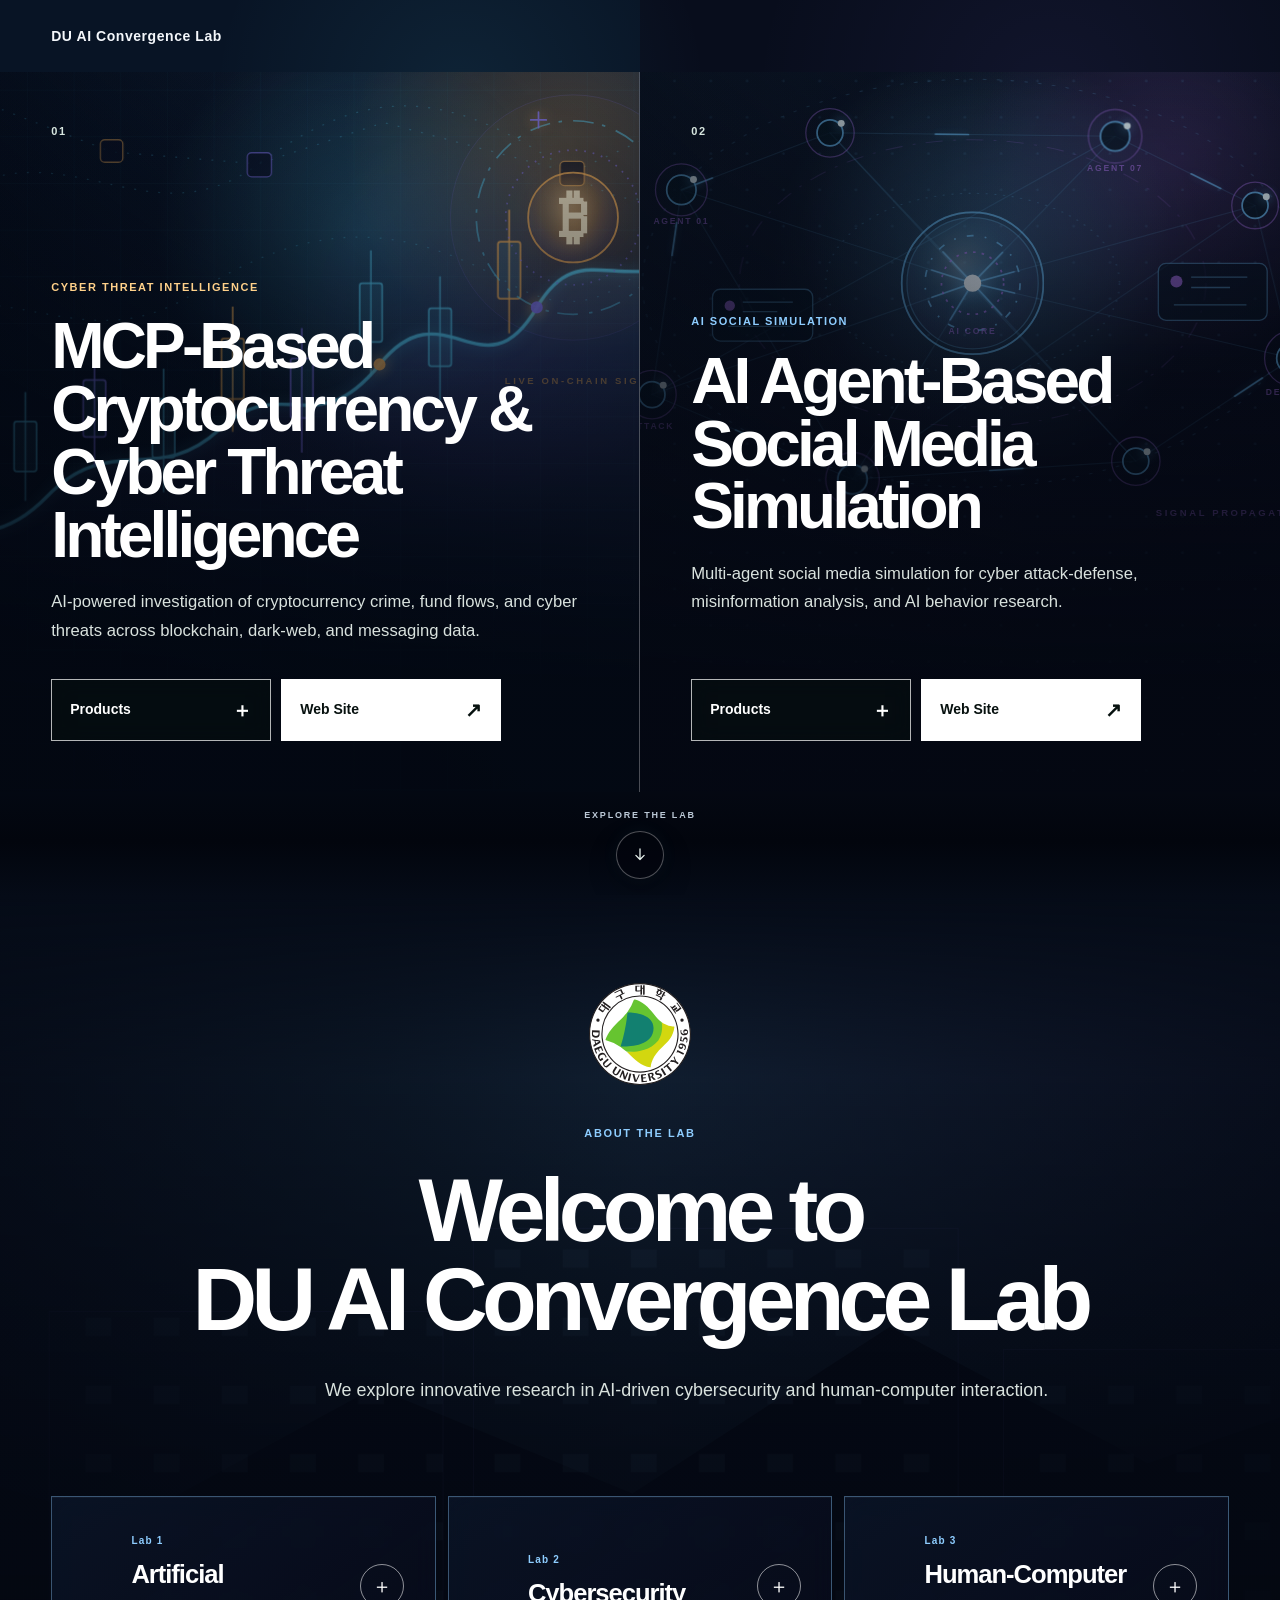
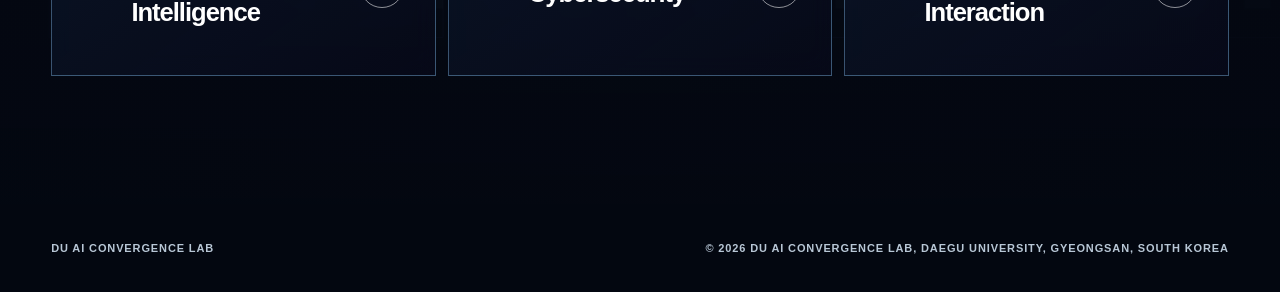
==== commit fc5e17b9: "상단 그리드 웹페이지 프로덕트 위치 변경" ====
--- a/index.html
+++ b/index.html
@@ -126,11 +126,6 @@
               cyber threats across blockchain, dark-web, and messaging data.
             </span>
             <span class="featured-card__actions">
-              <!-- 웹사이트 주소 -->
-              <a class="featured-card__action" href="https://racwoo.com/">
-                Web Site
-                <span aria-hidden="true">↗</span>
-              </a>
               <button
                 class="featured-card__action featured-card__action--product"
                 type="button"
@@ -139,6 +134,11 @@
                 Products
                 <span aria-hidden="true">＋</span>
               </button>
+              <!-- 웹사이트 주소 -->
+              <a class="featured-card__action" href="https://racwoo.com/">
+                Web Site
+                <span aria-hidden="true">↗</span>
+              </a>
             </span>
           </div>
         </article>
@@ -230,11 +230,6 @@
               misinformation analysis, and AI behavior research.
             </span>
             <span class="featured-card__actions">
-              <!-- 웹사이트 2 주소 -->
-              <a class="featured-card__action" href="https://numguri.com/">
-                Web Site
-                <span aria-hidden="true">↗</span>
-              </a>
               <button
                 class="featured-card__action featured-card__action--product"
                 type="button"
@@ -243,6 +238,11 @@
                 Products
                 <span aria-hidden="true">＋</span>
               </button>
+              <!-- 웹사이트 2 주소 -->
+              <a class="featured-card__action" href="https://numguri.com/">
+                Web Site
+                <span aria-hidden="true">↗</span>
+              </a>
             </span>
           </div>
         </article>
